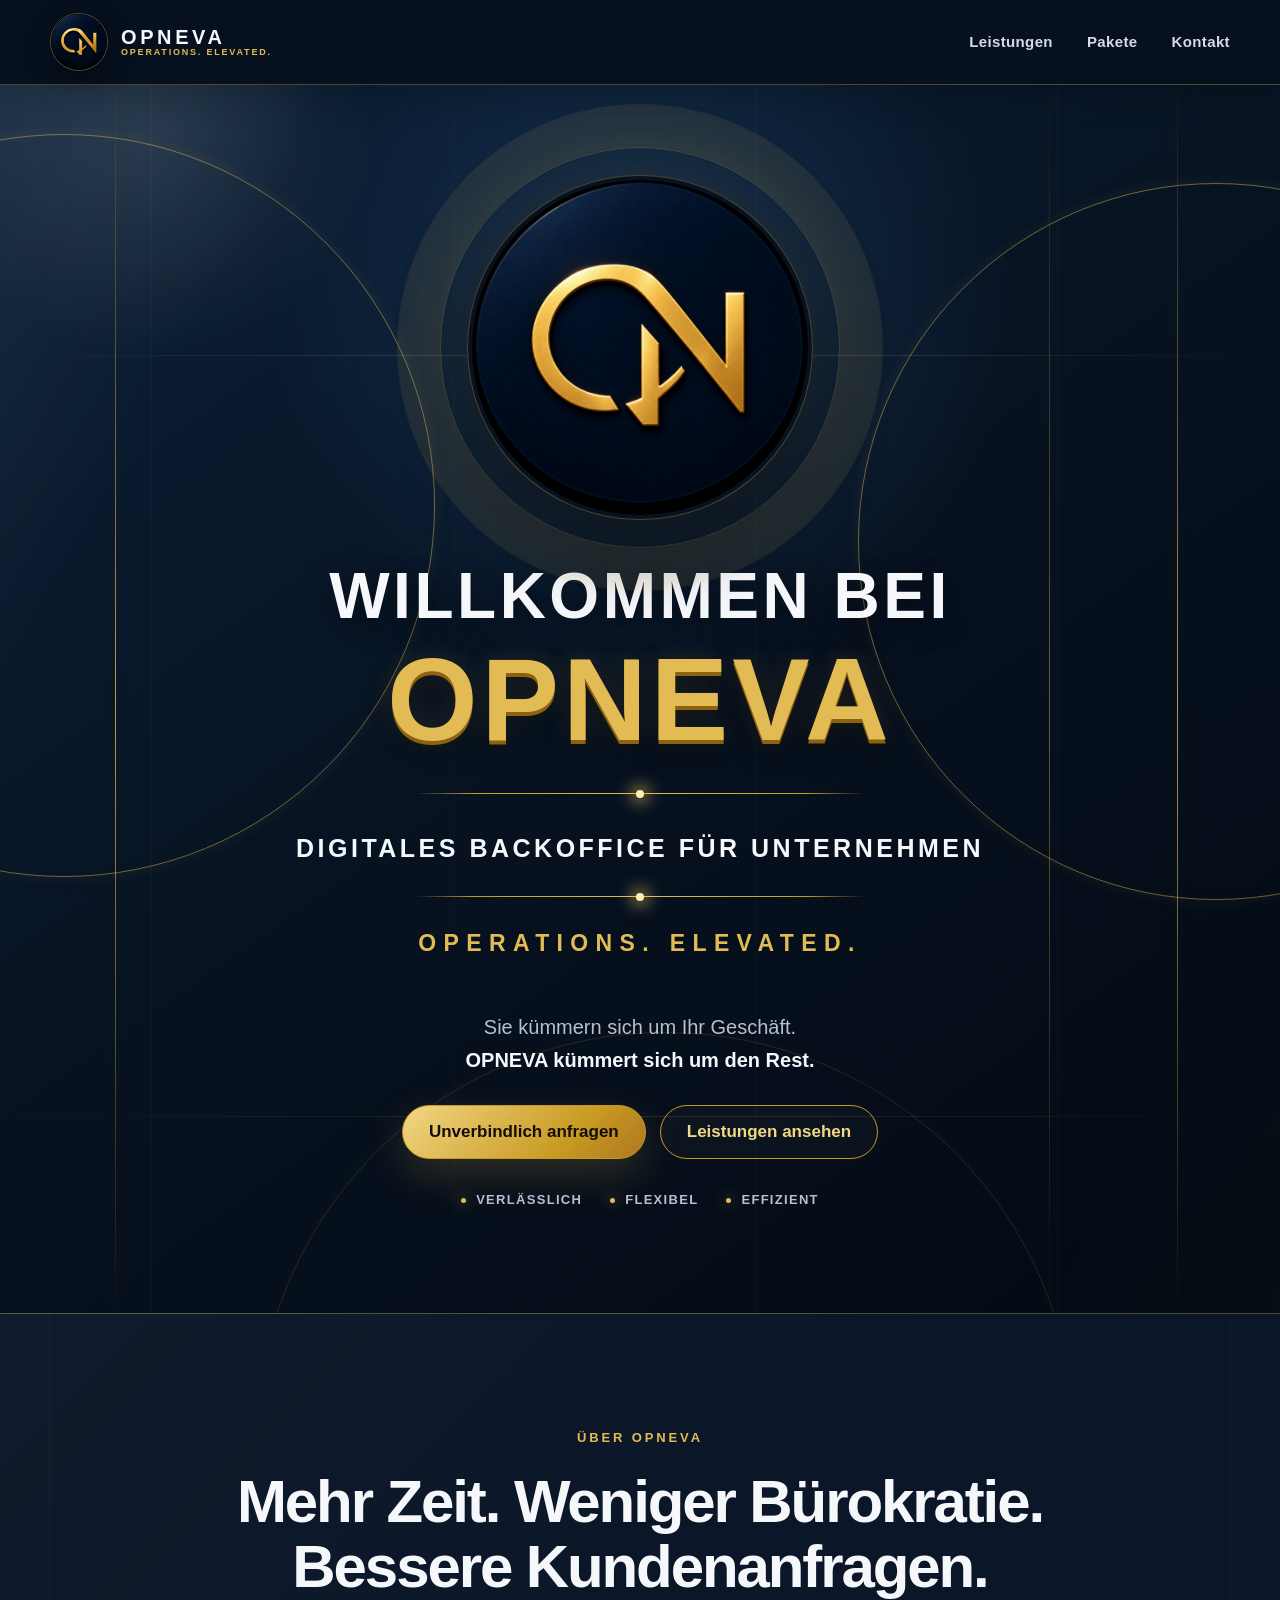
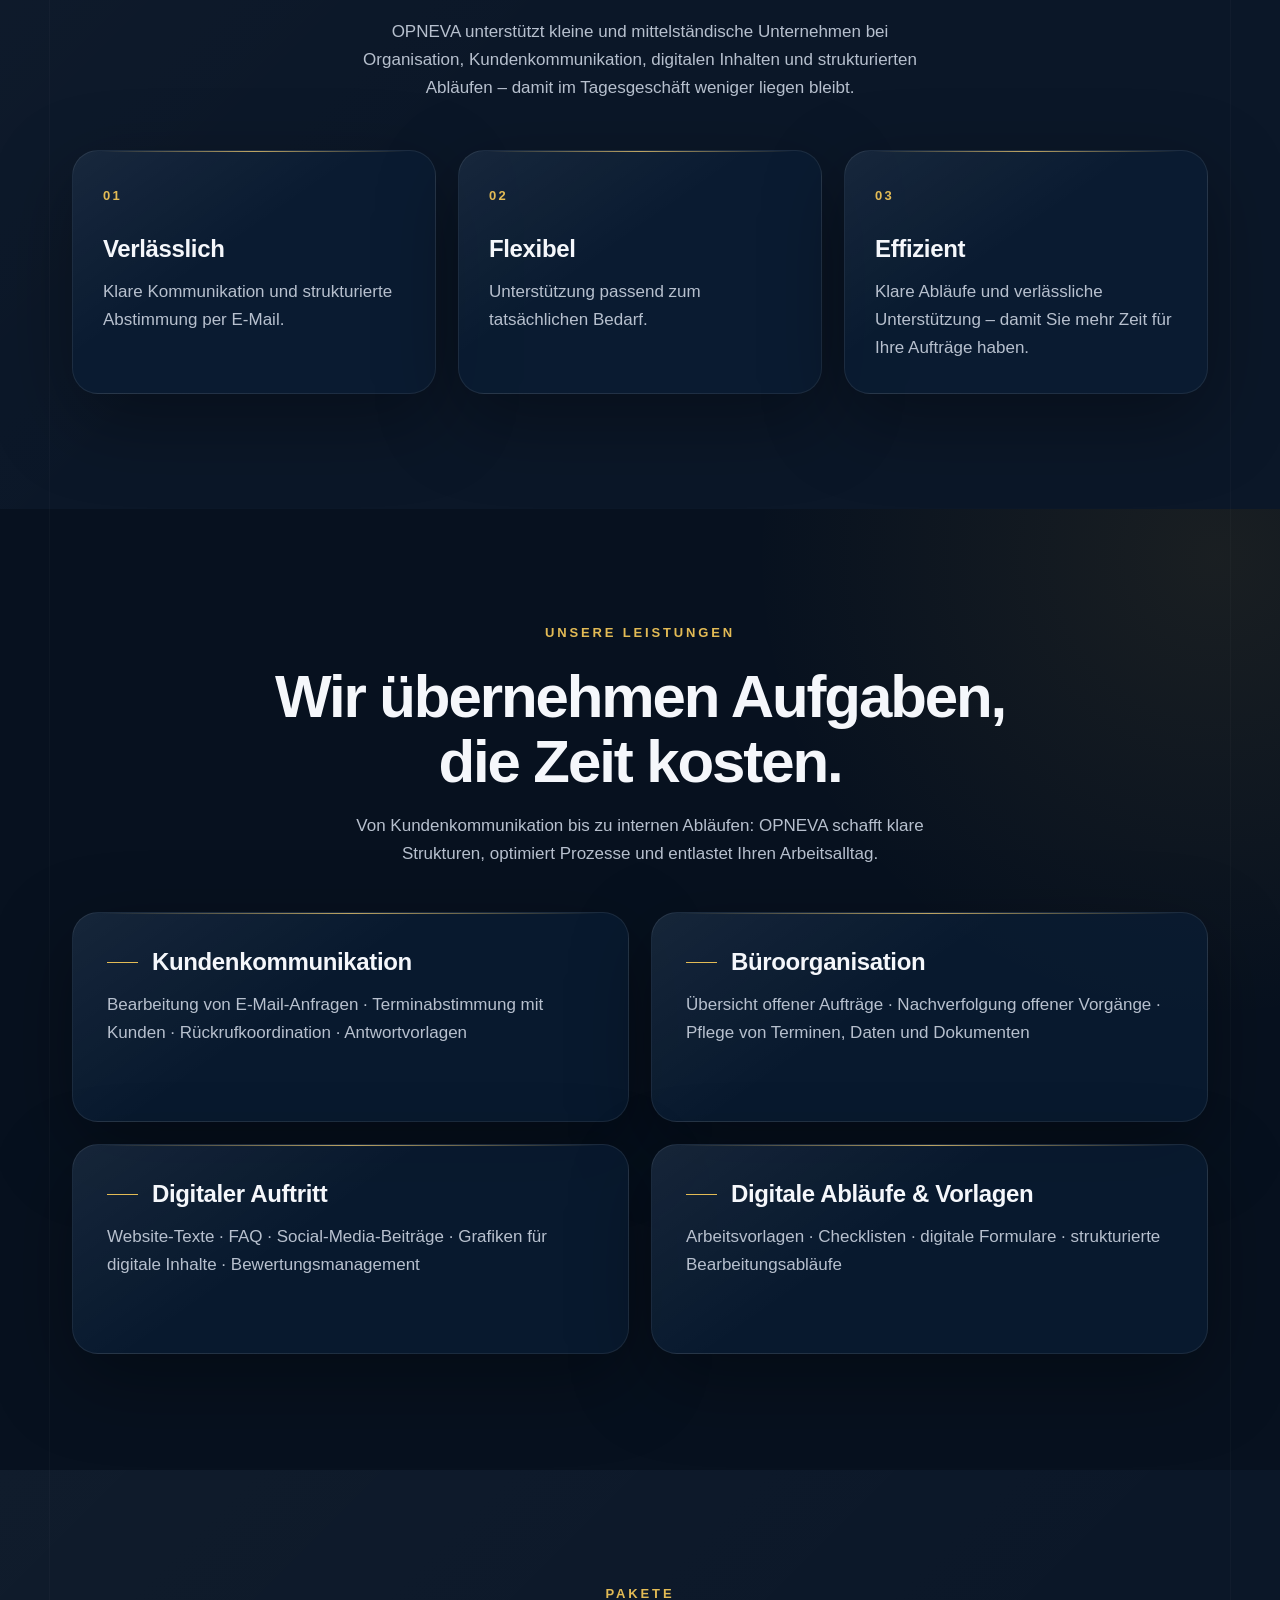
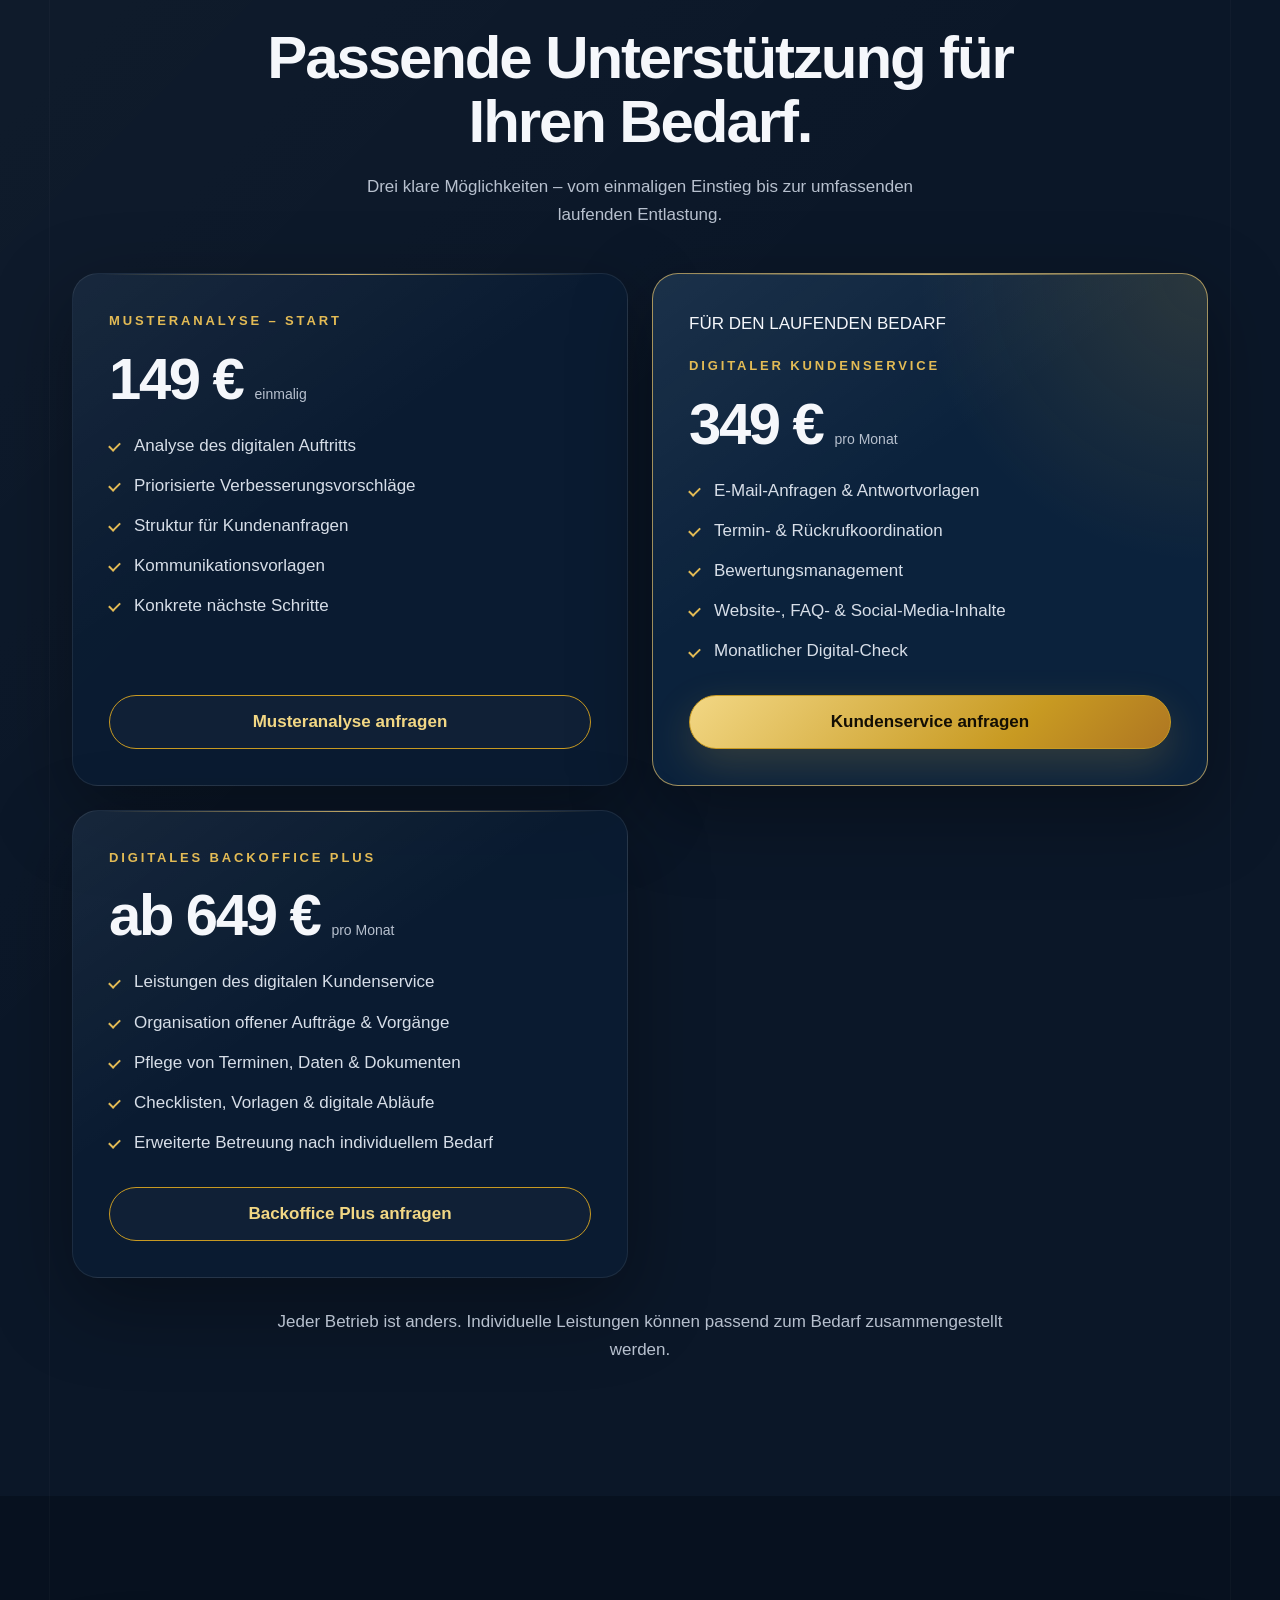
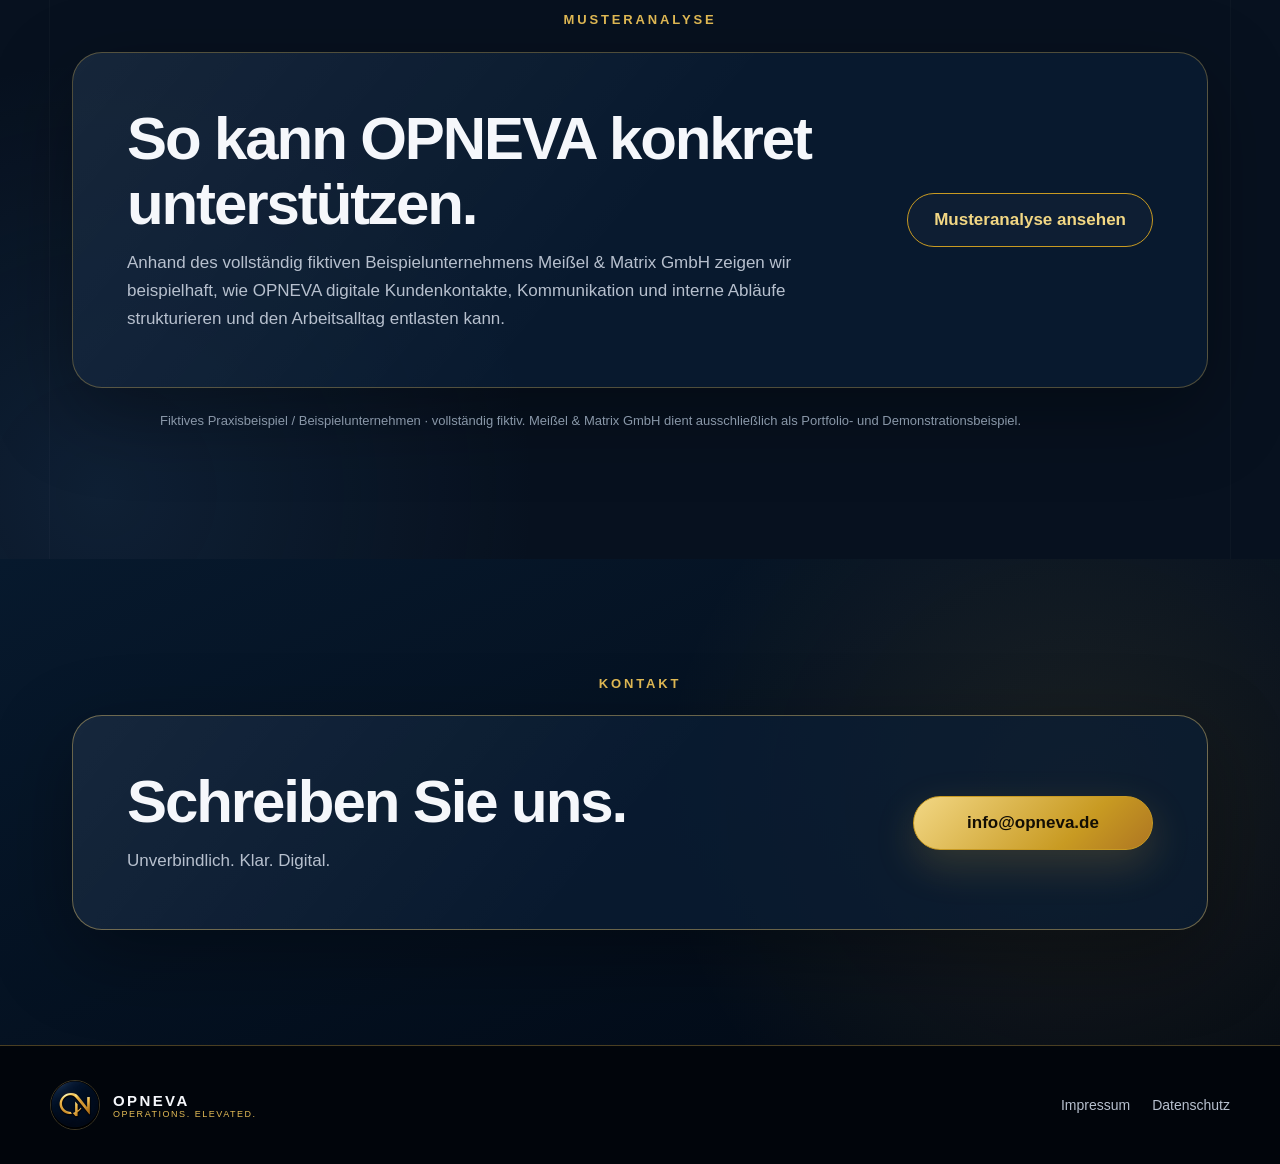
==== index.html @ 8a366f92 "Drei OPNEVA-Pakete ergänzen" ====
<!doctype html>
<html lang="de">
<head>
  <meta charset="utf-8">
  <meta name="viewport" content="width=device-width,initial-scale=1">
  <title>OPNEVA – Operations. Elevated.</title>
  <meta name="description" content="OPNEVA unterstützt kleine und mittelständische Unternehmen mit digitalem Backoffice, Organisation, Kundenkommunikation, Inhalten und strukturierten Abläufen.">
  <meta name="robots" content="index,follow,max-image-preview:large">
  <meta name="theme-color" content="#07111f">
  <link rel="canonical" href="https://opneva.de/">
  <meta property="og:type" content="website">
  <meta property="og:locale" content="de_DE">
  <meta property="og:title" content="OPNEVA – Operations. Elevated.">
  <meta property="og:description" content="Digitales Backoffice für Unternehmen: klare Kommunikation, strukturierte Abläufe und professionelle digitale Inhalte.">
  <meta property="og:url" content="https://opneva.de/">
  <meta property="og:image" content="https://opneva.de/Logo.png">
  <link rel="icon" href="favicon.svg">
  <link rel="stylesheet" href="style.css">
</head>

<body>
<header class="site-header">
  <div class="header-inner">
    <a class="brand" href="#top" aria-label="OPNEVA Startseite">
      <img src="Logo.png" alt="OPNEVA Logo">
      <span class="brand-copy">
        <strong>OPNEVA</strong>
        <small>OPERATIONS. ELEVATED.</small>
      </span>
    </a>

    <button class="menu-toggle" type="button" aria-expanded="false" aria-controls="main-nav" aria-label="Menü öffnen">
      <span></span><span></span><span></span>
    </button>

    <nav id="main-nav" class="main-nav" aria-label="Hauptnavigation">
      <a href="#leistungen">Leistungen</a>
      <a href="#pakete">Pakete</a>
      <a href="#kontakt">Kontakt</a>
    </nav>
  </div>
</header>

<main id="top">

  <section class="hero section-shell">
    <div class="hero-pattern" aria-hidden="true">
      <span class="geo-line line-v line-v-1"></span>
      <span class="geo-line line-v line-v-2"></span>
      <span class="geo-line line-v line-v-3"></span>
      <span class="geo-line line-h line-h-1"></span>
      <span class="geo-line line-h line-h-2"></span>
      <span class="geo-arc arc-1"></span>
      <span class="geo-arc arc-2"></span>
      <span class="geo-arc arc-3"></span>
    </div>

    <div class="hero-frame">
      <div class="hero-emblem">
        <span class="emblem-orbit" aria-hidden="true"></span>
        <div class="logo-stage">
          <img src="Logo.png" alt="Goldenes OPNEVA-Monogramm">
        </div>
      </div>

      <h1>
        <span>Willkommen bei</span>
        <strong>OPNEVA</strong>
      </h1>

      <div class="gold-divider" aria-hidden="true"><span></span></div>

      <p class="hero-role">Digitales Backoffice für Unternehmen</p>

      <div class="gold-divider compact-divider" aria-hidden="true"><span></span></div>

      <p class="hero-claim">Operations. Elevated.</p>

      <p class="hero-text">
        Sie kümmern sich um Ihr Geschäft.
        <strong>OPNEVA kümmert sich um den Rest.</strong>
      </p>

      <div class="hero-actions">
        <a class="btn btn-primary" href="#kontakt">Unverbindlich anfragen</a>
        <a class="btn btn-secondary" href="#leistungen">Leistungen ansehen</a>
      </div>

      <div class="trust-row" aria-label="Vorteile">
        <span>Verlässlich</span>
        <span>Flexibel</span>
        <span>Effizient</span>
      </div>
    </div>
  </section>


  <section class="section-shell section-light" id="ueber-uns">
    <p class="eyebrow">ÜBER OPNEVA</p>

    <div class="section-heading">
      <h2>Mehr Zeit. Weniger Bürokratie. Bessere Kundenanfragen.</h2>

      <p>
        OPNEVA unterstützt kleine und mittelständische Unternehmen bei Organisation,
        Kundenkommunikation, digitalen Inhalten und strukturierten Abläufen –
        damit im Tagesgeschäft weniger liegen bleibt.
      </p>
    </div>

    <div class="cards cards-3">

      <article class="card">
        <span class="card-no">01</span>
        <h3>Verlässlich</h3>
        <p>Klare Kommunikation und strukturierte Abstimmung per E-Mail.</p>
      </article>

      <article class="card">
        <span class="card-no">02</span>
        <h3>Flexibel</h3>
        <p>Unterstützung passend zum tatsächlichen Bedarf.</p>
      </article>

      <article class="card">
        <span class="card-no">03</span>
        <h3>Effizient</h3>
        <p>Klare Abläufe und verlässliche Unterstützung – damit Sie mehr Zeit für Ihre Aufträge haben.</p>
      </article>

    </div>
  </section>


  <section class="section-shell section-dark" id="leistungen">
    <p class="eyebrow">UNSERE LEISTUNGEN</p>

    <div class="section-heading compact">
      <h2>
        Wir übernehmen Aufgaben,<br>
        die Zeit kosten.
      </h2>

      <p>
        Von Kundenkommunikation bis zu internen Abläufen: OPNEVA schafft klare
        Strukturen, optimiert Prozesse und entlastet Ihren Arbeitsalltag.
      </p>
    </div>

    <div class="cards cards-2 service-grid">

      <article class="card service-card">
        <h3>Kundenkommunikation</h3>
        <p>
          Bearbeitung von E-Mail-Anfragen · Terminabstimmung mit Kunden ·
          Rückrufkoordination · Antwortvorlagen
        </p>
      </article>

      <article class="card service-card">
        <h3>Büroorganisation</h3>
        <p>
          Übersicht offener Aufträge · Nachverfolgung offener Vorgänge ·
          Pflege von Terminen, Daten und Dokumenten
        </p>
      </article>

      <article class="card service-card">
        <h3>Digitaler Auftritt</h3>
        <p>
          Website-Texte · FAQ · Social-Media-Beiträge · Grafiken für digitale Inhalte ·
          Bewertungsmanagement
        </p>
      </article>

      <article class="card service-card">
        <h3>Digitale Abläufe &amp; Vorlagen</h3>
        <p>
          Arbeitsvorlagen · Checklisten · digitale Formulare ·
          strukturierte Bearbeitungsabläufe
        </p>
      </article>

    </div>
  </section>


  <section class="section-shell section-light" id="pakete">
    <p class="eyebrow">PAKETE</p>

    <div class="section-heading compact">
      <h2>Passende Unterstützung für Ihren Bedarf.</h2>
      <p>Drei klare Möglichkeiten – vom einmaligen Einstieg bis zur umfassenden laufenden Entlastung.</p>
    </div>

    <div class="pricing-grid">
      <article class="price-card">
        <p class="price-label">MUSTERANALYSE – START</p>
        <div class="price">
          <strong>149 €</strong>
          <span>einmalig</span>
        </div>
        <ul>
          <li>Analyse des digitalen Auftritts</li>
          <li>Priorisierte Verbesserungsvorschläge</li>
          <li>Struktur für Kundenanfragen</li>
          <li>Kommunikationsvorlagen</li>
          <li>Konkrete nächste Schritte</li>
        </ul>
        <a class="btn btn-secondary full" href="#kontakt">
          Musteranalyse anfragen
        </a>
      </article>

      <article class="price-card featured">
        <p class="package-badge">FÜR DEN LAUFENDEN BEDARF</p>
        <p class="price-label">DIGITALER KUNDENSERVICE</p>
        <div class="price">
          <strong>349 €</strong>
          <span>pro Monat</span>
        </div>
        <ul>
          <li>E-Mail-Anfragen &amp; Antwortvorlagen</li>
          <li>Termin- &amp; Rückrufkoordination</li>
          <li>Bewertungsmanagement</li>
          <li>Website-, FAQ- &amp; Social-Media-Inhalte</li>
          <li>Monatlicher Digital-Check</li>
        </ul>
        <a class="btn btn-primary full" href="#kontakt">
          Kundenservice anfragen
        </a>
      </article>

      <article class="price-card">
        <p class="price-label">DIGITALES BACKOFFICE PLUS</p>
        <div class="price">
          <strong>ab 649 €</strong>
          <span>pro Monat</span>
        </div>
        <ul>
          <li>Leistungen des digitalen Kundenservice</li>
          <li>Organisation offener Aufträge &amp; Vorgänge</li>
          <li>Pflege von Terminen, Daten &amp; Dokumenten</li>
          <li>Checklisten, Vorlagen &amp; digitale Abläufe</li>
          <li>Erweiterte Betreuung nach individuellem Bedarf</li>
        </ul>
        <a class="btn btn-secondary full" href="#kontakt">
          Backoffice Plus anfragen
        </a>
      </article>
    </div>

    <p class="note">
      Jeder Betrieb ist anders. Individuelle Leistungen können passend zum Bedarf
      zusammengestellt werden.
    </p>
  </section>

  <section class="section-shell section-light sample-section">
    <p class="eyebrow">MUSTERANALYSE</p>

    <div class="sample-box">
      <div>
        <h2>So kann OPNEVA konkret unterstützen.</h2>

        <p>
          Anhand des vollständig fiktiven Beispielunternehmens
          Meißel &amp; Matrix GmbH zeigen wir beispielhaft, wie OPNEVA digitale
          Kundenkontakte, Kommunikation und interne Abläufe strukturieren und
          den Arbeitsalltag entlasten kann.
        </p>
      </div>

      <a
        class="btn btn-secondary"
        href="OPNEVA-Musteranalyse.pdf"
        target="_blank"
        rel="noopener"
      >
        Musteranalyse ansehen
      </a>
    </div>

    <p class="fine">
      Fiktives Praxisbeispiel / Beispielunternehmen · vollständig fiktiv.
      Meißel &amp; Matrix GmbH dient ausschließlich als Portfolio- und
      Demonstrationsbeispiel.
    </p>
  </section>


  <section class="section-shell contact-section" id="kontakt">
    <p class="eyebrow">KONTAKT</p>

    <div class="contact-box">
      <div>
        <h2>Schreiben Sie uns.</h2>
        <p>Unverbindlich. Klar. Digital.</p>
      </div>

      <a
        class="btn btn-primary"
        href="mailto:info@opneva.de?subject=Anfrage%20an%20OPNEVA"
      >
        info@opneva.de
      </a>
    </div>
  </section>

</main>


<footer class="site-footer">
  <div class="footer-brand">
    <img src="Logo.png" alt="">
    <div>
      <strong>OPNEVA</strong>
      <small>Operations. Elevated.</small>
    </div>
  </div>

  <div class="footer-links">
    <a href="impressum.html">Impressum</a>
    <a href="datenschutz.html">Datenschutz</a>
  </div>
</footer>

<script src="script.js"></script>
</body>
</html>
---- style.css ----
/* OPNEVA — premium navy & gold brand system */

:root {
  --navy-950: #030a13;
  --navy-900: #07111f;
  --navy-850: #0b1728;
  --navy-800: #10213a;
  --navy-700: #18304f;
  --gold-500: #c89a22;
  --gold-400: #e3bb55;
  --gold-300: #f2d784;
  --ivory: #f5f7fb;
  --text: #f5f7fb;
  --muted: #b7c0ce;
  --line: rgba(227, 187, 85, 0.32);
  --line-soft: rgba(255, 255, 255, 0.08);
  --surface: rgba(10, 30, 53, 0.72);
  --surface-strong: rgba(12, 36, 62, 0.94);
  --shadow: 0 26px 80px rgba(0, 0, 0, 0.34);
  --shadow-gold: 0 15px 42px rgba(213, 168, 63, 0.2);
  --radius: 26px;
  --content: 1180px;
}

* {
  box-sizing: border-box;
}

html {
  width: 100%;
  overflow-x: hidden;
  scroll-behavior: smooth;
  scroll-padding-top: 92px;
}

body {
  min-width: 0;
  min-height: 100vh;
  margin: 0;
  overflow-x: hidden;
  color: var(--text);
  background:
    radial-gradient(circle at 12% 8%, rgba(39, 82, 126, 0.2), transparent 30rem),
    var(--navy-900);
  font-family: "Poppins", "Montserrat", "Aptos", "Segoe UI", Arial, Helvetica, sans-serif;
  font-size: 17px;
  line-height: 1.65;
  text-rendering: optimizeLegibility;
}

::selection {
  color: var(--navy-950);
  background: var(--gold-400);
}

img {
  display: block;
  max-width: 100%;
  height: auto;
}

a {
  color: inherit;
  text-decoration: none;
}

button,
input,
textarea,
select {
  font: inherit;
}

a:focus-visible,
button:focus-visible {
  outline: 3px solid var(--gold-300);
  outline-offset: 4px;
}

/* Header */

.site-header {
  position: sticky;
  top: 0;
  z-index: 1000;
  width: 100%;
  border-bottom: 1px solid var(--line);
  background: rgba(7, 17, 31, 0.9);
  box-shadow: 0 10px 35px rgba(0, 0, 0, 0.18);
  backdrop-filter: blur(18px);
  -webkit-backdrop-filter: blur(18px);
}

.header-inner {
  display: flex;
  align-items: center;
  justify-content: space-between;
  width: min(var(--content), calc(100% - 48px));
  min-height: 84px;
  margin: 0 auto;
}

.brand {
  display: inline-flex;
  align-items: center;
  gap: 13px;
  min-width: 0;
}

.brand img {
  width: 58px;
  height: 58px;
  border: 1px solid rgba(239, 202, 112, 0.33);
  border-radius: 50%;
  object-fit: cover;
  box-shadow: 0 8px 26px rgba(0, 0, 0, 0.35);
}

.brand-copy {
  display: grid;
  gap: 1px;
  line-height: 1;
}

.brand-copy strong {
  color: var(--ivory);
  font-size: 20px;
  font-weight: 800;
  letter-spacing: 0.18em;
}

.brand-copy small {
  color: var(--gold-400);
  font-size: 9px;
  font-weight: 700;
  letter-spacing: 0.2em;
}

.main-nav {
  display: flex;
  align-items: center;
  gap: 34px;
}

.main-nav a {
  position: relative;
  padding: 9px 0;
  color: #d5dce5;
  font-size: 15px;
  font-weight: 650;
  letter-spacing: 0.025em;
  transition: color 180ms ease;
}

.main-nav a::after {
  position: absolute;
  right: 0;
  bottom: 2px;
  left: 0;
  height: 1px;
  content: "";
  background: linear-gradient(90deg, transparent, var(--gold-400), transparent);
  transform: scaleX(0);
  transition: transform 180ms ease;
}

.main-nav a:hover {
  color: var(--gold-300);
}

.main-nav a:hover::after {
  transform: scaleX(1);
}

.menu-toggle {
  display: none;
  width: 46px;
  height: 46px;
  padding: 11px;
  border: 1px solid var(--line);
  border-radius: 50%;
  background: rgba(255, 255, 255, 0.035);
  color: var(--text);
  cursor: pointer;
}

.menu-toggle span {
  display: block;
  width: 100%;
  height: 2px;
  margin: 4px 0;
  border-radius: 999px;
  background: currentColor;
  transition: transform 180ms ease, opacity 180ms ease;
}

.menu-toggle.is-open span:nth-child(1) {
  transform: translateY(6px) rotate(45deg);
}

.menu-toggle.is-open span:nth-child(2) {
  opacity: 0;
}

.menu-toggle.is-open span:nth-child(3) {
  transform: translateY(-6px) rotate(-45deg);
}

/* Global sections */

main {
  position: relative;
  isolation: isolate;
  width: 100%;
}

section {
  width: 100%;
}

.section-shell {
  position: relative;
  max-width: none;
  margin: 0;
  padding: clamp(78px, 9vw, 122px) clamp(24px, 6vw, 72px);
  overflow: hidden;
}

.section-shell > * {
  position: relative;
  z-index: 2;
  width: min(var(--content), 100%);
  margin-right: auto;
  margin-left: auto;
}

.section-light {
  background:
    linear-gradient(135deg, rgba(255, 255, 255, 0.018), transparent 44%),
    var(--navy-850);
}

.section-dark {
  background:
    radial-gradient(circle at 95% 5%, rgba(213, 168, 63, 0.09), transparent 29rem),
    var(--navy-900);
}

.section-light::before,
.section-dark::before {
  position: absolute;
  top: 0;
  bottom: 0;
  left: 50%;
  width: min(var(--content), calc(100% - 48px));
  content: "";
  border-right: 1px solid rgba(255, 255, 255, 0.022);
  border-left: 1px solid rgba(255, 255, 255, 0.022);
  transform: translateX(-50%);
  pointer-events: none;
}

.eyebrow {
  margin-top: 0;
  margin-bottom: 22px;
  color: var(--gold-400) !important;
  font-size: 13px;
  font-weight: 800;
  letter-spacing: 0.22em;
  line-height: 1.45;
  text-transform: uppercase;
  text-align: center;
}

.section-heading {
  display: block;
  max-width: 880px;
  margin-bottom: 48px;
  text-align: center;
}

.section-heading.compact {
  margin-bottom: 44px;
}

.section-heading p {
  max-width: 600px;
  margin: 0 auto;
  color: var(--muted);
}

h1,
h2,
h3,
h4 {
  margin-top: 0;
  color: var(--ivory);
  overflow-wrap: normal;
  word-break: normal;
}

h2 {
  margin-bottom: 18px;
  font-size: clamp(36px, 4.7vw, 60px);
  line-height: 1.08;
  letter-spacing: -0.035em;
}

h3 {
  margin-bottom: 14px;
  font-size: 24px;
  line-height: 1.25;
  letter-spacing: -0.015em;
}

p {
  margin-top: 0;
}

/* Hero */

.hero {
  display: grid;
  min-height: calc(100svh - 84px);
  place-items: center;
  padding-top: clamp(56px, 7vw, 92px);
  padding-bottom: clamp(64px, 8vw, 104px);
  background:
    radial-gradient(circle at 50% 18%, rgba(36, 74, 114, 0.5), transparent 23rem),
    radial-gradient(circle at 12% 4%, rgba(255, 255, 255, 0.1), transparent 14rem),
    linear-gradient(145deg, #0b2038 0%, #07111f 54%, #020a13 100%);
  border-bottom: 1px solid var(--line);
}

.hero::before {
  position: absolute;
  inset: 0;
  content: "";
  background:
    linear-gradient(118deg, rgba(255,255,255,.07), transparent 18% 84%, rgba(227,187,85,.025)),
    repeating-linear-gradient(90deg, transparent 0 11.8%, rgba(255,255,255,.026) 11.8% calc(11.8% + 1px), transparent calc(11.8% + 1px) 23.6%);
  opacity: .9;
  pointer-events: none;
}

.hero-pattern {
  position: absolute !important;
  inset: 0;
  z-index: 1 !important;
  width: 100% !important;
  max-width: none !important;
  overflow: hidden;
  pointer-events: none;
}

.geo-line {
  position: absolute;
  display: block;
  background: linear-gradient(180deg, transparent, rgba(227, 187, 85, .8), transparent);
  box-shadow: 0 0 16px rgba(227, 187, 85, .2);
}

.line-v {
  top: 0;
  bottom: 0;
  width: 1px;
}

.line-v-1 { left: 9%; }
.line-v-2 { right: 18%; opacity: .55; }
.line-v-3 { right: 8%; }

.line-h {
  right: 0;
  left: 0;
  height: 1px;
  background: linear-gradient(90deg, transparent, rgba(227, 187, 85, .58), transparent);
}

.line-h-1 { top: 22%; opacity: .45; }
.line-h-2 { bottom: 16%; opacity: .28; }

.geo-arc {
  position: absolute;
  display: block;
  border: 1px solid rgba(227, 187, 85, .48);
  border-radius: 50%;
  box-shadow: inset 0 0 18px rgba(227, 187, 85, .02), 0 0 16px rgba(227, 187, 85, .08);
}

.arc-1 {
  top: 4%;
  left: -24vw;
  width: 58vw;
  height: 58vw;
}

.arc-2 {
  top: 8%;
  right: -23vw;
  width: 56vw;
  height: 56vw;
}

.arc-3 {
  right: 16%;
  bottom: -42vw;
  width: 64vw;
  height: 64vw;
  opacity: .3;
}

.hero-frame {
  position: relative;
  z-index: 2;
  display: grid;
  justify-items: center;
  width: min(820px, 100%);
  margin: 0 auto;
  text-align: center;
}

.hero-emblem {
  position: relative;
  display: grid;
  width: clamp(228px, 27vw, 352px);
  margin-bottom: clamp(25px, 4vw, 42px);
  place-items: center;
  aspect-ratio: 1;
}

.emblem-orbit {
  position: absolute;
  inset: -8%;
  border: 1px solid rgba(227, 187, 85, .25);
  border-radius: 50%;
  box-shadow:
    0 0 0 42px rgba(255,255,255,.012),
    0 0 0 43px rgba(227, 187, 85, .08),
    0 0 60px rgba(227, 187, 85, .09);
}

.logo-stage {
  position: relative;
  z-index: 1;
  width: 100%;
  height: 100%;
  padding: 4px;
  overflow: hidden;
  border: 1px solid rgba(227, 187, 85, .3);
  border-radius: 50%;
  background: var(--navy-900);
  box-shadow:
    0 28px 70px rgba(0, 0, 0, .5),
    0 0 55px rgba(227, 187, 85, .12);
}

.logo-stage img {
  width: 100%;
  height: 100%;
  border-radius: 50%;
  object-fit: cover;
}

.hero h1 {
  max-width: 800px;
  margin: 0;
  text-align: center;
  text-transform: uppercase;
}

.hero h1 span {
  display: block;
  color: var(--ivory);
  font-size: clamp(32px, 5vw, 64px);
  font-weight: 700;
  letter-spacing: .055em;
  line-height: 1.08;
  text-shadow: 0 8px 28px rgba(0,0,0,.45);
}

.hero h1 strong {
  display: block;
  margin-top: .12em;
  color: var(--gold-400);
  font-size: clamp(58px, 9.4vw, 116px);
  font-weight: 800;
  letter-spacing: .035em;
  line-height: .95;
  text-shadow:
    0 4px 0 #8c6110,
    0 11px 24px rgba(0,0,0,.5),
    0 0 26px rgba(227,187,85,.16);
}

.gold-divider {
  position: relative;
  width: min(450px, 72%);
  height: 1px;
  margin: clamp(24px, 3.4vw, 38px) auto;
  background: linear-gradient(90deg, transparent, var(--gold-500) 13%, var(--gold-400) 50%, var(--gold-500) 87%, transparent);
}

.gold-divider span {
  position: absolute;
  top: 50%;
  left: 50%;
  width: 8px;
  height: 8px;
  border-radius: 50%;
  background: #fff0b8;
  box-shadow: 0 0 16px 5px rgba(227,187,85,.65);
  transform: translate(-50%, -50%);
}

.compact-divider {
  margin-top: clamp(20px, 2.8vw, 30px);
  margin-bottom: clamp(20px, 2.8vw, 30px);
}

.hero-role {
  margin: 0;
  color: var(--ivory);
  font-size: clamp(15px, 2.1vw, 25px);
  font-weight: 600;
  letter-spacing: .14em;
  line-height: 1.35;
  text-transform: uppercase;
}

.hero-claim {
  margin: 0;
  color: var(--gold-400);
  font-size: clamp(15px, 2vw, 23px);
  font-weight: 650;
  letter-spacing: .32em;
  line-height: 1.4;
  text-transform: uppercase;
}

.hero-text {
  max-width: 620px;
  margin: clamp(34px, 5vw, 52px) auto 28px;
  color: var(--muted);
  font-size: clamp(16px, 1.8vw, 20px);
}

.hero-text strong {
  display: block;
  color: var(--ivory);
}

.hero-actions {
  display: flex;
  flex-wrap: wrap;
  justify-content: center;
  gap: 14px;
  margin-bottom: 30px;
}

.trust-row {
  display: flex;
  flex-wrap: wrap;
  justify-content: center;
  gap: 10px 28px;
  color: var(--muted);
  font-size: 13px;
  font-weight: 650;
  letter-spacing: .1em;
  text-transform: uppercase;
}

.trust-row span {
  display: inline-flex;
  align-items: center;
  gap: 10px;
}

.trust-row span::before {
  width: 5px;
  height: 5px;
  content: "";
  border-radius: 50%;
  background: var(--gold-400);
  box-shadow: 0 0 13px rgba(227, 187, 85, .8);
}

/* Buttons */

.btn,
.button,
.cta-button {
  display: inline-flex;
  align-items: center;
  justify-content: center;
  min-height: 54px;
  padding: 14px 26px;
  border: 1px solid var(--gold-500);
  border-radius: 999px;
  font-weight: 800;
  line-height: 1.2;
  text-align: center;
  transition:
    transform 180ms ease,
    border-color 180ms ease,
    background 180ms ease,
    box-shadow 180ms ease;
}

.btn:hover,
.button:hover,
.cta-button:hover {
  transform: translateY(-2px);
}

.btn-primary {
  color: #130e04;
  background: linear-gradient(135deg, var(--gold-300), var(--gold-500) 68%, #ae7622);
  box-shadow: var(--shadow-gold);
}

.btn-primary:hover {
  background: linear-gradient(135deg, #fff0bd, var(--gold-400) 68%, #c78e2f);
  box-shadow: 0 18px 48px rgba(213, 168, 63, 0.28);
}

.btn-secondary,
.button-secondary {
  color: var(--gold-300);
  background: rgba(255, 255, 255, 0.025);
}

.btn-secondary:hover,
.button-secondary:hover {
  border-color: var(--gold-300);
  background: rgba(213, 168, 63, 0.09);
}

.full {
  width: 100%;
}

/* Cards */

.cards {
  display: grid;
  gap: 22px;
}

.cards-3 {
  grid-template-columns: repeat(3, minmax(0, 1fr));
}

.cards-2 {
  grid-template-columns: repeat(2, minmax(0, 1fr));
}

.card,
.price-card {
  position: relative;
  min-width: 0;
  overflow: hidden;
  border: 1px solid var(--line-soft);
  border-radius: var(--radius);
  background:
    linear-gradient(145deg, rgba(255, 255, 255, 0.055), transparent 42%),
    var(--surface);
  box-shadow: var(--shadow);
}

.card::before,
.price-card::before {
  position: absolute;
  top: 0;
  right: 28px;
  left: 28px;
  height: 1px;
  content: "";
  background: linear-gradient(90deg, transparent, rgba(239, 202, 112, 0.78), transparent);
}

.card {
  padding: 30px;
}

.card-no {
  display: inline-block;
  margin-bottom: 28px;
  color: var(--gold-400);
  font-size: 13px;
  font-weight: 800;
  letter-spacing: 0.18em;
}

.card p,
.service-card p {
  margin-bottom: 0;
  color: var(--muted);
}

.legal-card h2 {
  margin-top: 30px;
  margin-bottom: 12px;
  color: var(--gold-300);
  font-size: clamp(21px, 3vw, 27px);
  letter-spacing: -0.01em;
  line-height: 1.25;
}

.legal-card h2:first-child {
  margin-top: 0;
}

.legal-card p {
  margin-bottom: 24px;
}

.legal-card a:not(.btn) {
  color: var(--gold-300);
  text-decoration: underline;
  text-decoration-color: rgba(242, 215, 132, 0.5);
  text-underline-offset: 0.2em;
}

.service-card {
  min-height: 210px;
  padding: 34px;
}

.service-card h3 {
  display: flex;
  align-items: center;
  gap: 14px;
}

.service-card h3::before {
  width: 31px;
  height: 1px;
  content: "";
  background: var(--gold-400);
}

/* Pricing */

.pricing-grid {
  display: grid;
  grid-template-columns: repeat(2, minmax(0, 1fr));
  gap: 24px;
}

.price-card {
  display: flex;
  flex-direction: column;
  padding: 36px;
}

.price-card.featured {
  border-color: rgba(239, 202, 112, 0.64);
  background:
    radial-gradient(circle at 100% 0, rgba(213, 168, 63, 0.16), transparent 18rem),
    linear-gradient(145deg, rgba(255, 255, 255, 0.065), transparent 42%),
    var(--surface-strong);
}

.price-label {
  margin-bottom: 18px;
  color: var(--gold-400) !important;
  font-size: 13px;
  font-weight: 850;
  letter-spacing: 0.22em;
}

.price {
  display: flex;
  align-items: baseline;
  gap: 12px;
  margin-bottom: 24px;
}

.price strong {
  color: var(--ivory);
  font-size: clamp(40px, 5vw, 58px);
  line-height: 1;
  letter-spacing: -0.04em;
}

.price span {
  color: var(--muted);
  font-size: 14px;
}

.price-card ul {
  display: grid;
  gap: 12px;
  margin: 0 0 30px;
  padding: 0;
  list-style: none;
}

.price-card li {
  position: relative;
  padding-left: 25px;
  color: #d7dee8;
}

.price-card li::before {
  position: absolute;
  top: 0.62em;
  left: 0;
  width: 9px;
  height: 5px;
  content: "";
  border-bottom: 2px solid var(--gold-400);
  border-left: 2px solid var(--gold-400);
  transform: rotate(-45deg);
}

.price-card .btn {
  margin-top: auto;
}

.note {
  max-width: 760px !important;
  margin-top: 30px !important;
  color: var(--muted) !important;
  text-align: center;
}

/* Sample and contact */

.sample-section {
  background:
    radial-gradient(circle at 8% 90%, rgba(45, 91, 139, 0.2), transparent 27rem),
    var(--navy-900);
}

.sample-box,
.contact-box {
  display: grid;
  grid-template-columns: minmax(0, 1fr) auto;
  align-items: center;
  gap: 42px;
  padding: clamp(30px, 5vw, 54px);
  border: 1px solid var(--line);
  border-radius: calc(var(--radius) + 4px);
  background:
    linear-gradient(130deg, rgba(255, 255, 255, 0.055), transparent 50%),
    var(--surface);
  box-shadow: var(--shadow);
}

.sample-box h2,
.contact-box h2 {
  margin-bottom: 12px;
}

.sample-box p,
.contact-box p {
  max-width: 760px;
  margin-bottom: 0;
  color: var(--muted);
}

.fine {
  max-width: 960px !important;
  margin-top: 22px !important;
  color: #8997a8 !important;
  font-size: 13px;
}

.contact-section {
  background:
    radial-gradient(circle at 84% 50%, rgba(213, 168, 63, 0.11), transparent 26rem),
    linear-gradient(155deg, #07192d, #020914);
}

.contact-box {
  border-color: rgba(239, 202, 112, 0.42);
}

.contact-box .btn {
  min-width: 240px;
}

/* Footer */

.site-footer {
  display: flex;
  align-items: center;
  justify-content: space-between;
  gap: 28px;
  width: 100%;
  padding: 34px max(24px, calc((100vw - var(--content)) / 2));
  border-top: 1px solid var(--line);
  color: var(--muted);
  background: #01050b;
}

.footer-brand {
  display: flex;
  align-items: center;
  gap: 13px;
}

.footer-brand img {
  width: 50px;
  height: 50px;
  border: 1px solid rgba(239, 202, 112, 0.25);
  border-radius: 50%;
  object-fit: cover;
}

.footer-brand div {
  display: grid;
  line-height: 1.15;
}

.footer-brand strong {
  color: var(--ivory);
  font-size: 15px;
  letter-spacing: 0.16em;
}

.footer-brand small {
  color: var(--gold-400);
  font-size: 9px;
  letter-spacing: 0.17em;
  text-transform: uppercase;
}

.footer-links {
  display: flex;
  gap: 22px;
  font-size: 14px;
}

.footer-links a:hover {
  color: var(--gold-300);
}

/* Legal pages and forms */

form {
  width: 100%;
  max-width: 760px;
}

input,
textarea,
select {
  width: 100%;
  padding: 14px 16px;
  border: 1px solid var(--line-soft);
  border-radius: 12px;
  color: var(--text);
  background: rgba(255, 255, 255, 0.05);
}

textarea {
  min-height: 150px;
  resize: vertical;
}

.section-shell > h1 {
  margin-bottom: 28px;
  font-size: clamp(45px, 6vw, 76px);
  line-height: 1;
  letter-spacing: -0.04em;
}

/* Tablet */

@media (max-width: 980px) {
  .hero {
    min-height: auto;
  }

  .section-heading {
    max-width: 800px;
  }

  .cards-3 {
    grid-template-columns: repeat(2, minmax(0, 1fr));
  }
}

/* Mobile navigation and layout */

@media (max-width: 760px) {
  html {
    scroll-padding-top: 76px;
  }

  body {
    font-size: 16px;
  }

  .header-inner {
    position: relative;
    width: calc(100% - 32px);
    min-height: 74px;
  }

  .brand {
    gap: 10px;
  }

  .brand img {
    width: 48px;
    height: 48px;
  }

  .brand-copy strong {
    font-size: 16px;
  }

  .brand-copy small {
    font-size: 7px;
  }

  .menu-toggle {
    display: block;
  }

  .main-nav {
    position: absolute;
    top: calc(100% + 1px);
    right: 0;
    left: 0;
    display: grid;
    gap: 0;
    padding: 10px;
    border: 1px solid var(--line);
    border-radius: 0 0 20px 20px;
    background: rgba(3, 12, 24, 0.98);
    box-shadow: var(--shadow);
    opacity: 0;
    visibility: hidden;
    transform: translateY(-10px);
    transition:
      opacity 180ms ease,
      visibility 180ms ease,
      transform 180ms ease;
  }

  .main-nav.is-open {
    opacity: 1;
    visibility: visible;
    transform: translateY(0);
  }

  .main-nav a {
    padding: 14px 16px;
    border-radius: 12px;
  }

  .main-nav a:hover {
    background: rgba(213, 168, 63, 0.08);
  }

  .section-shell {
    padding: 68px 20px;
  }

  .hero {
    padding-top: 58px;
    padding-bottom: 68px;
  }

  .hero-emblem {
    width: min(64vw, 250px);
    margin-bottom: 31px;
  }

  .emblem-orbit {
    inset: -5%;
    box-shadow:
      0 0 0 26px rgba(255,255,255,.012),
      0 0 0 27px rgba(227,187,85,.08),
      0 0 45px rgba(227,187,85,.08);
  }

  .hero h1 span {
    font-size: clamp(29px, 9vw, 43px);
    letter-spacing: .035em;
  }

  .hero h1 strong {
    font-size: clamp(58px, 17vw, 82px);
  }

  .hero-role {
    max-width: 520px;
    font-size: clamp(14px, 4vw, 18px);
    letter-spacing: .095em;
  }

  .hero-claim {
    font-size: clamp(13px, 3.8vw, 17px);
    letter-spacing: .22em;
  }

  .gold-divider {
    width: min(390px, 84%);
  }

  .hero-actions {
    display: grid;
    width: min(430px, 100%);
    gap: 12px;
  }

  .hero-actions .btn {
    width: 100%;
  }

  .trust-row {
    justify-items: center;
    gap: 10px 18px;
  }

  .logo-stage {
    width: 100%;
  }

  h2 {
    font-size: clamp(34px, 10vw, 46px);
  }

  .cards-3,
  .cards-2,
  .pricing-grid {
    grid-template-columns: 1fr;
  }

  .service-card {
    min-height: 0;
  }

  .sample-box,
  .contact-box {
    grid-template-columns: 1fr;
    gap: 26px;
    padding: 28px 22px;
  }

  .sample-box .btn,
  .contact-box .btn {
    width: 100%;
    min-width: 0;
  }

  .site-footer {
    flex-direction: column;
    padding: 32px 20px;
    text-align: center;
  }
}

@media (max-width: 420px) {
  .brand-copy small {
    display: none;
  }

  .section-shell {
    padding-right: 17px;
    padding-left: 17px;
  }

  .eyebrow {
    font-size: 11px;
    letter-spacing: 0.17em;
  }

  .hero-emblem {
    width: min(65vw, 218px);
  }

  .hero h1 span {
    font-size: 27px;
  }

  .hero h1 strong {
    font-size: 56px;
  }

  .hero-role {
    font-size: 13px;
    letter-spacing: .07em;
  }

  .hero-claim {
    font-size: 12px;
    letter-spacing: .17em;
  }

  .trust-row {
    display: grid;
  }

  .card,
  .price-card {
    padding: 25px 22px;
  }

  .price {
    align-items: flex-end;
  }

  .price strong {
    font-size: 43px;
  }
}

@media (prefers-reduced-motion: reduce) {
  html {
    scroll-behavior: auto;
  }

  *,
  *::before,
  *::after {
    transition-duration: 0.01ms !important;
    animation-duration: 0.01ms !important;
    animation-iteration-count: 1 !important;
  }
}
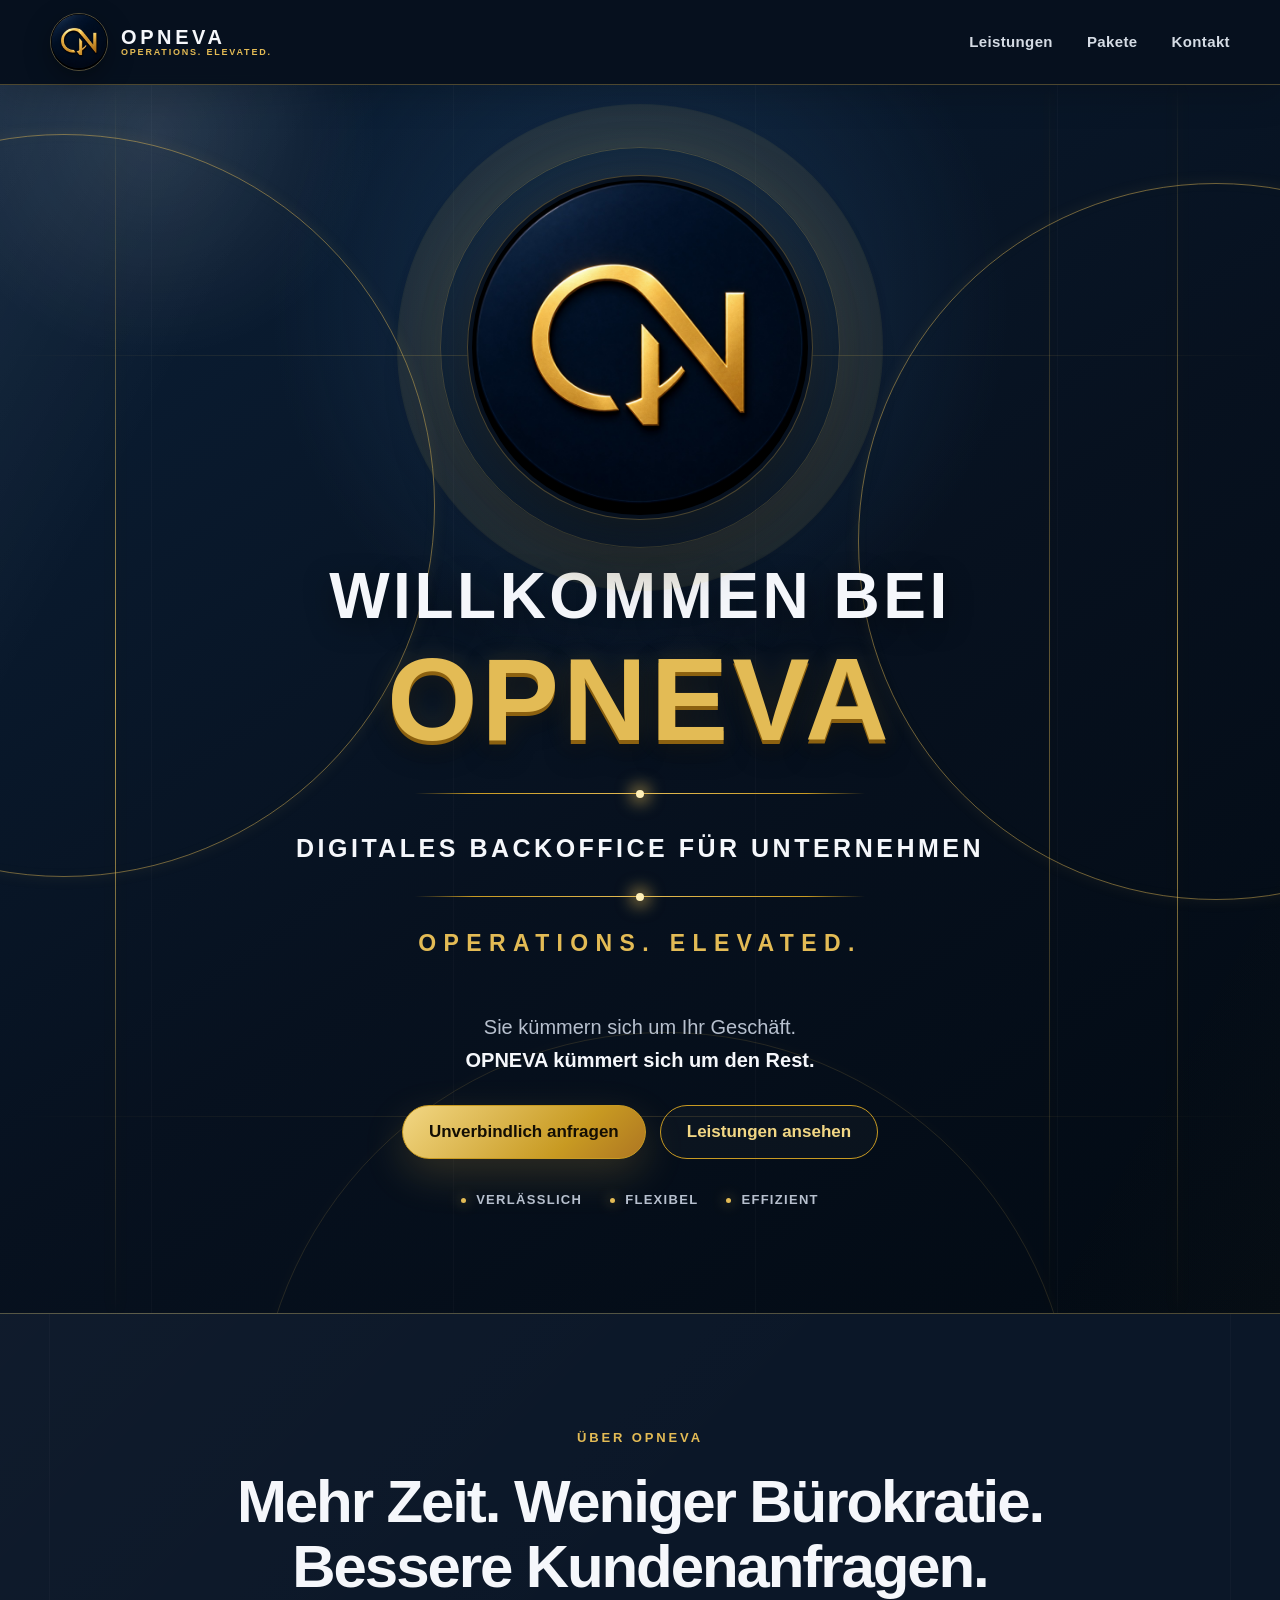
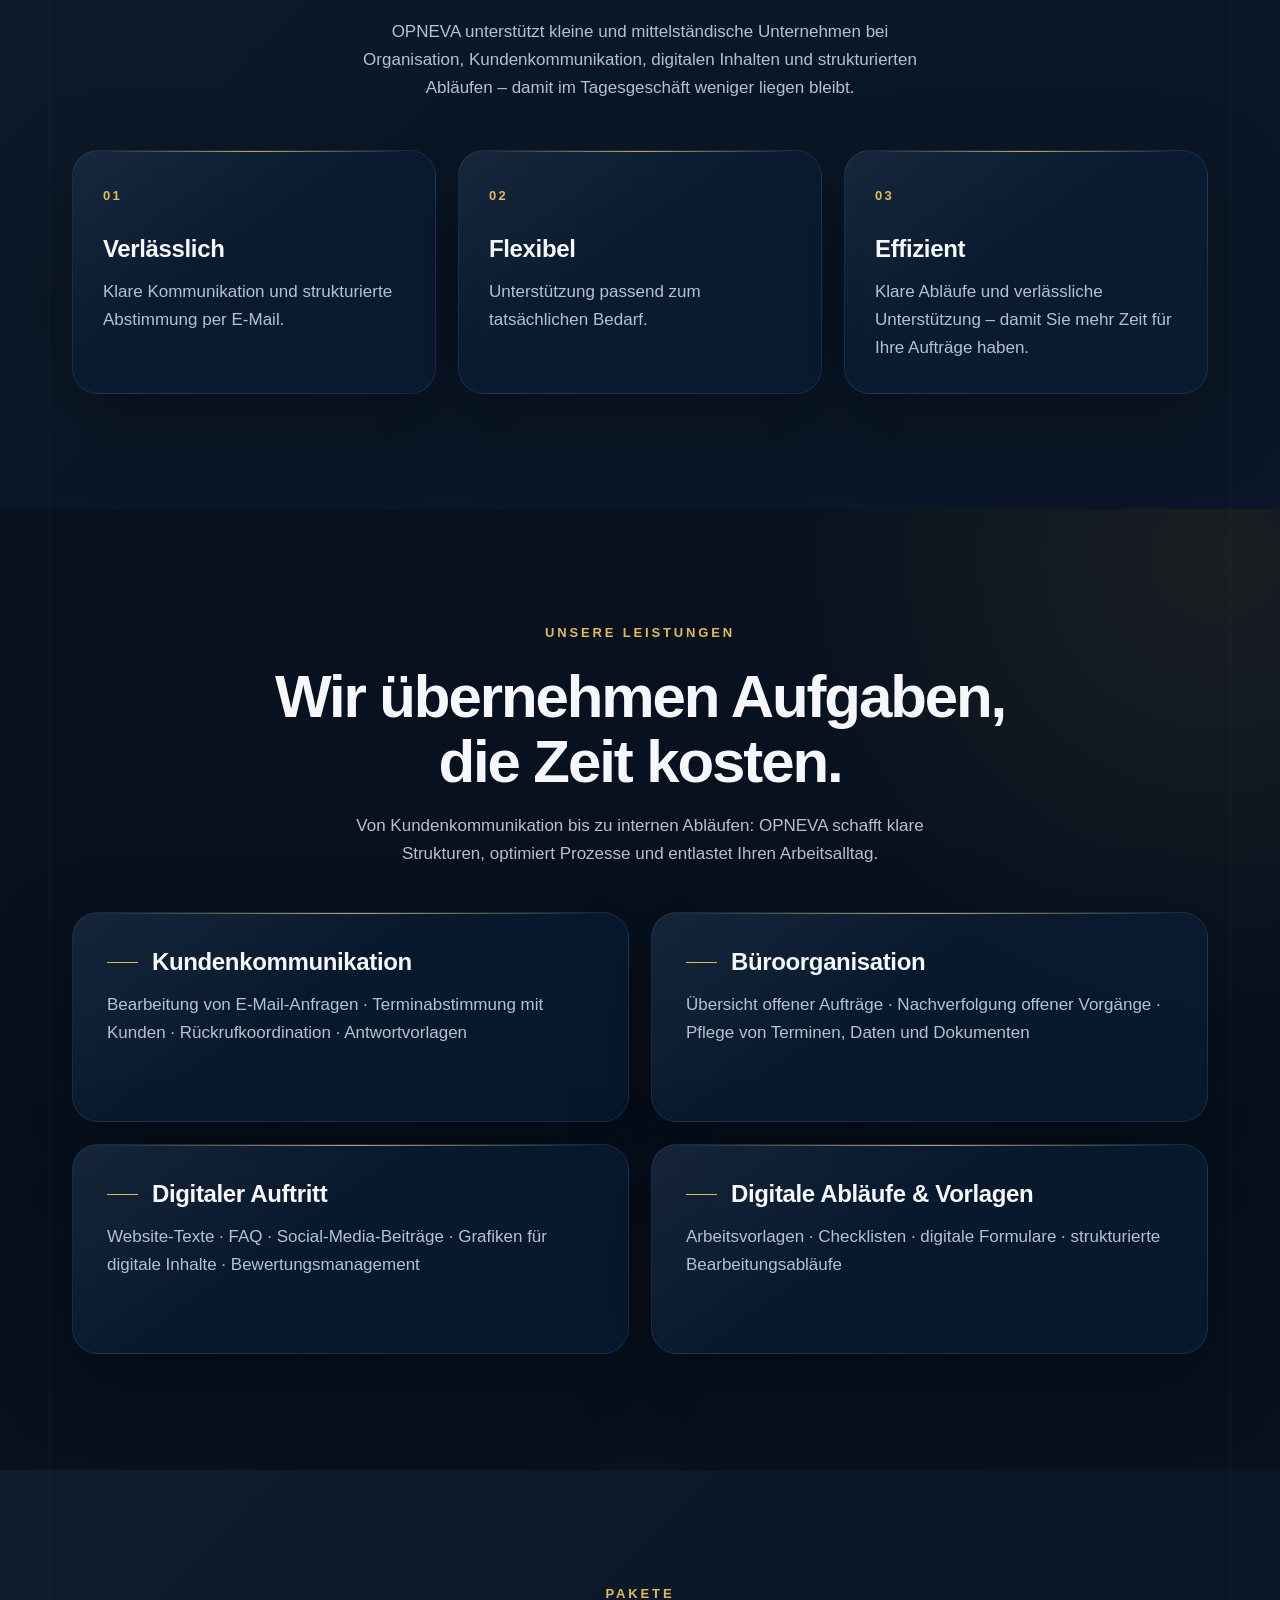
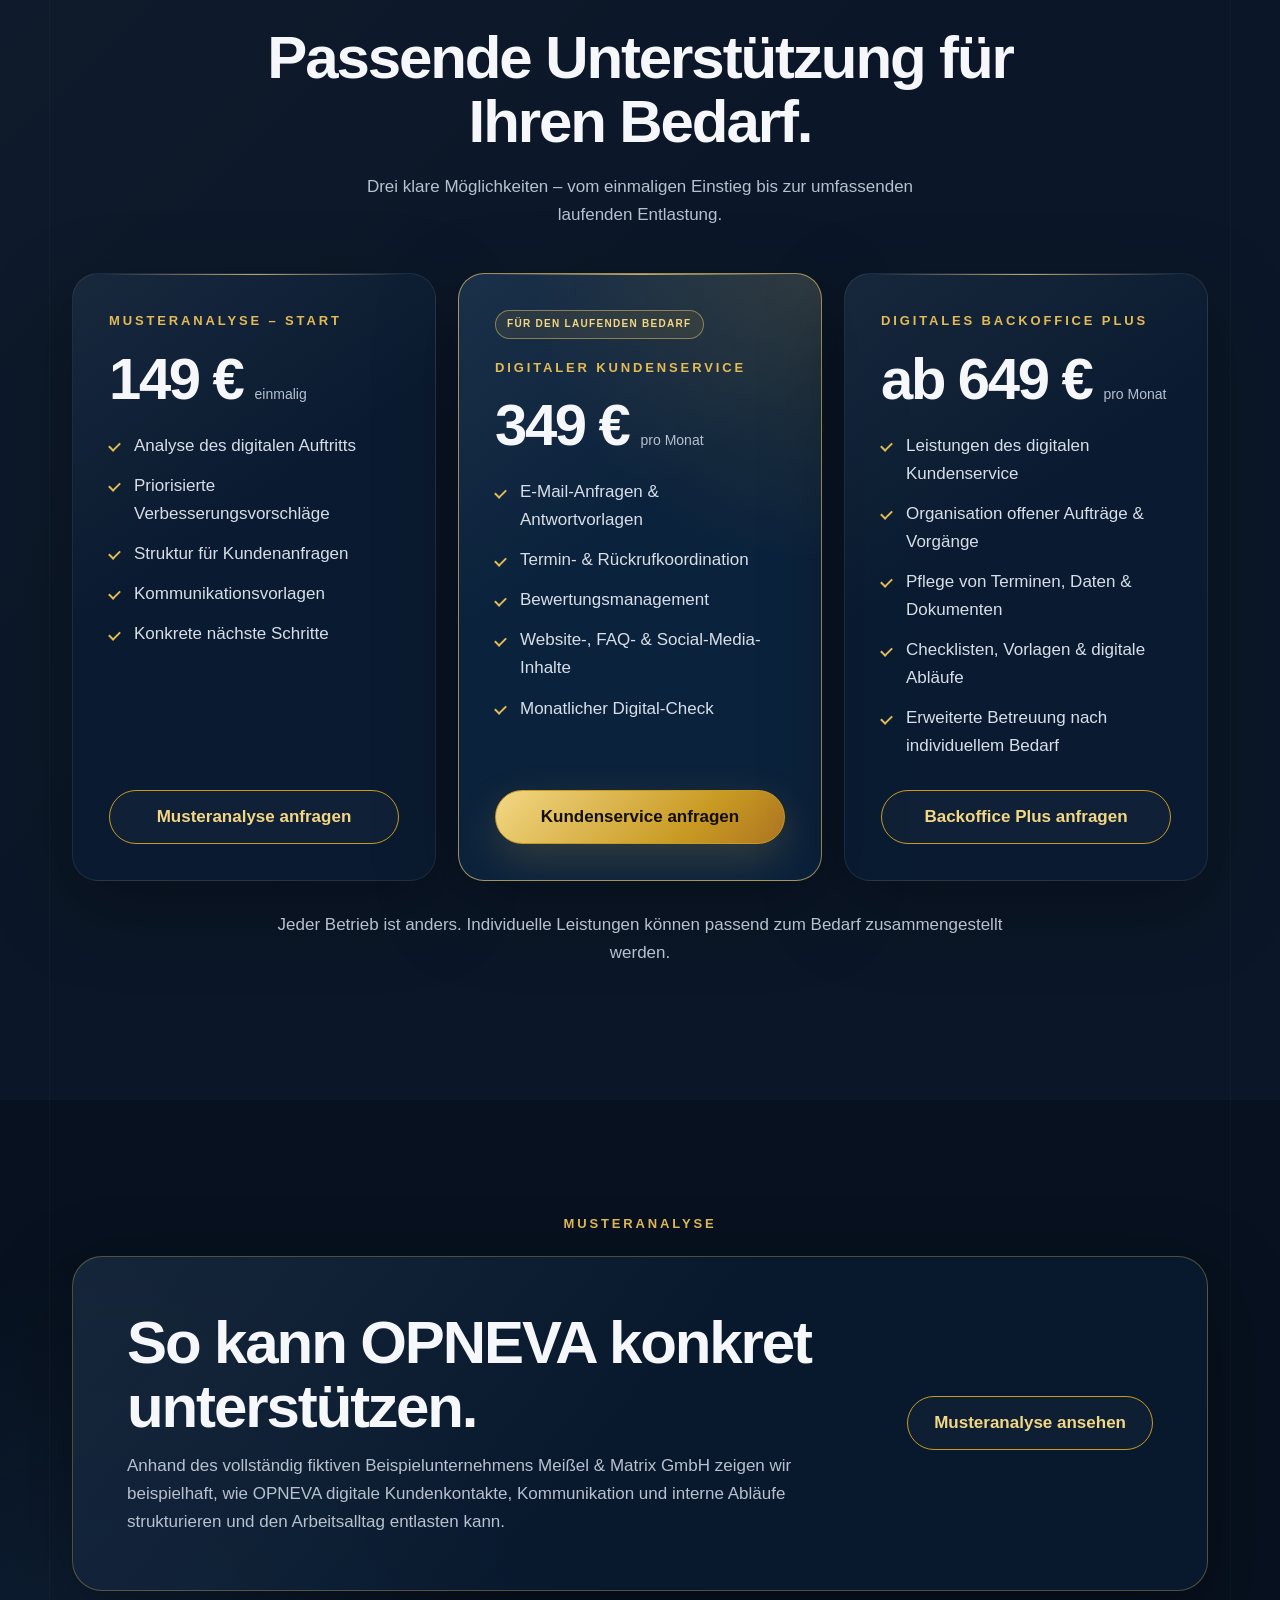
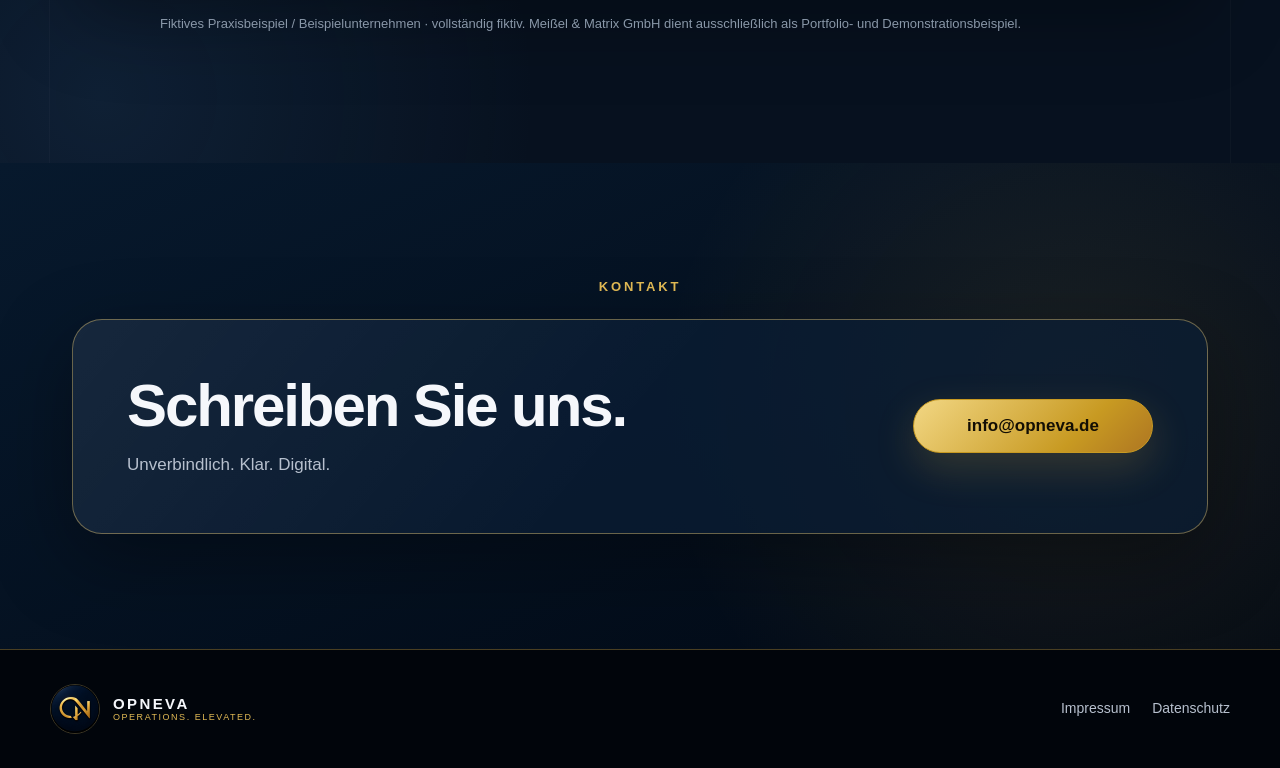
==== commit 899b5344: "Neues Paketlayout sofort ausliefern" ====
--- a/index.html
+++ b/index.html
@@ -15,7 +15,7 @@
   <meta property="og:url" content="https://opneva.de/">
   <meta property="og:image" content="https://opneva.de/Logo.png">
   <link rel="icon" href="favicon.svg">
-  <link rel="stylesheet" href="style.css">
+  <link rel="stylesheet" href="style.css?v=20261004">
 </head>
 
 <body>
--- a/style.css
+++ b/style.css
@@ -744,8 +744,8 @@
 
 .pricing-grid {
   display: grid;
-  grid-template-columns: repeat(2, minmax(0, 1fr));
-  gap: 24px;
+  grid-template-columns: repeat(3, minmax(0, 1fr));
+  gap: 22px;
 }
 
 .price-card {
@@ -760,6 +760,20 @@
     radial-gradient(circle at 100% 0, rgba(213, 168, 63, 0.16), transparent 18rem),
     linear-gradient(145deg, rgba(255, 255, 255, 0.065), transparent 42%),
     var(--surface-strong);
+}
+
+.package-badge {
+  align-self: flex-start;
+  margin: 0 0 18px;
+  padding: 7px 11px;
+  border: 1px solid rgba(239, 202, 112, 0.48);
+  border-radius: 999px;
+  background: rgba(213, 168, 63, 0.1);
+  color: var(--gold-300) !important;
+  font-size: 10px;
+  font-weight: 850;
+  letter-spacing: 0.13em;
+  line-height: 1.25;
 }
 
 .price-label {
@@ -981,6 +995,10 @@
 
   .cards-3 {
     grid-template-columns: repeat(2, minmax(0, 1fr));
+  }
+
+  .pricing-grid {
+    grid-template-columns: 1fr;
   }
 }
 
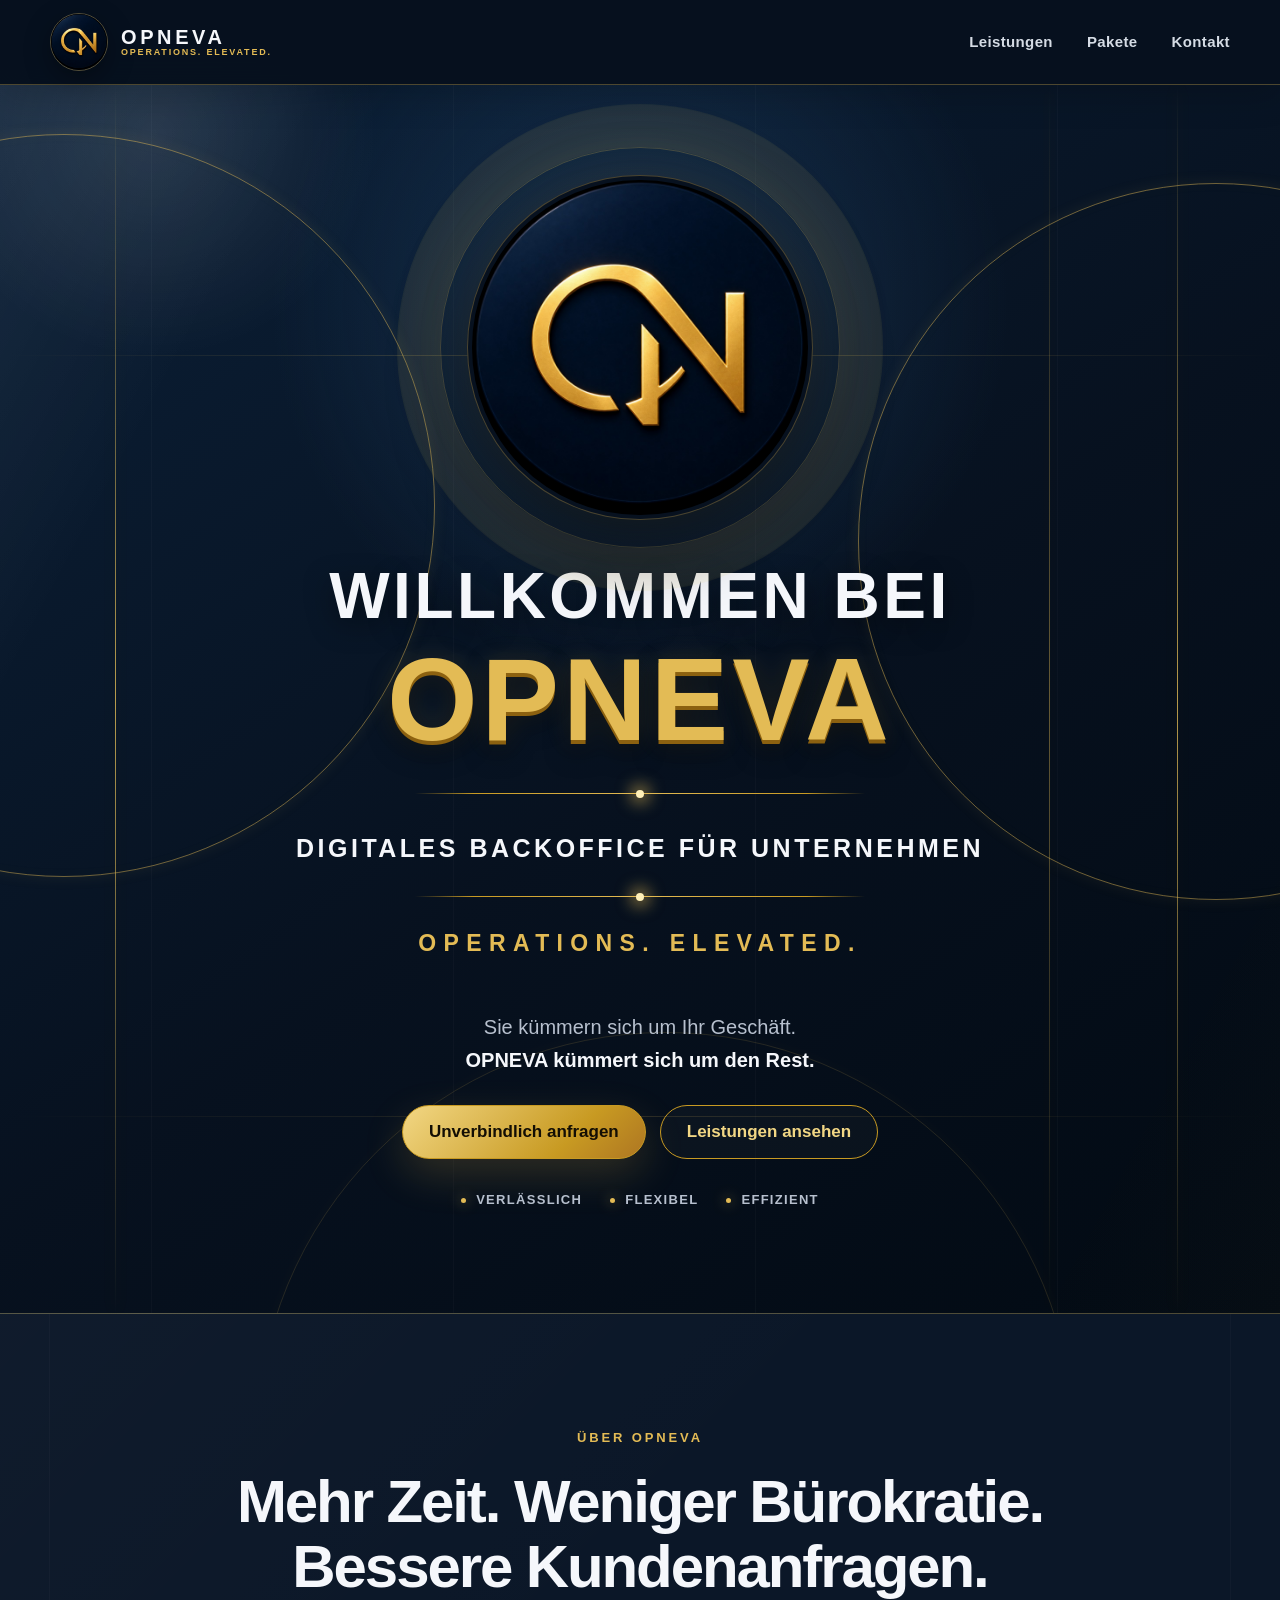
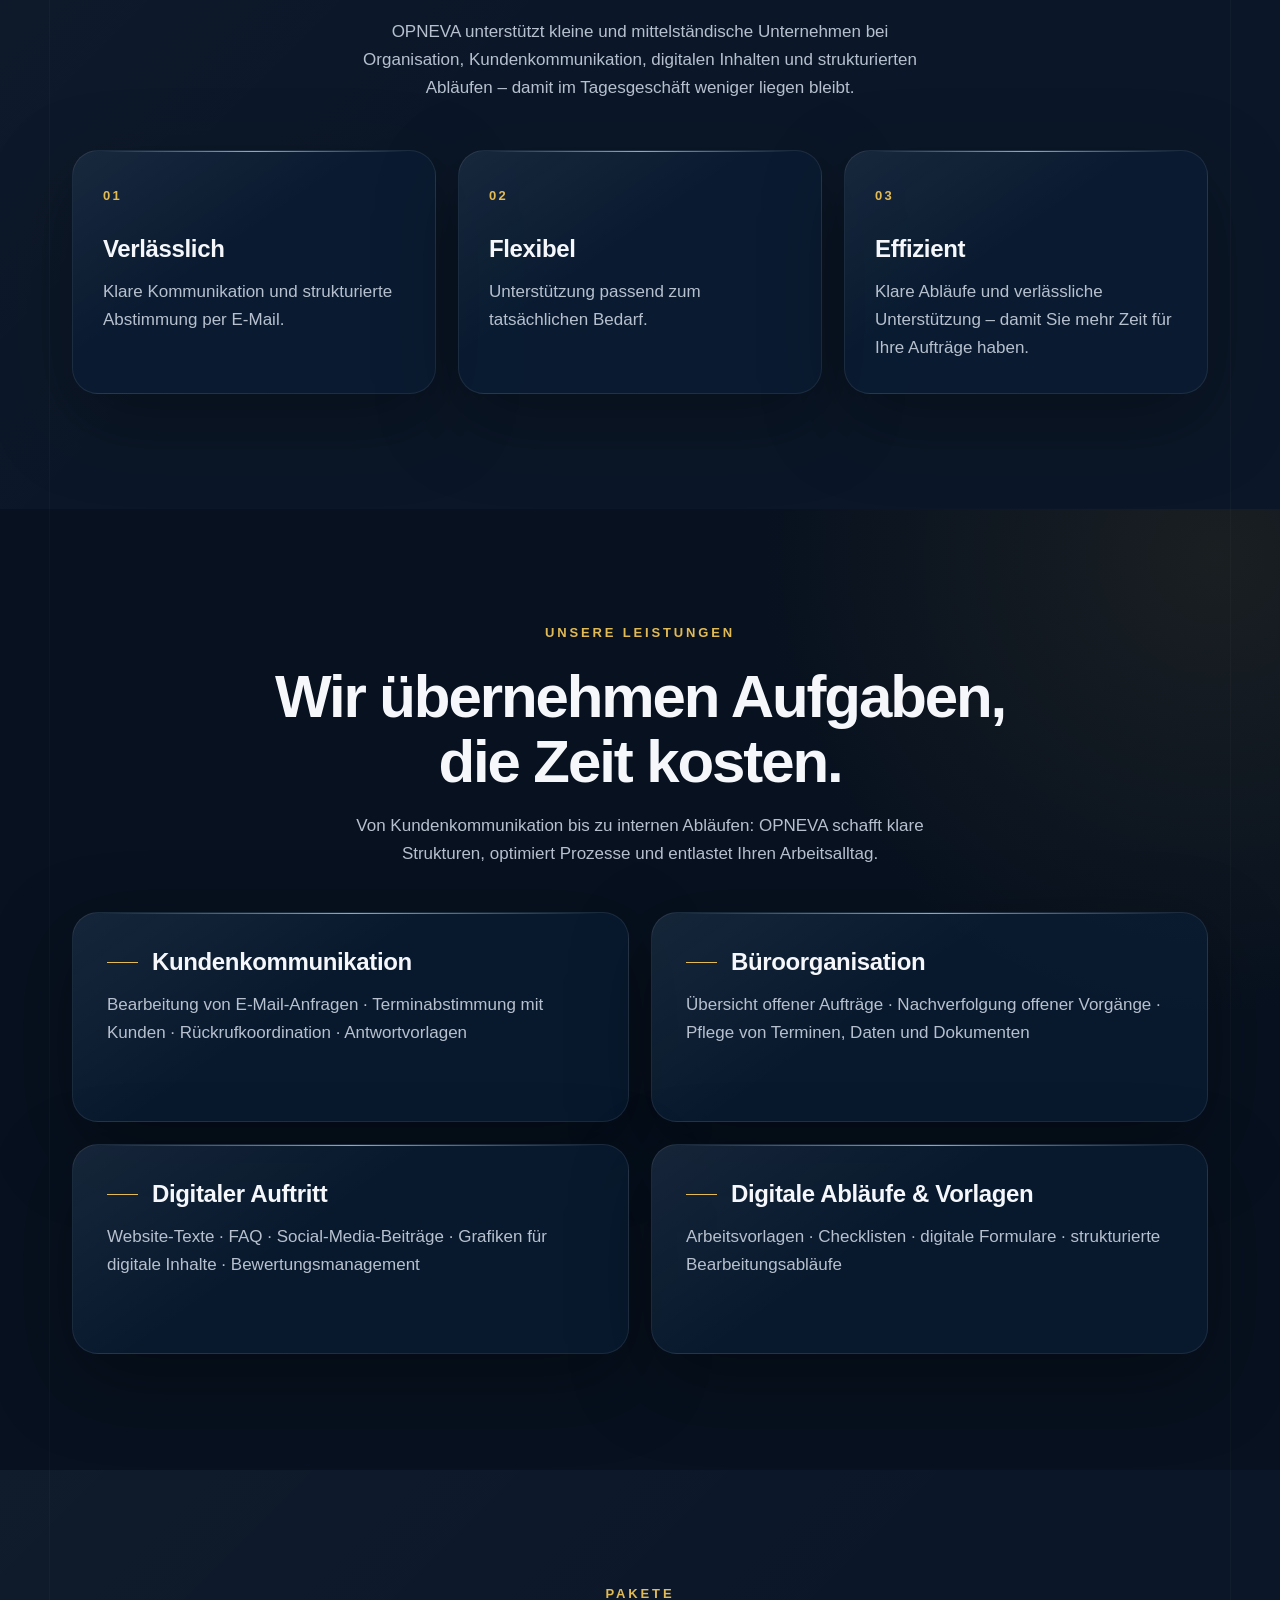
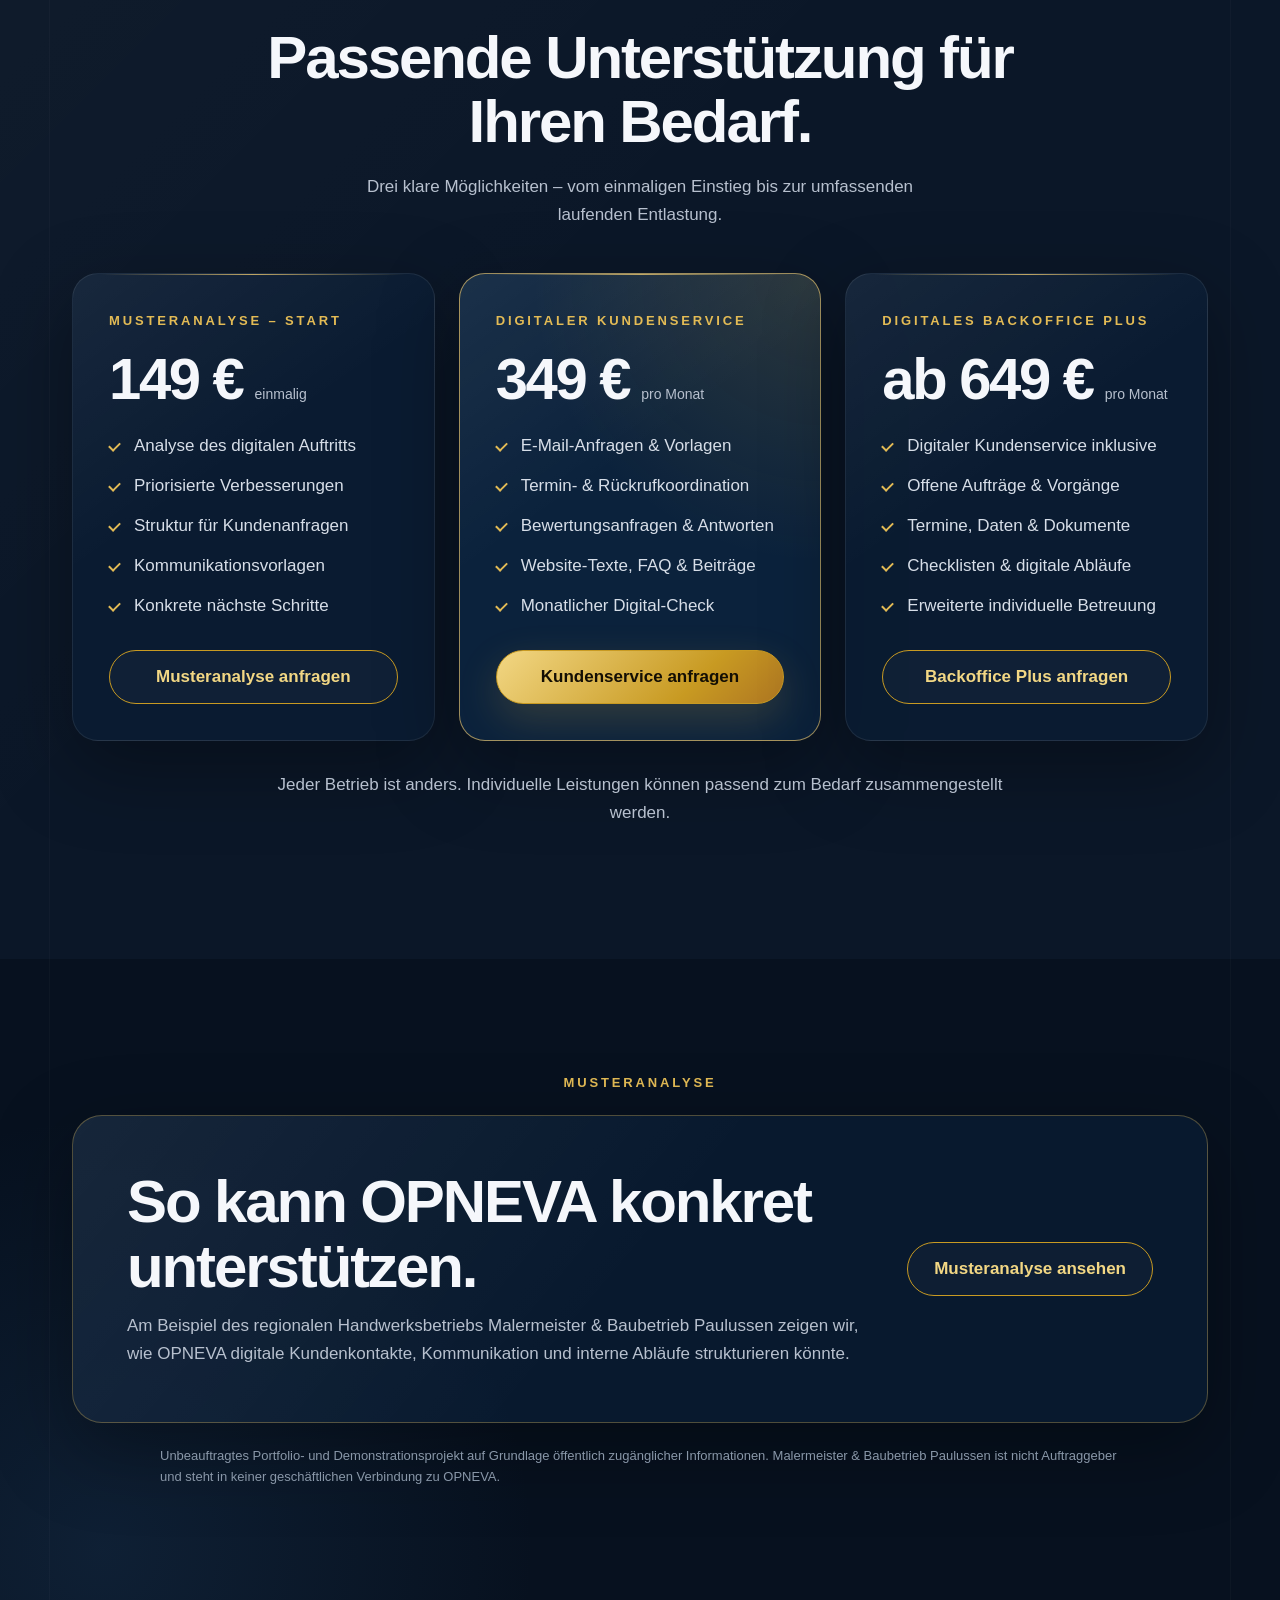
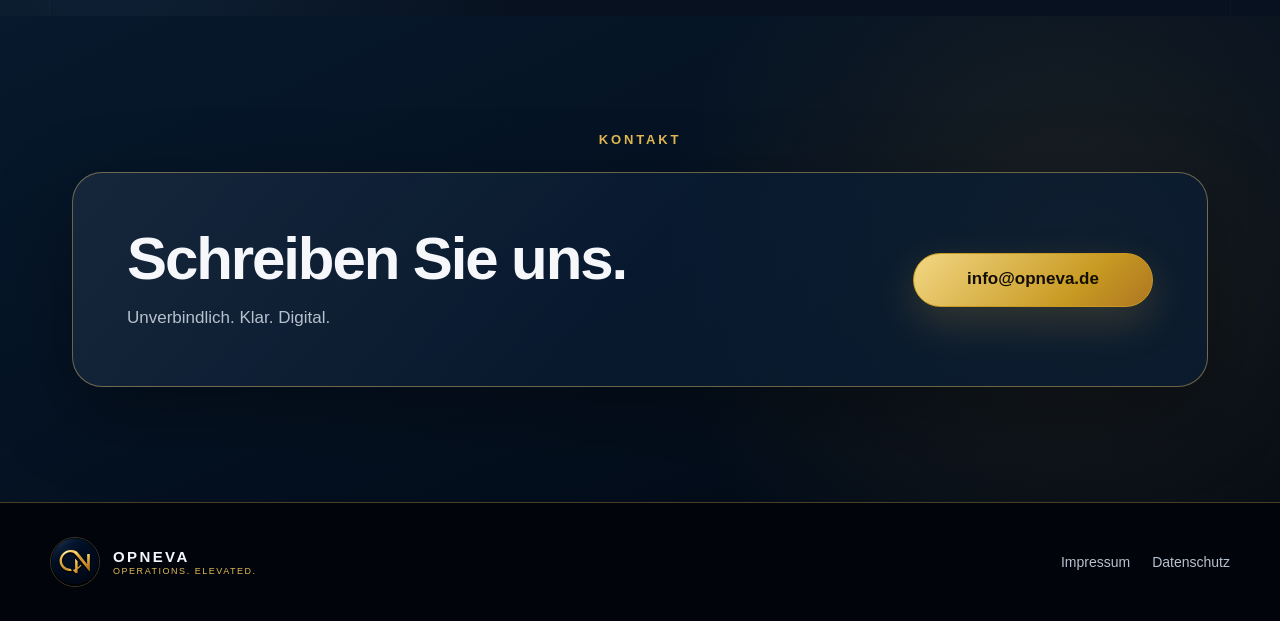
==== commit 9c1bf3ec: "Musteranalyse und Paketdarstellung angleichen Neue sechsseitige Musteranalyse im OPNEVA-Webdesign so" ====
--- a/index.html
+++ b/index.html
@@ -15,7 +15,7 @@
   <meta property="og:url" content="https://opneva.de/">
   <meta property="og:image" content="https://opneva.de/Logo.png">
   <link rel="icon" href="favicon.svg">
-  <link rel="stylesheet" href="style.css?v=20261004">
+  <link rel="stylesheet" href="style.css">
 </head>
 
 <body>
@@ -194,38 +194,45 @@
     </div>
 
     <div class="pricing-grid">
+
       <article class="price-card">
         <p class="price-label">MUSTERANALYSE – START</p>
+
         <div class="price">
           <strong>149 €</strong>
           <span>einmalig</span>
         </div>
+
         <ul>
           <li>Analyse des digitalen Auftritts</li>
-          <li>Priorisierte Verbesserungsvorschläge</li>
+          <li>Priorisierte Verbesserungen</li>
           <li>Struktur für Kundenanfragen</li>
           <li>Kommunikationsvorlagen</li>
           <li>Konkrete nächste Schritte</li>
         </ul>
+
         <a class="btn btn-secondary full" href="#kontakt">
           Musteranalyse anfragen
         </a>
       </article>
 
+
       <article class="price-card featured">
-        <p class="package-badge">FÜR DEN LAUFENDEN BEDARF</p>
         <p class="price-label">DIGITALER KUNDENSERVICE</p>
+
         <div class="price">
           <strong>349 €</strong>
           <span>pro Monat</span>
         </div>
+
         <ul>
-          <li>E-Mail-Anfragen &amp; Antwortvorlagen</li>
+          <li>E-Mail-Anfragen &amp; Vorlagen</li>
           <li>Termin- &amp; Rückrufkoordination</li>
-          <li>Bewertungsmanagement</li>
-          <li>Website-, FAQ- &amp; Social-Media-Inhalte</li>
+          <li>Bewertungsanfragen &amp; Antworten</li>
+          <li>Website-Texte, FAQ &amp; Beiträge</li>
           <li>Monatlicher Digital-Check</li>
         </ul>
+
         <a class="btn btn-primary full" href="#kontakt">
           Kundenservice anfragen
         </a>
@@ -233,21 +240,25 @@
 
       <article class="price-card">
         <p class="price-label">DIGITALES BACKOFFICE PLUS</p>
+
         <div class="price">
           <strong>ab 649 €</strong>
           <span>pro Monat</span>
         </div>
+
         <ul>
-          <li>Leistungen des digitalen Kundenservice</li>
-          <li>Organisation offener Aufträge &amp; Vorgänge</li>
-          <li>Pflege von Terminen, Daten &amp; Dokumenten</li>
-          <li>Checklisten, Vorlagen &amp; digitale Abläufe</li>
-          <li>Erweiterte Betreuung nach individuellem Bedarf</li>
+          <li>Digitaler Kundenservice inklusive</li>
+          <li>Offene Aufträge &amp; Vorgänge</li>
+          <li>Termine, Daten &amp; Dokumente</li>
+          <li>Checklisten &amp; digitale Abläufe</li>
+          <li>Erweiterte individuelle Betreuung</li>
         </ul>
+
         <a class="btn btn-secondary full" href="#kontakt">
           Backoffice Plus anfragen
         </a>
       </article>
+
     </div>
 
     <p class="note">
@@ -256,6 +267,7 @@
     </p>
   </section>
 
+
   <section class="section-shell section-light sample-section">
     <p class="eyebrow">MUSTERANALYSE</p>
 
@@ -264,10 +276,9 @@
         <h2>So kann OPNEVA konkret unterstützen.</h2>
 
         <p>
-          Anhand des vollständig fiktiven Beispielunternehmens
-          Meißel &amp; Matrix GmbH zeigen wir beispielhaft, wie OPNEVA digitale
-          Kundenkontakte, Kommunikation und interne Abläufe strukturieren und
-          den Arbeitsalltag entlasten kann.
+          Am Beispiel des regionalen Handwerksbetriebs Malermeister &amp; Baubetrieb
+          Paulussen zeigen wir, wie OPNEVA digitale Kundenkontakte, Kommunikation
+          und interne Abläufe strukturieren könnte.
         </p>
       </div>
 
@@ -282,9 +293,9 @@
     </div>
 
     <p class="fine">
-      Fiktives Praxisbeispiel / Beispielunternehmen · vollständig fiktiv.
-      Meißel &amp; Matrix GmbH dient ausschließlich als Portfolio- und
-      Demonstrationsbeispiel.
+      Unbeauftragtes Portfolio- und Demonstrationsprojekt auf Grundlage öffentlich
+      zugänglicher Informationen. Malermeister &amp; Baubetrieb Paulussen ist nicht
+      Auftraggeber und steht in keiner geschäftlichen Verbindung zu OPNEVA.
     </p>
   </section>
 
--- a/style.css
+++ b/style.css
@@ -745,7 +745,7 @@
 .pricing-grid {
   display: grid;
   grid-template-columns: repeat(3, minmax(0, 1fr));
-  gap: 22px;
+  gap: 24px;
 }
 
 .price-card {
@@ -760,20 +760,6 @@
     radial-gradient(circle at 100% 0, rgba(213, 168, 63, 0.16), transparent 18rem),
     linear-gradient(145deg, rgba(255, 255, 255, 0.065), transparent 42%),
     var(--surface-strong);
-}
-
-.package-badge {
-  align-self: flex-start;
-  margin: 0 0 18px;
-  padding: 7px 11px;
-  border: 1px solid rgba(239, 202, 112, 0.48);
-  border-radius: 999px;
-  background: rgba(213, 168, 63, 0.1);
-  color: var(--gold-300) !important;
-  font-size: 10px;
-  font-weight: 850;
-  letter-spacing: 0.13em;
-  line-height: 1.25;
 }
 
 .price-label {
@@ -998,7 +984,13 @@
   }
 
   .pricing-grid {
-    grid-template-columns: 1fr;
+    grid-template-columns: repeat(2, minmax(0, 1fr));
+  }
+
+  .pricing-grid .price-card:last-child {
+    grid-column: 1 / -1;
+    width: min(100%, 520px);
+    justify-self: center;
   }
 }
 
@@ -1151,6 +1143,11 @@
     grid-template-columns: 1fr;
   }
 
+  .pricing-grid .price-card:last-child {
+    grid-column: auto;
+    width: 100%;
+  }
+
   .service-card {
     min-height: 0;
   }
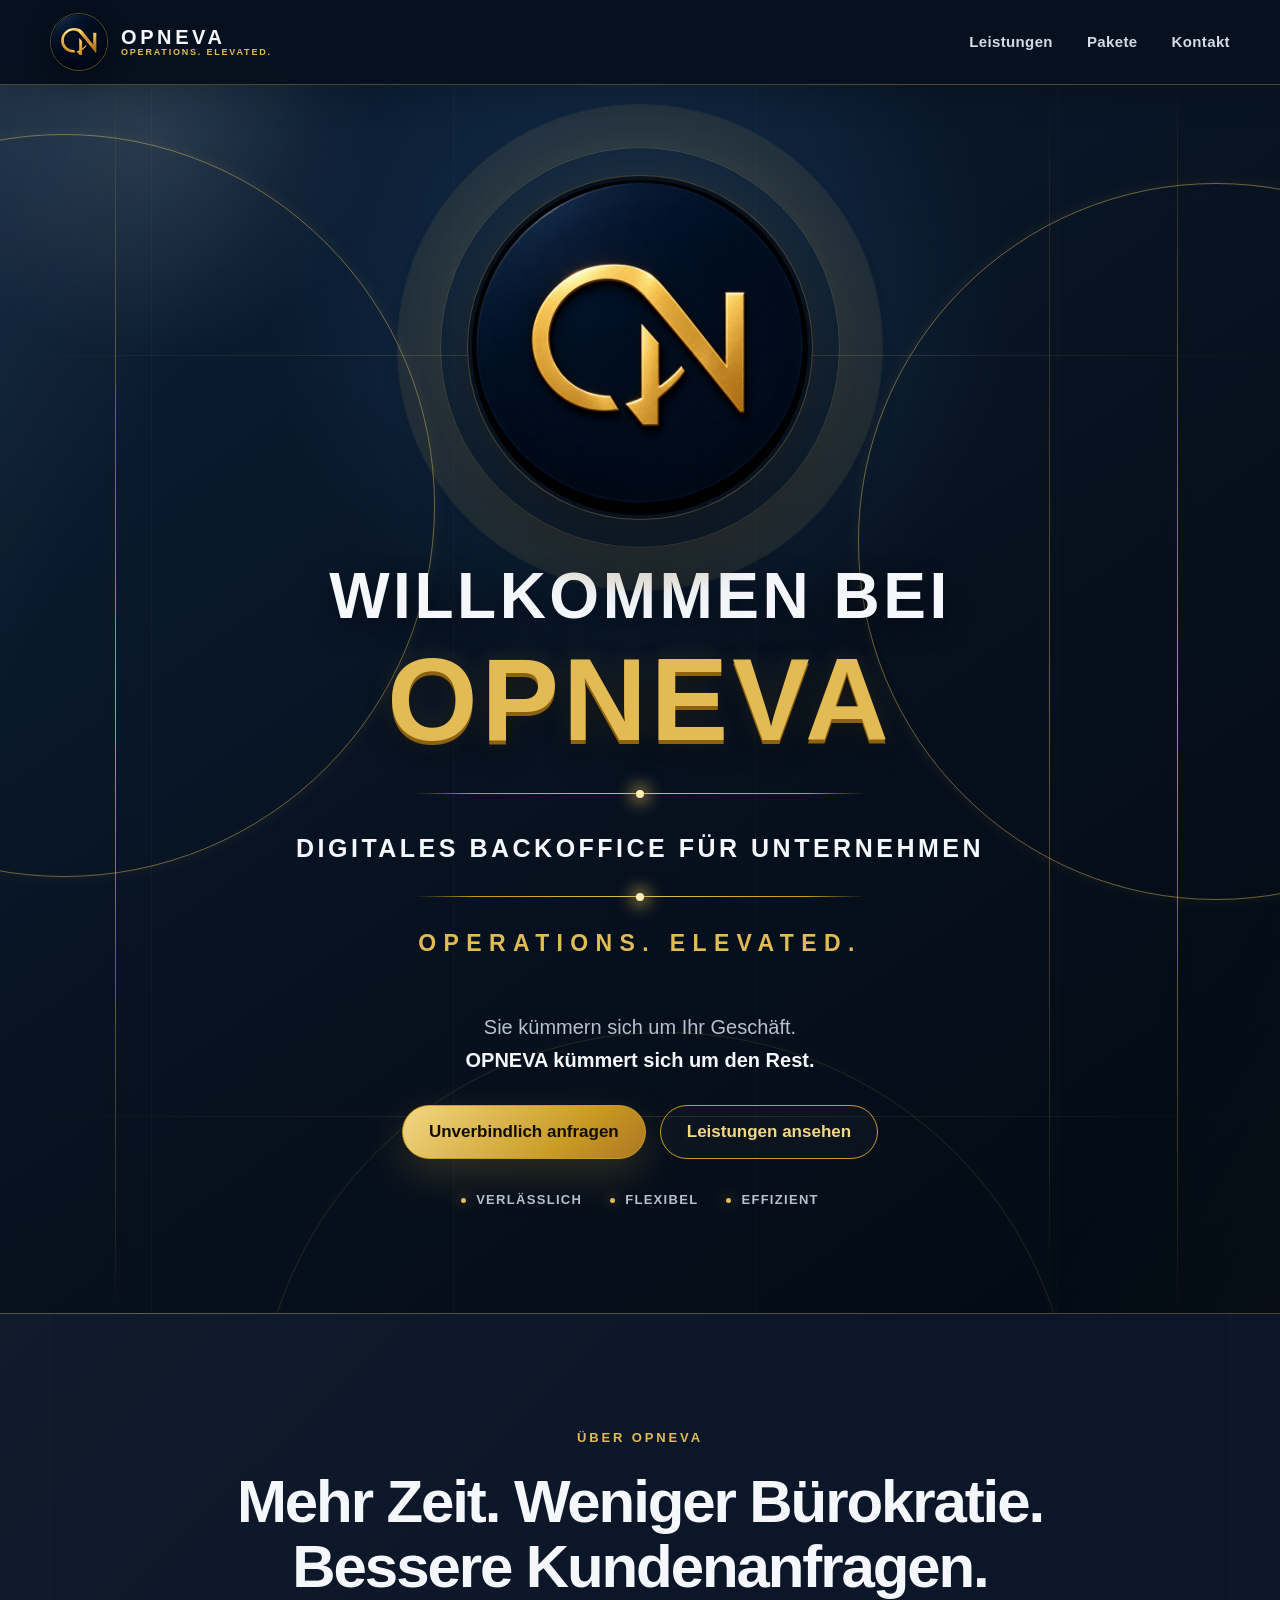
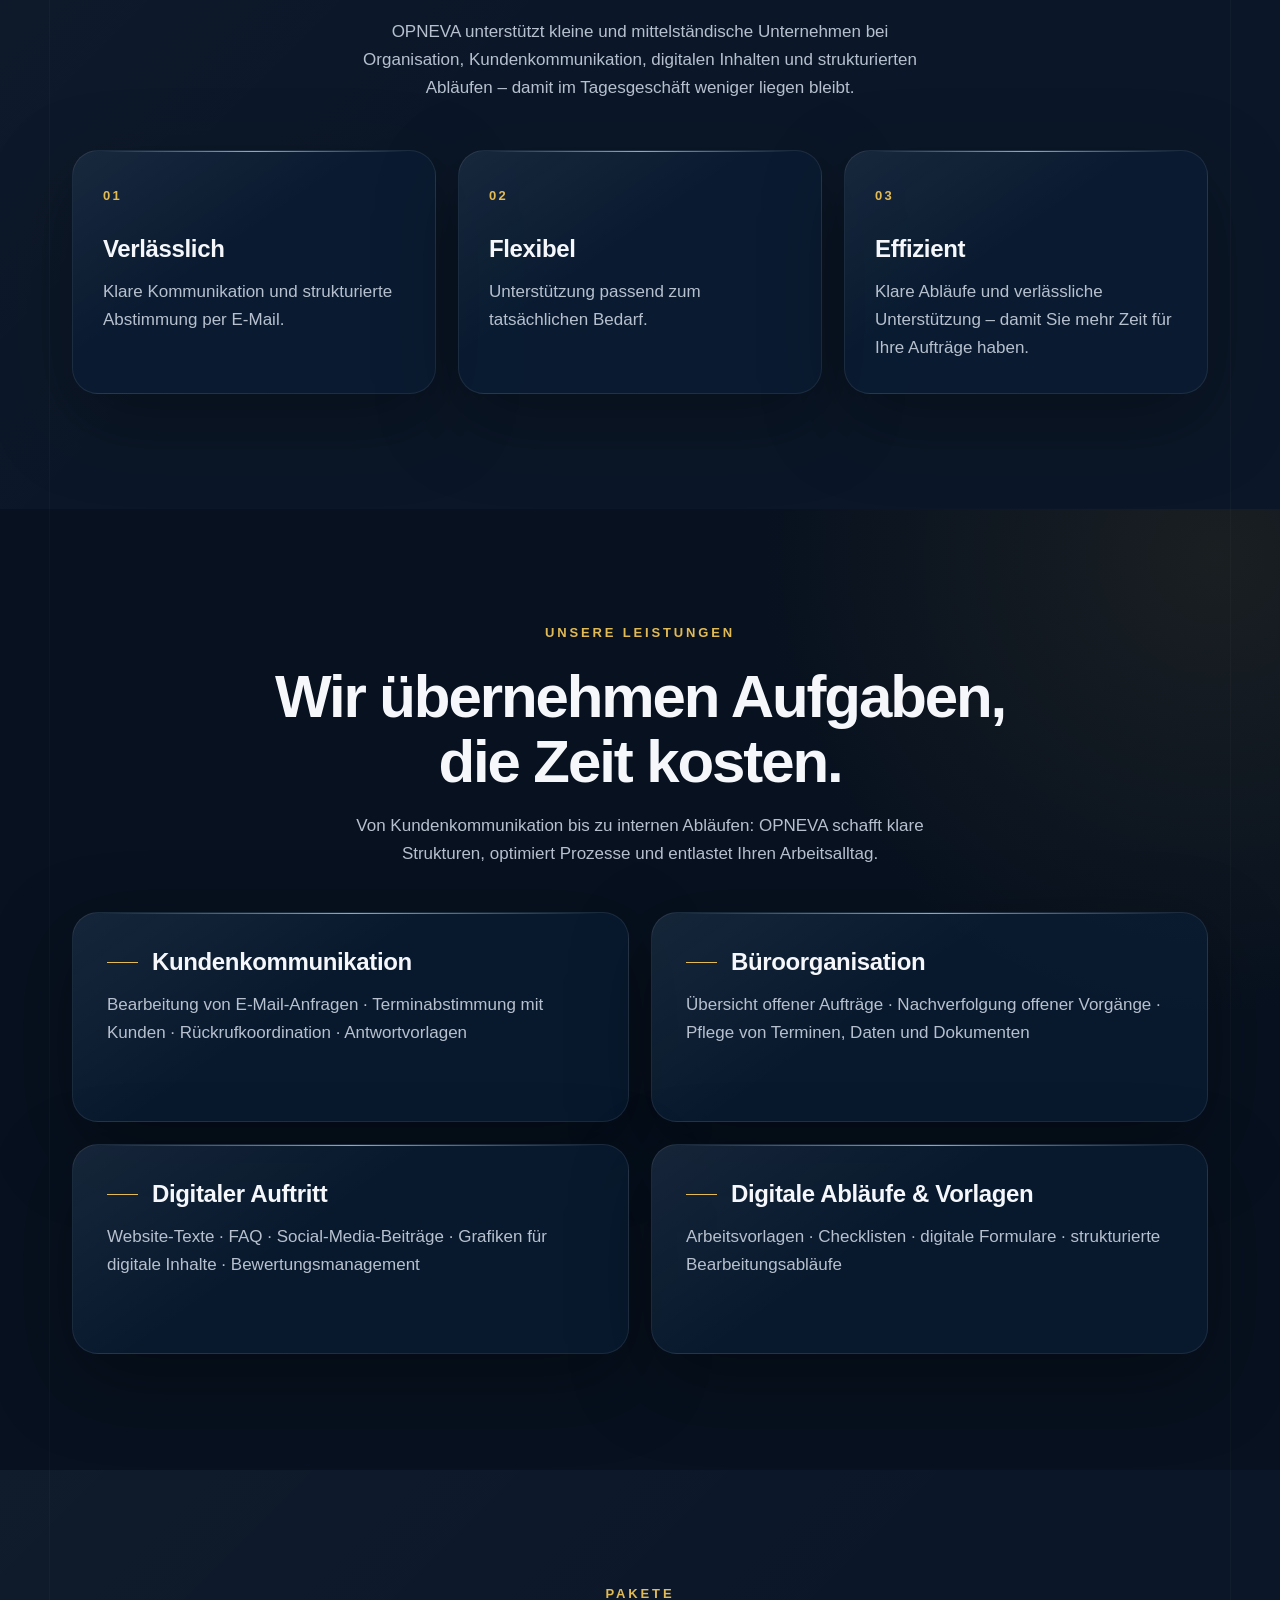
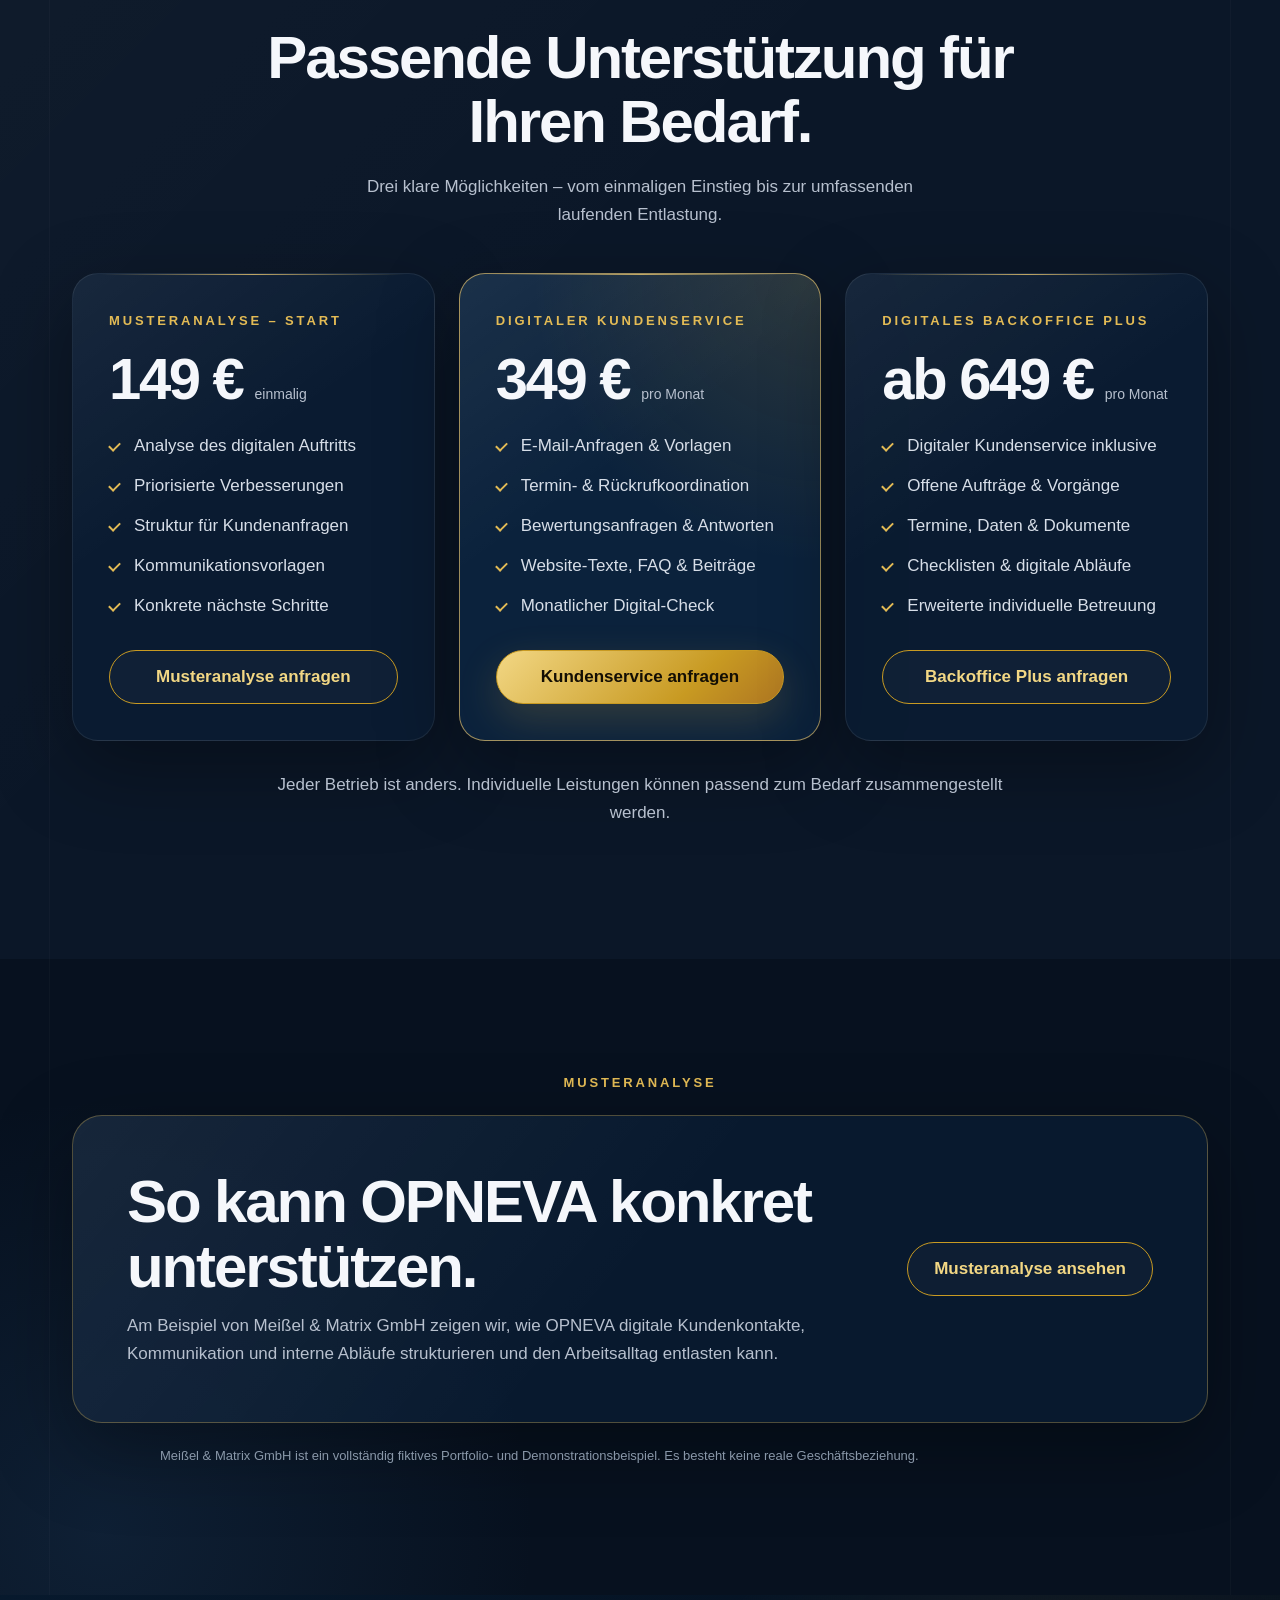
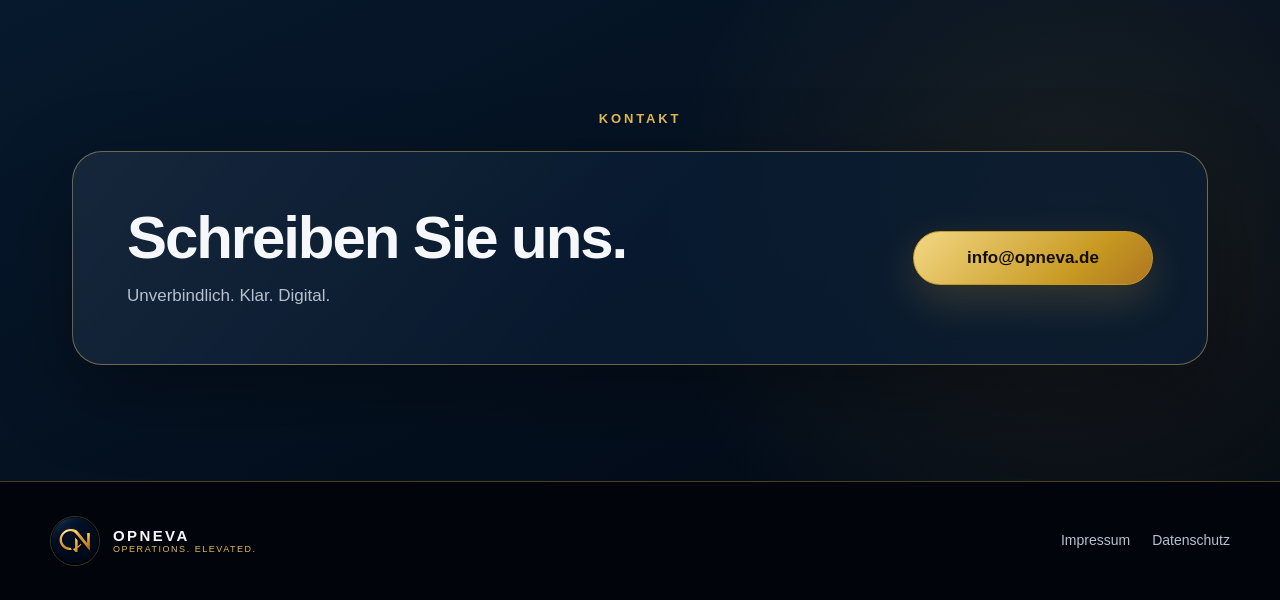
==== commit d79fd9ae: "Fiktives Praxisbeispiel Meißel & Matrix einsetzen Realen Beispielbetrieb vollständig durch das fikti" ====
--- a/index.html
+++ b/index.html
@@ -276,9 +276,9 @@
         <h2>So kann OPNEVA konkret unterstützen.</h2>
 
         <p>
-          Am Beispiel des regionalen Handwerksbetriebs Malermeister &amp; Baubetrieb
-          Paulussen zeigen wir, wie OPNEVA digitale Kundenkontakte, Kommunikation
-          und interne Abläufe strukturieren könnte.
+          Am Beispiel von Meißel &amp; Matrix GmbH zeigen wir, wie OPNEVA digitale
+          Kundenkontakte, Kommunikation und interne Abläufe strukturieren und den
+          Arbeitsalltag entlasten kann.
         </p>
       </div>
 
@@ -293,9 +293,8 @@
     </div>
 
     <p class="fine">
-      Unbeauftragtes Portfolio- und Demonstrationsprojekt auf Grundlage öffentlich
-      zugänglicher Informationen. Malermeister &amp; Baubetrieb Paulussen ist nicht
-      Auftraggeber und steht in keiner geschäftlichen Verbindung zu OPNEVA.
+      Meißel &amp; Matrix GmbH ist ein vollständig fiktives Portfolio- und
+      Demonstrationsbeispiel. Es besteht keine reale Geschäftsbeziehung.
     </p>
   </section>
 
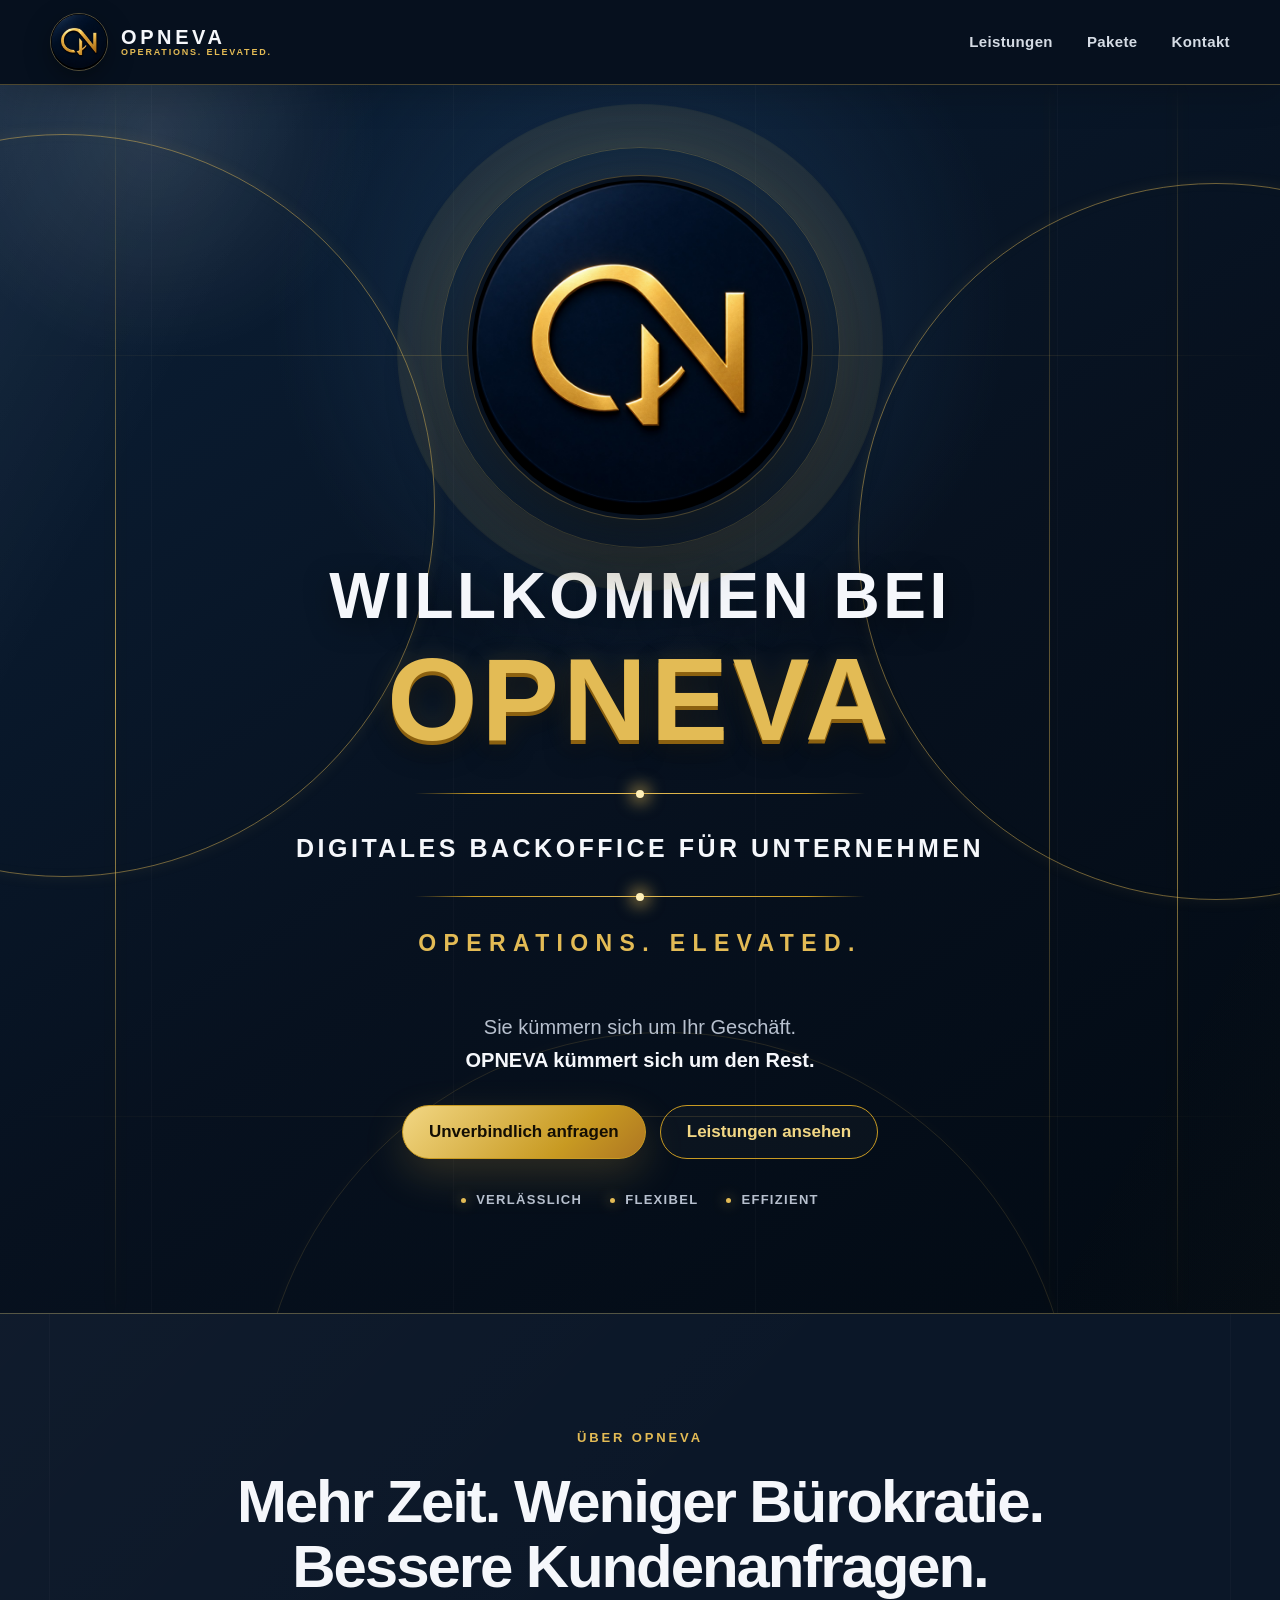
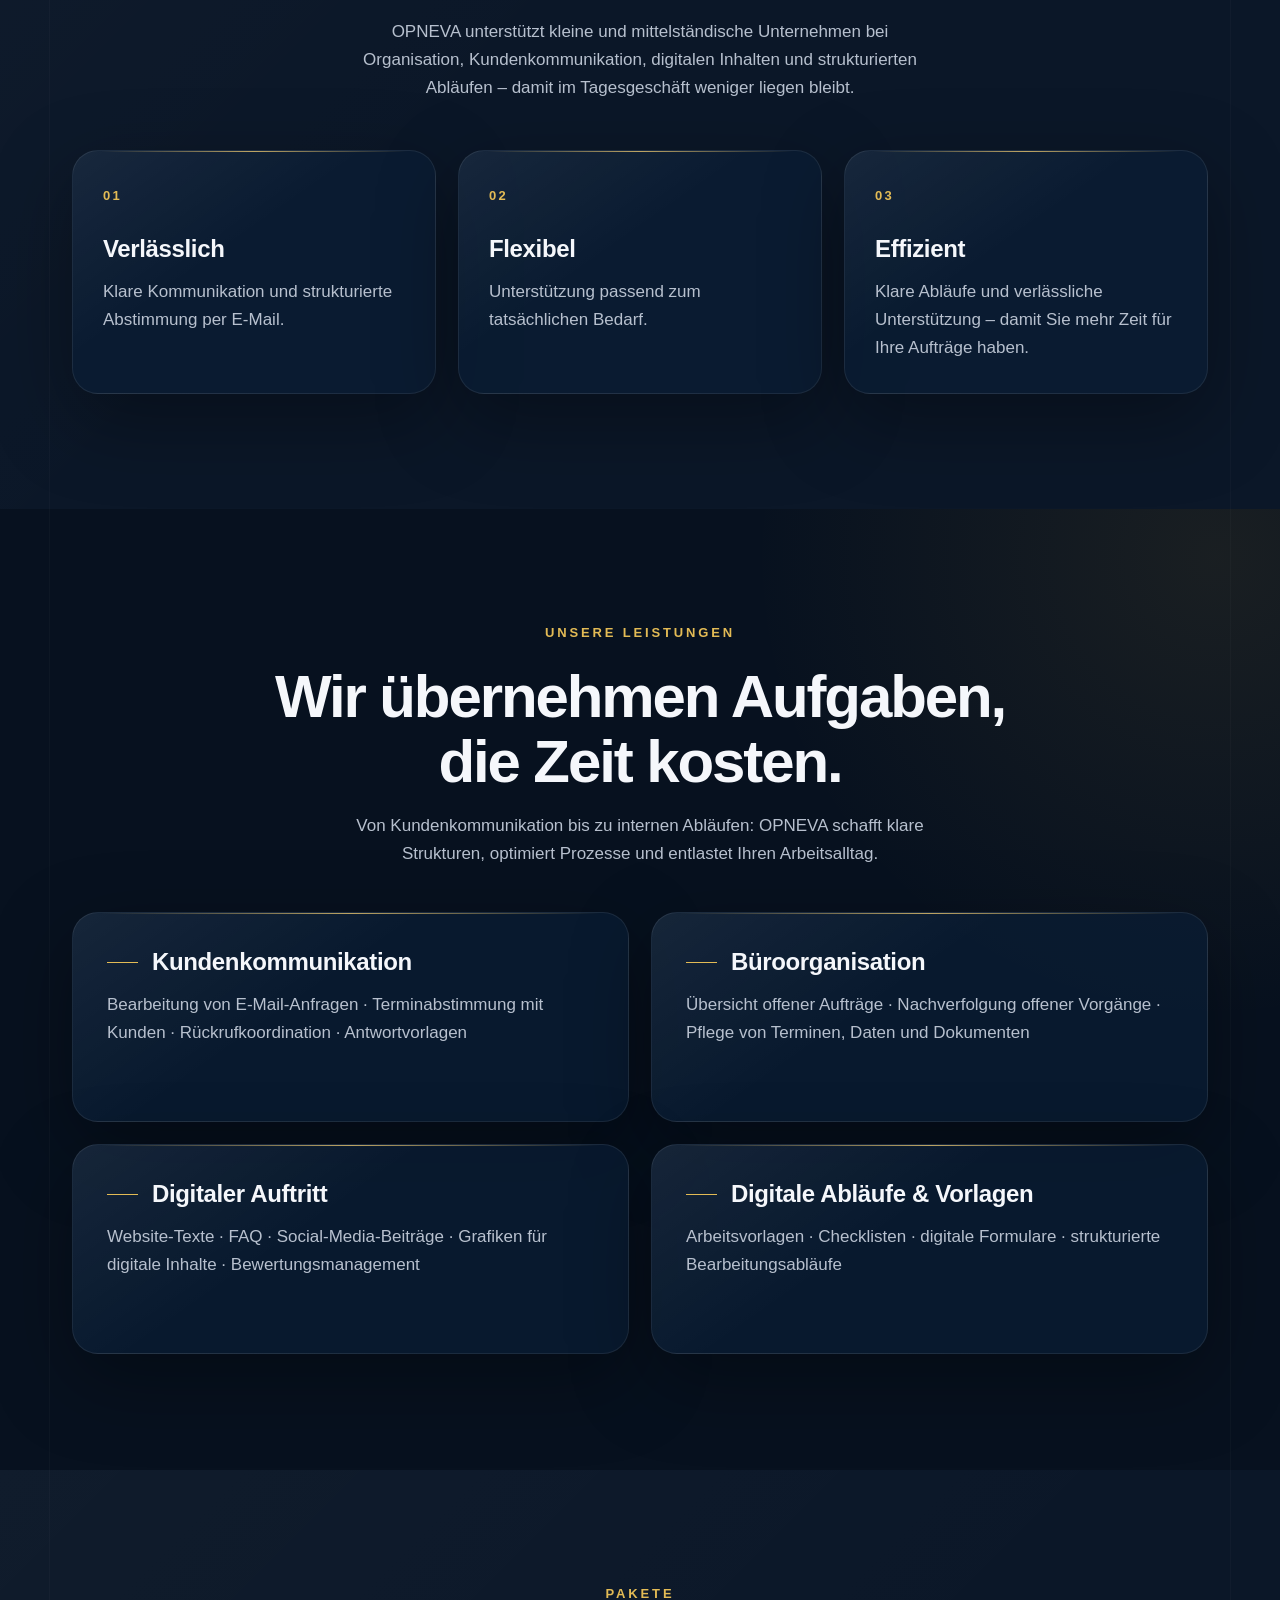
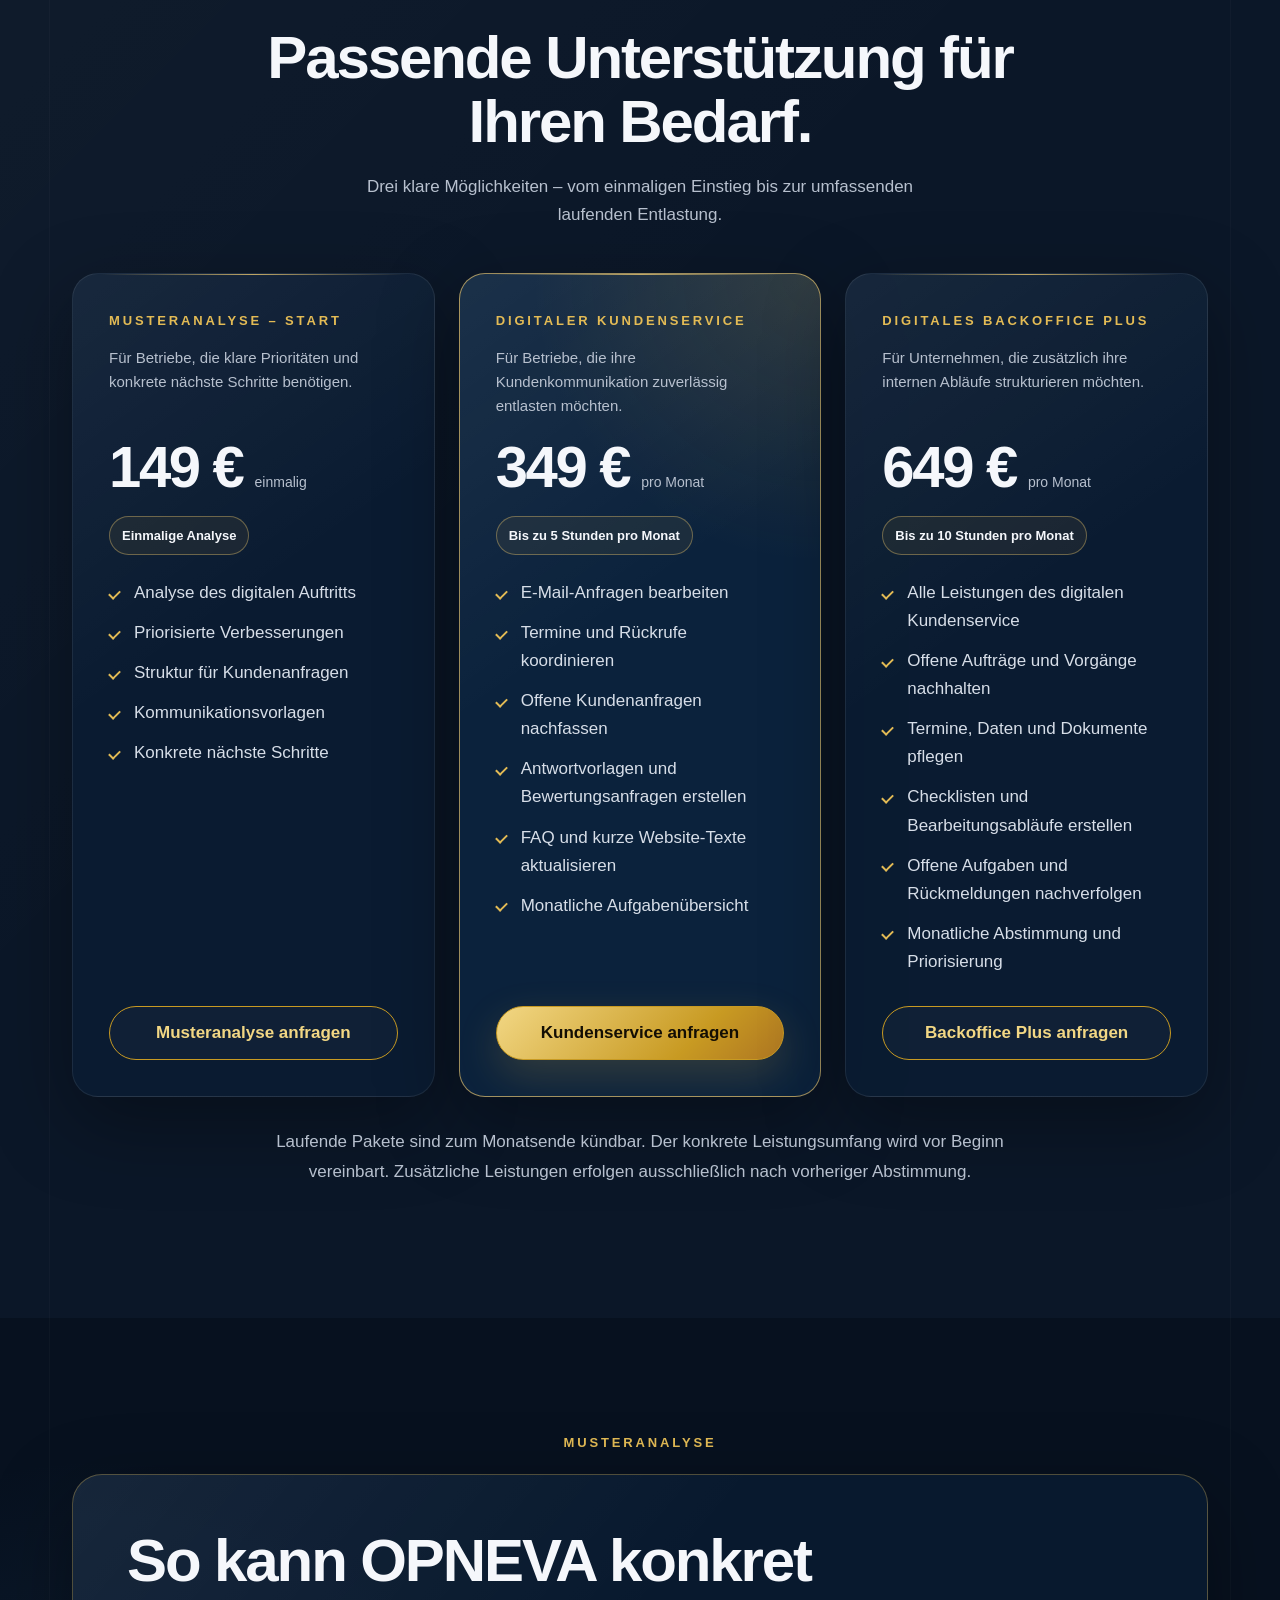
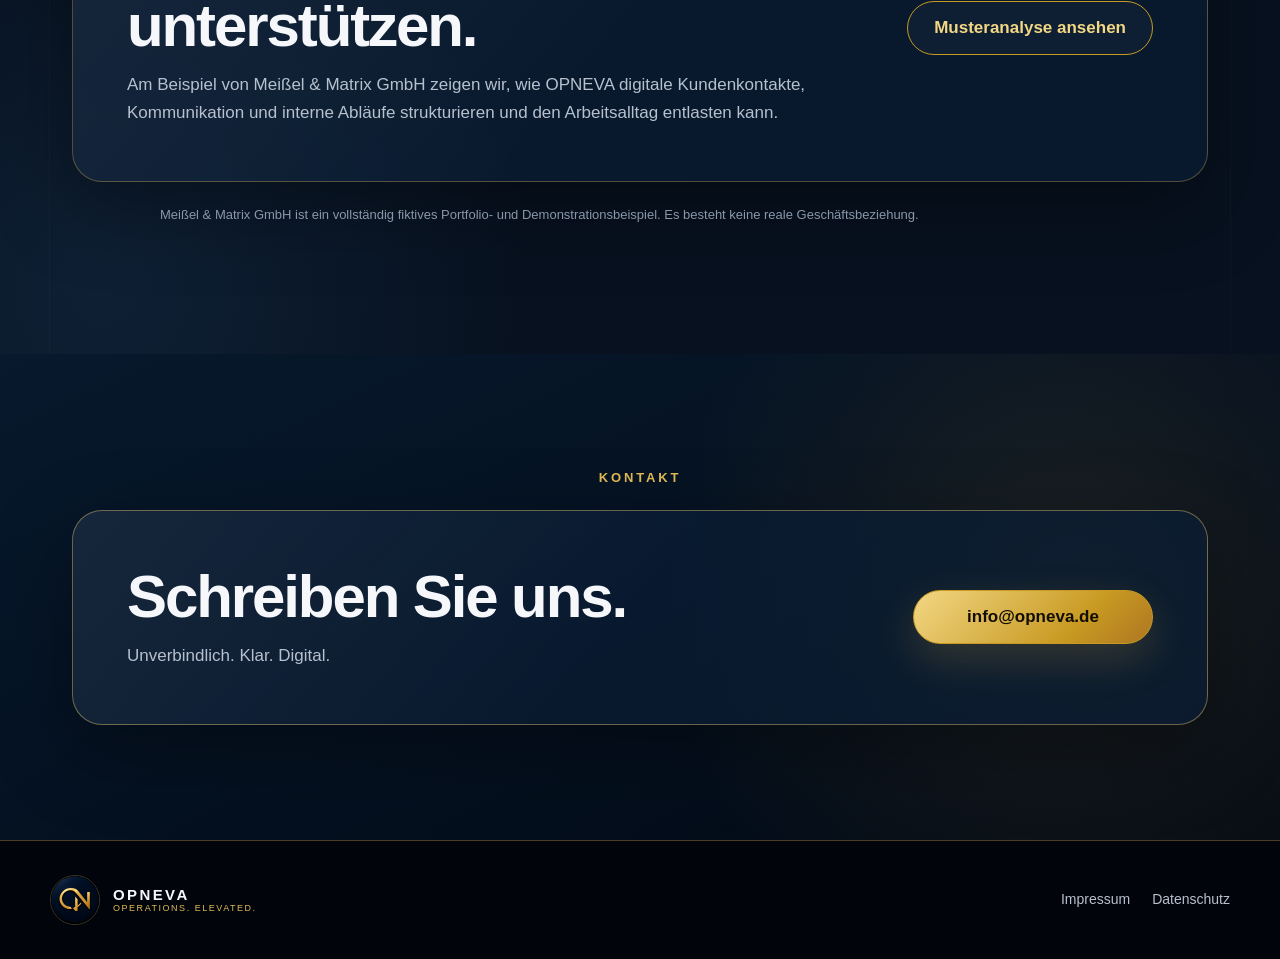
==== commit cfccb505: "Monatspakete klar und professionell ausweisen Monatliche Leistungskontingente, konkrete Aufgaben, Kü" ====
--- a/index.html
+++ b/index.html
@@ -198,10 +198,16 @@
       <article class="price-card">
         <p class="price-label">MUSTERANALYSE – START</p>
 
+        <p class="package-intro">
+          Für Betriebe, die klare Prioritäten und konkrete nächste Schritte benötigen.
+        </p>
+
         <div class="price">
           <strong>149 €</strong>
           <span>einmalig</span>
         </div>
+
+        <p class="package-capacity">Einmalige Analyse</p>
 
         <ul>
           <li>Analyse des digitalen Auftritts</li>
@@ -220,17 +226,24 @@
       <article class="price-card featured">
         <p class="price-label">DIGITALER KUNDENSERVICE</p>
 
+        <p class="package-intro">
+          Für Betriebe, die ihre Kundenkommunikation zuverlässig entlasten möchten.
+        </p>
+
         <div class="price">
           <strong>349 €</strong>
           <span>pro Monat</span>
         </div>
 
+        <p class="package-capacity">Bis zu 5 Stunden pro Monat</p>
+
         <ul>
-          <li>E-Mail-Anfragen &amp; Vorlagen</li>
-          <li>Termin- &amp; Rückrufkoordination</li>
-          <li>Bewertungsanfragen &amp; Antworten</li>
-          <li>Website-Texte, FAQ &amp; Beiträge</li>
-          <li>Monatlicher Digital-Check</li>
+          <li>E-Mail-Anfragen bearbeiten</li>
+          <li>Termine und Rückrufe koordinieren</li>
+          <li>Offene Kundenanfragen nachfassen</li>
+          <li>Antwortvorlagen und Bewertungsanfragen erstellen</li>
+          <li>FAQ und kurze Website-Texte aktualisieren</li>
+          <li>Monatliche Aufgabenübersicht</li>
         </ul>
 
         <a class="btn btn-primary full" href="#kontakt">
@@ -241,17 +254,24 @@
       <article class="price-card">
         <p class="price-label">DIGITALES BACKOFFICE PLUS</p>
 
+        <p class="package-intro">
+          Für Unternehmen, die zusätzlich ihre internen Abläufe strukturieren möchten.
+        </p>
+
         <div class="price">
-          <strong>ab 649 €</strong>
+          <strong>649 €</strong>
           <span>pro Monat</span>
         </div>
 
+        <p class="package-capacity">Bis zu 10 Stunden pro Monat</p>
+
         <ul>
-          <li>Digitaler Kundenservice inklusive</li>
-          <li>Offene Aufträge &amp; Vorgänge</li>
-          <li>Termine, Daten &amp; Dokumente</li>
-          <li>Checklisten &amp; digitale Abläufe</li>
-          <li>Erweiterte individuelle Betreuung</li>
+          <li>Alle Leistungen des digitalen Kundenservice</li>
+          <li>Offene Aufträge und Vorgänge nachhalten</li>
+          <li>Termine, Daten und Dokumente pflegen</li>
+          <li>Checklisten und Bearbeitungsabläufe erstellen</li>
+          <li>Offene Aufgaben und Rückmeldungen nachverfolgen</li>
+          <li>Monatliche Abstimmung und Priorisierung</li>
         </ul>
 
         <a class="btn btn-secondary full" href="#kontakt">
@@ -261,9 +281,10 @@
 
     </div>
 
-    <p class="note">
-      Jeder Betrieb ist anders. Individuelle Leistungen können passend zum Bedarf
-      zusammengestellt werden.
+    <p class="note package-terms">
+      Laufende Pakete sind zum Monatsende kündbar. Der konkrete Leistungsumfang
+      wird vor Beginn vereinbart. Zusätzliche Leistungen erfolgen ausschließlich
+      nach vorheriger Abstimmung.
     </p>
   </section>
 
--- a/style.css
+++ b/style.css
@@ -770,6 +770,14 @@
   letter-spacing: 0.22em;
 }
 
+.package-intro {
+  min-height: 4.8em;
+  margin: -4px 0 20px;
+  color: var(--muted) !important;
+  font-size: 15px;
+  line-height: 1.6;
+}
+
 .price {
   display: flex;
   align-items: baseline;
@@ -787,6 +795,18 @@
 .price span {
   color: var(--muted);
   font-size: 14px;
+}
+
+.package-capacity {
+  align-self: flex-start;
+  margin: -4px 0 24px;
+  padding: 8px 12px;
+  border: 1px solid rgba(239, 202, 112, 0.38);
+  border-radius: 999px;
+  background: rgba(213, 168, 63, 0.08);
+  color: var(--gold-200) !important;
+  font-size: 13px;
+  font-weight: 800;
 }
 
 .price-card ul {
@@ -824,6 +844,10 @@
   margin-top: 30px !important;
   color: var(--muted) !important;
   text-align: center;
+}
+
+.package-terms {
+  line-height: 1.75;
 }
 
 /* Sample and contact */
@@ -1218,6 +1242,10 @@
     padding: 25px 22px;
   }
 
+  .package-intro {
+    min-height: 0;
+  }
+
   .price {
     align-items: flex-end;
   }
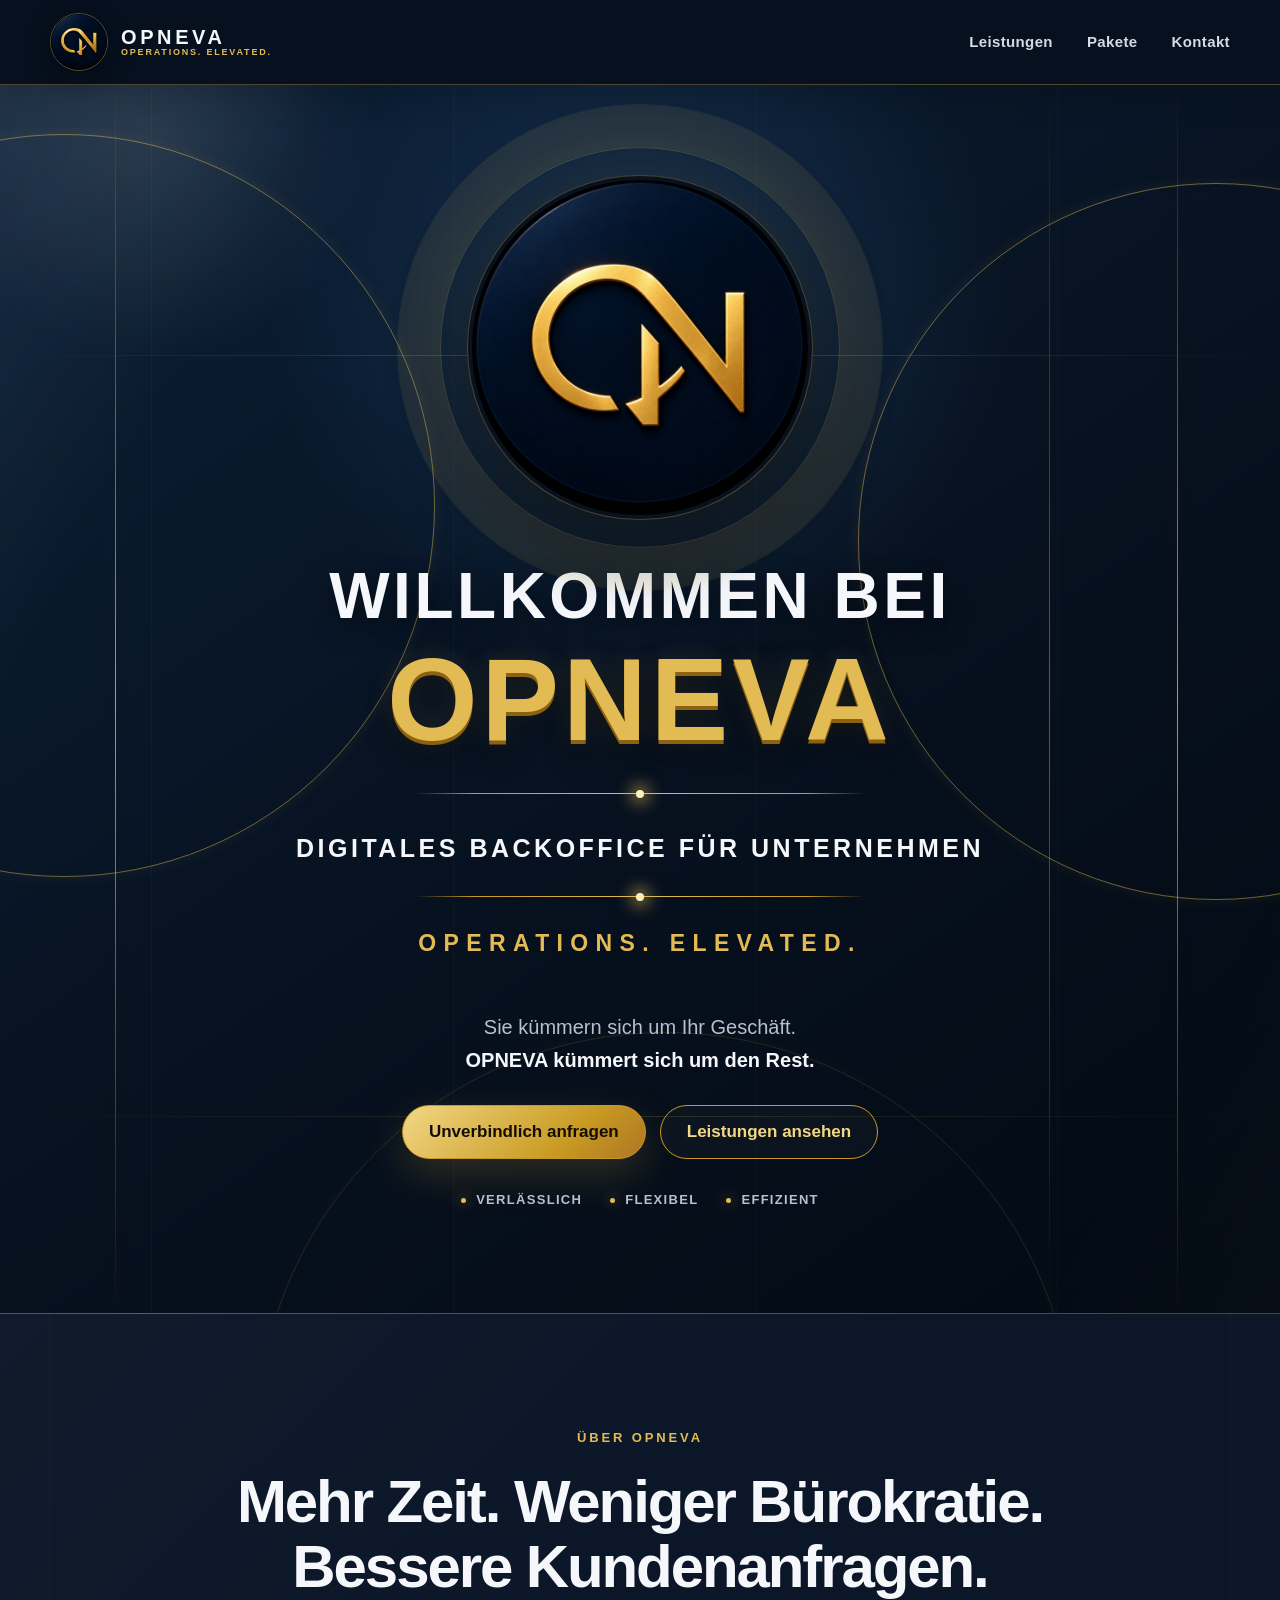
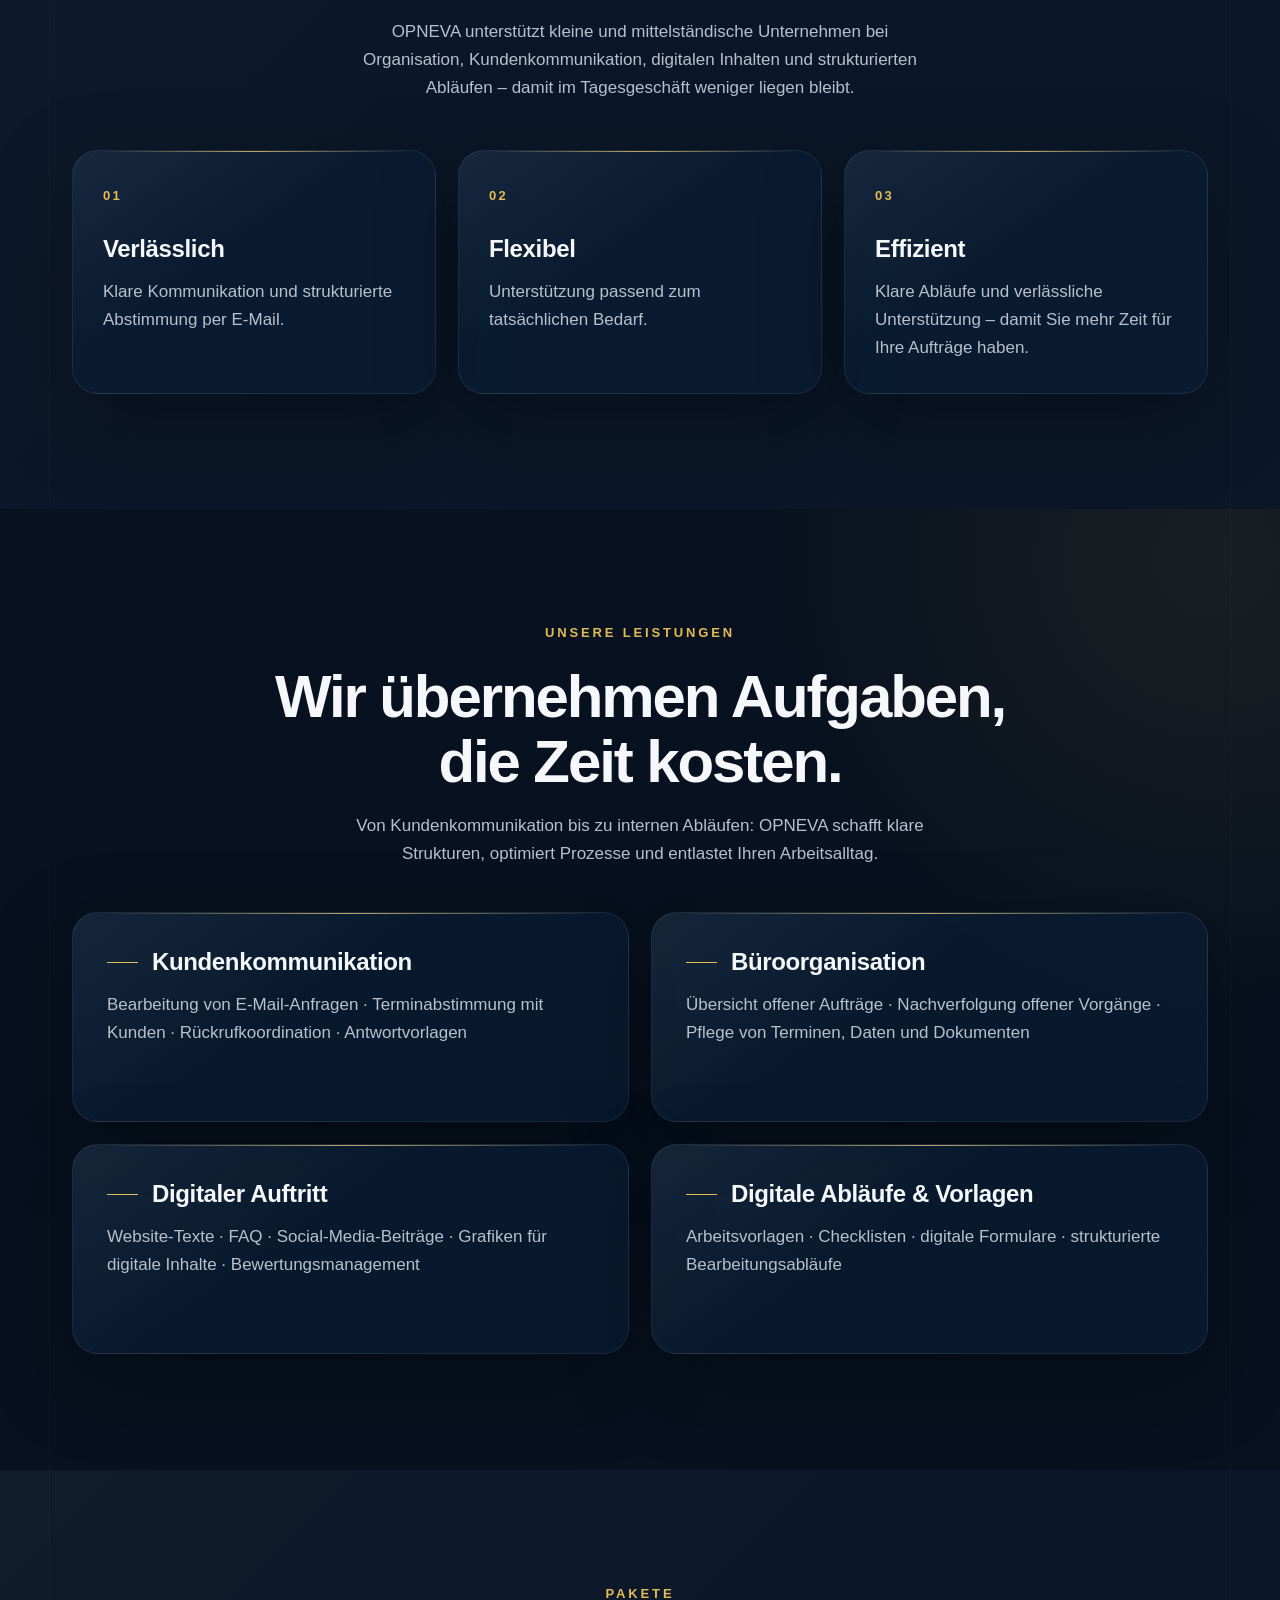
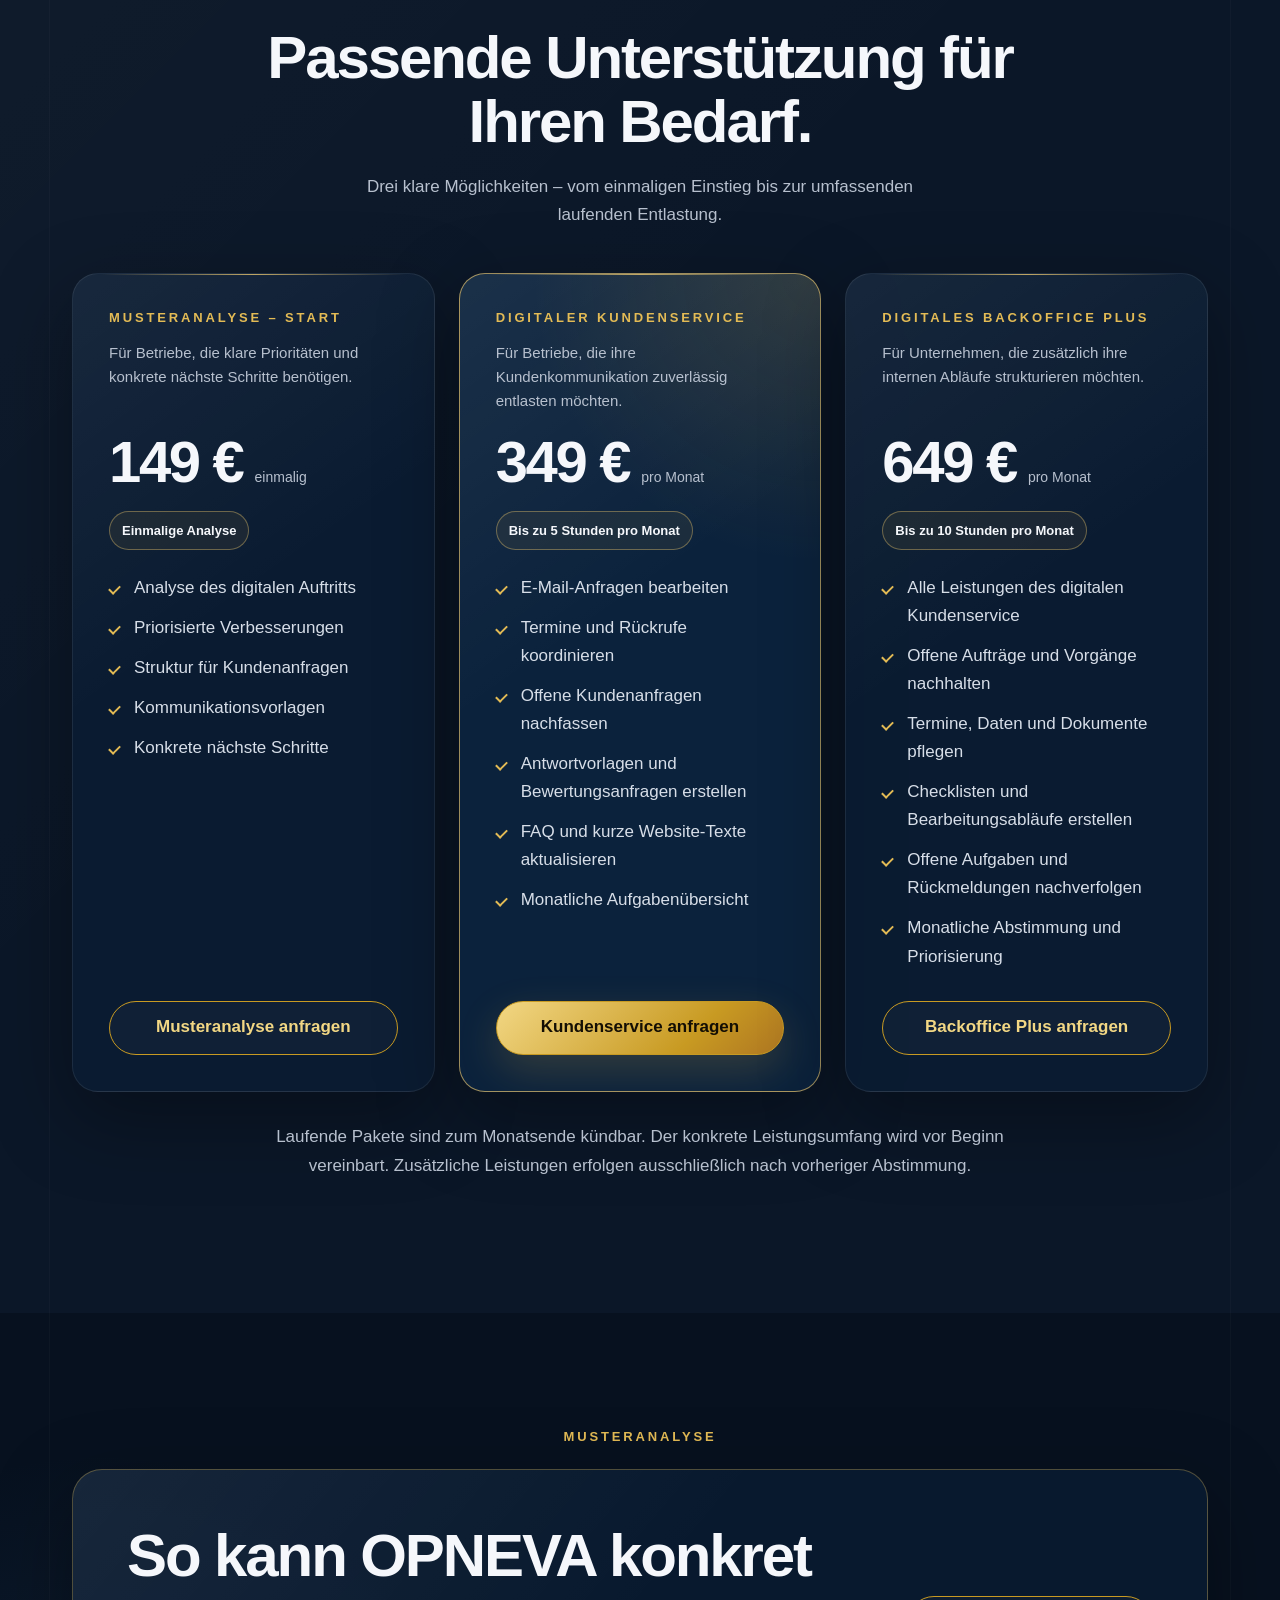
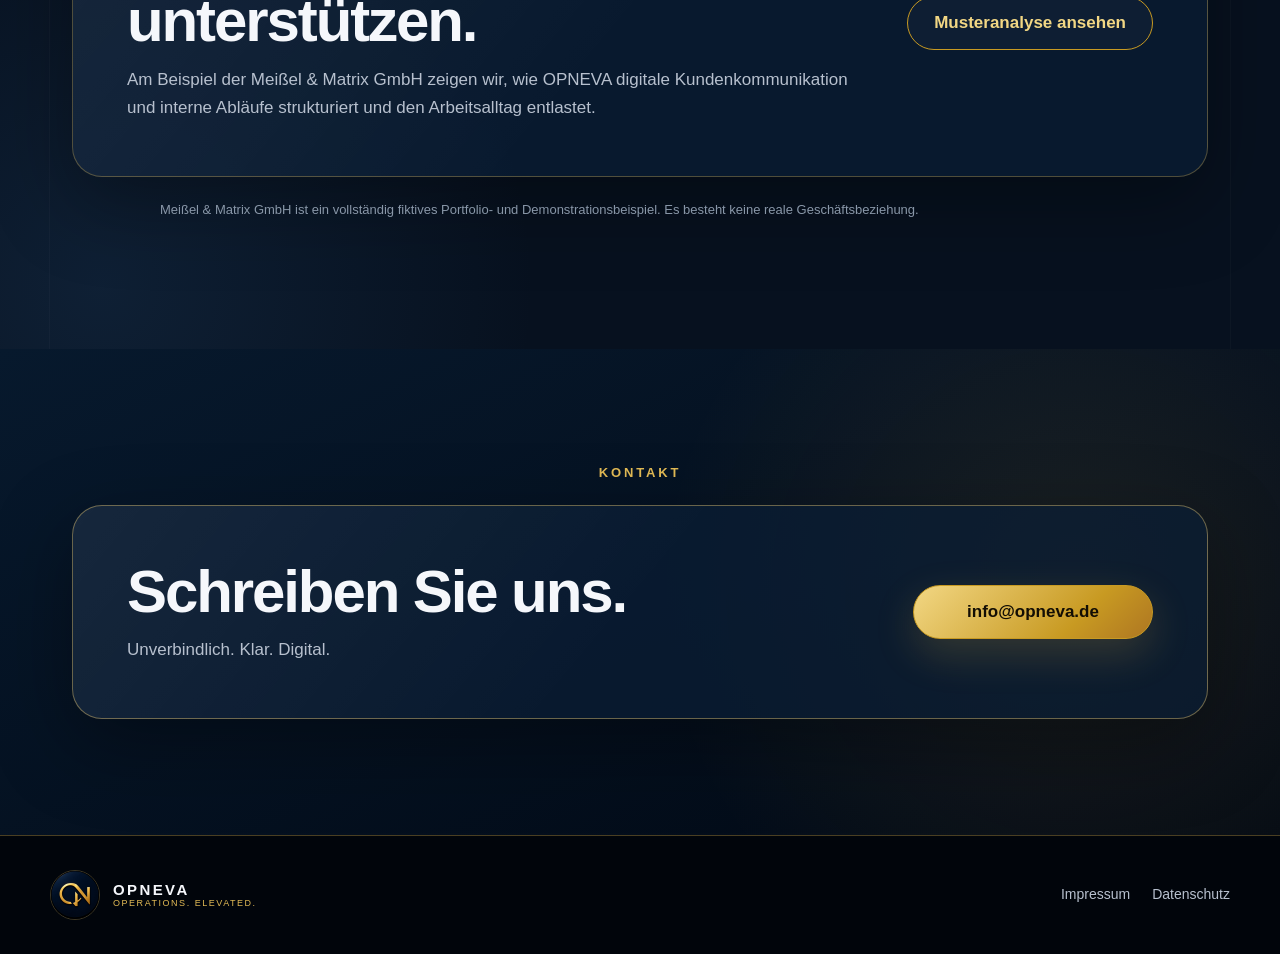
==== commit 5c18ca10: "Website-Texte und Paketstruktur vereinheitlichen" ====
--- a/index.html
+++ b/index.html
@@ -196,7 +196,7 @@
     <div class="pricing-grid">
 
       <article class="price-card">
-        <p class="price-label">MUSTERANALYSE – START</p>
+        <h3 class="price-label">MUSTERANALYSE – START</h3>
 
         <p class="package-intro">
           Für Betriebe, die klare Prioritäten und konkrete nächste Schritte benötigen.
@@ -224,7 +224,7 @@
 
 
       <article class="price-card featured">
-        <p class="price-label">DIGITALER KUNDENSERVICE</p>
+        <h3 class="price-label">DIGITALER KUNDENSERVICE</h3>
 
         <p class="package-intro">
           Für Betriebe, die ihre Kundenkommunikation zuverlässig entlasten möchten.
@@ -252,7 +252,7 @@
       </article>
 
       <article class="price-card">
-        <p class="price-label">DIGITALES BACKOFFICE PLUS</p>
+        <h3 class="price-label">DIGITALES BACKOFFICE PLUS</h3>
 
         <p class="package-intro">
           Für Unternehmen, die zusätzlich ihre internen Abläufe strukturieren möchten.
@@ -297,9 +297,9 @@
         <h2>So kann OPNEVA konkret unterstützen.</h2>
 
         <p>
-          Am Beispiel von Meißel &amp; Matrix GmbH zeigen wir, wie OPNEVA digitale
-          Kundenkontakte, Kommunikation und interne Abläufe strukturieren und den
-          Arbeitsalltag entlasten kann.
+          Am Beispiel der Meißel &amp; Matrix GmbH zeigen wir, wie OPNEVA digitale
+          Kundenkommunikation und interne Abläufe strukturiert und den Arbeitsalltag
+          entlastet.
         </p>
       </div>
 
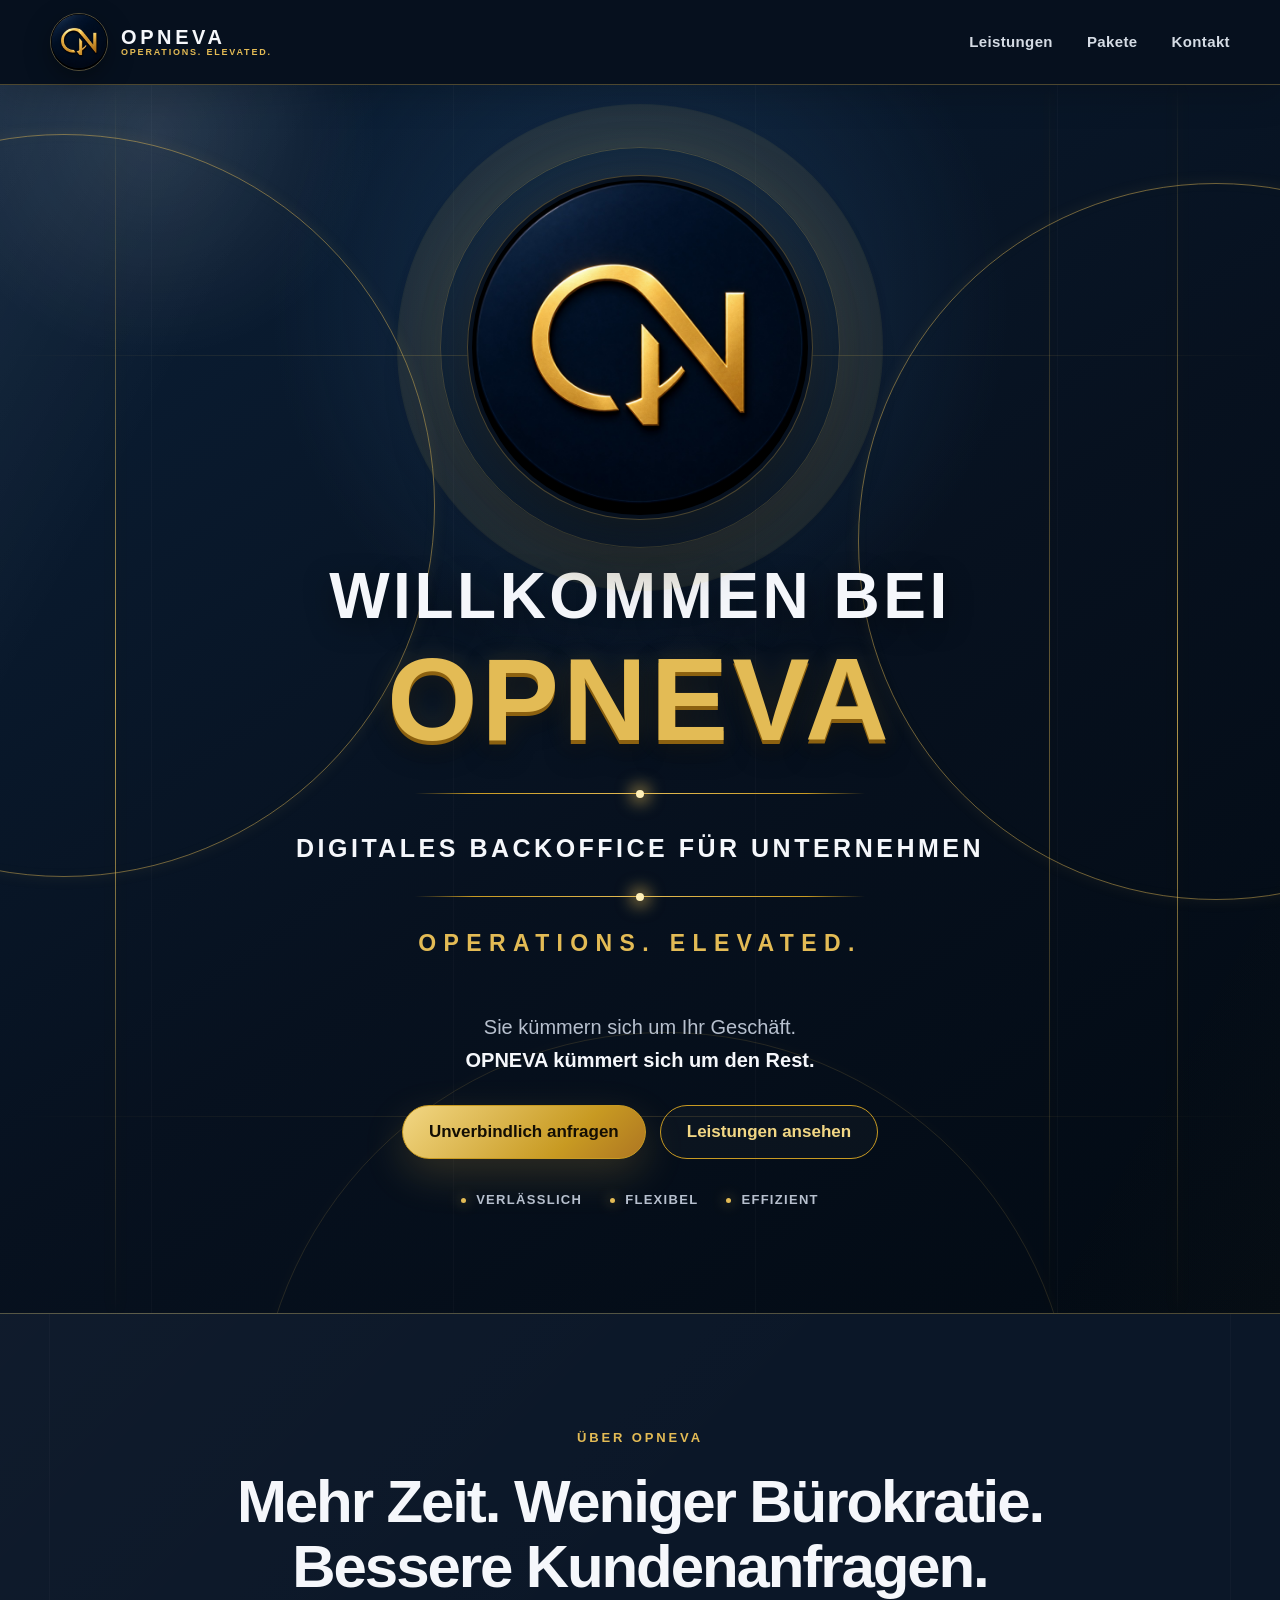
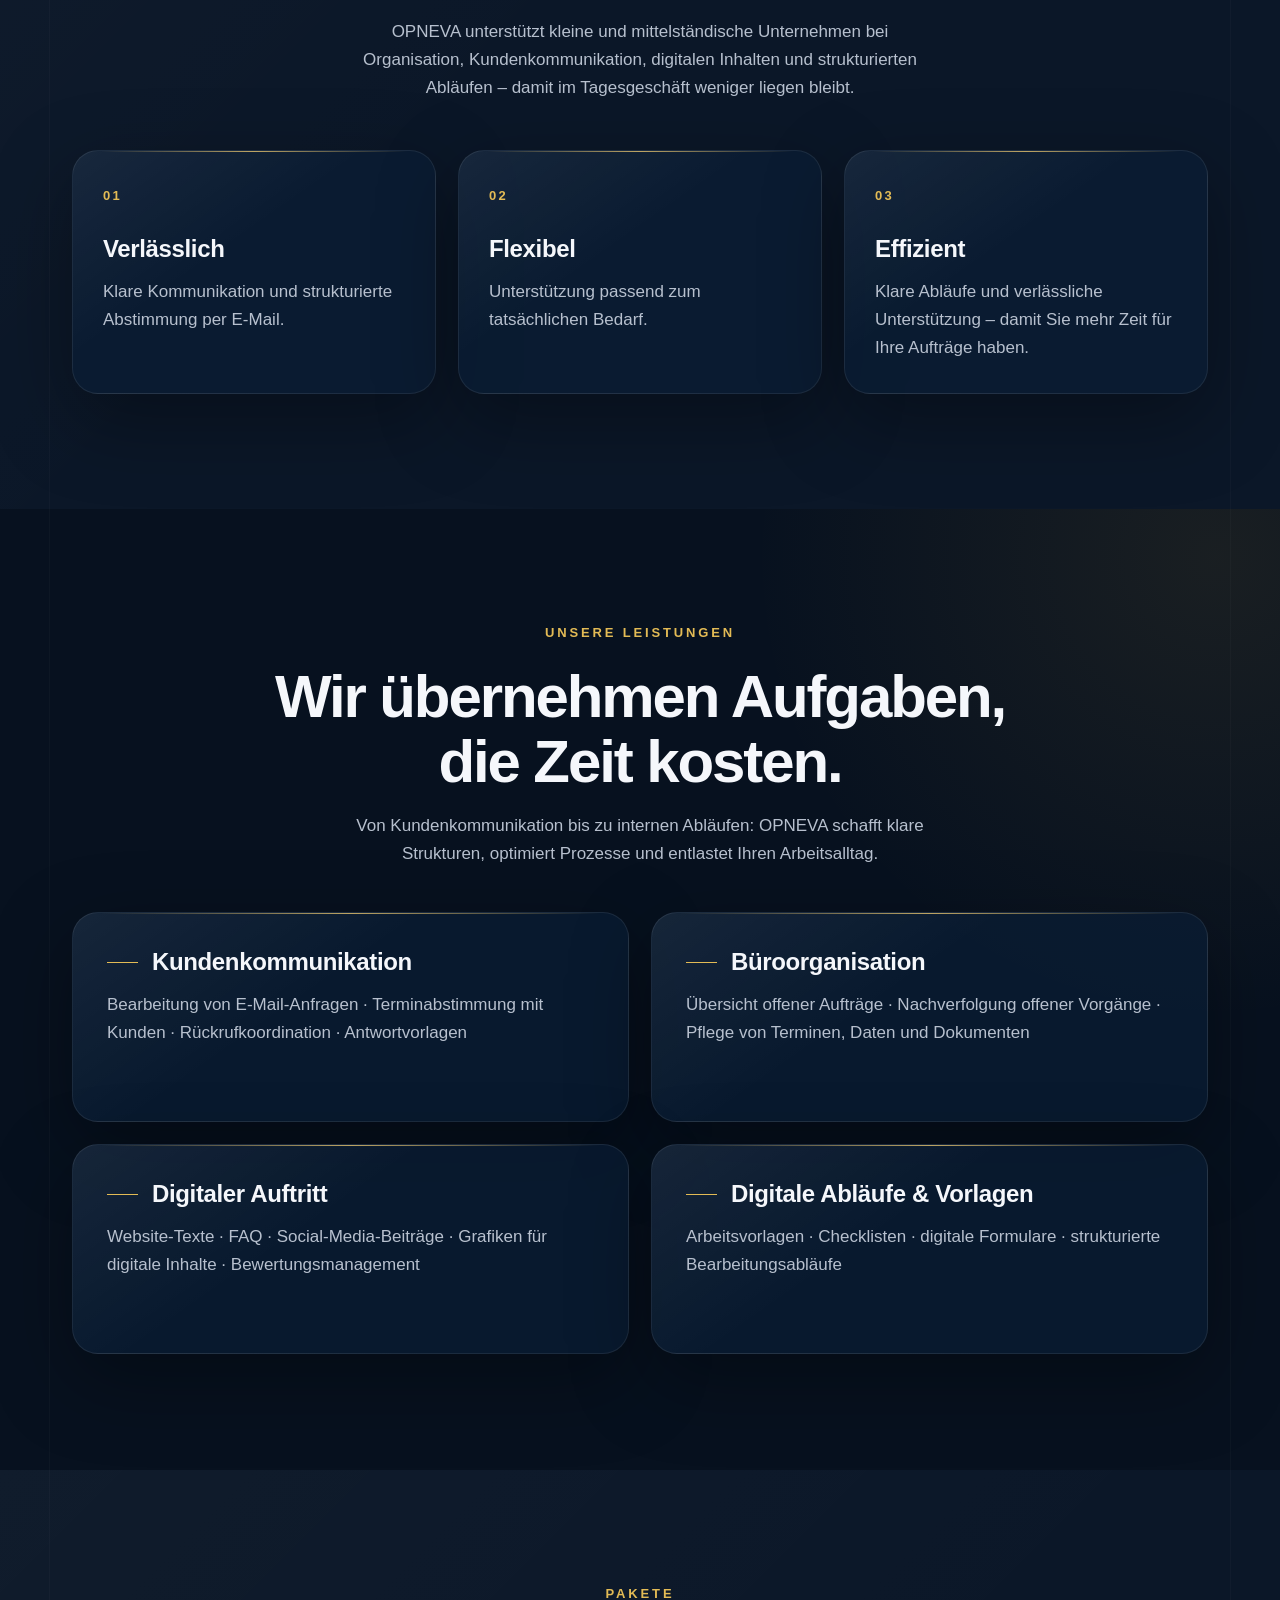
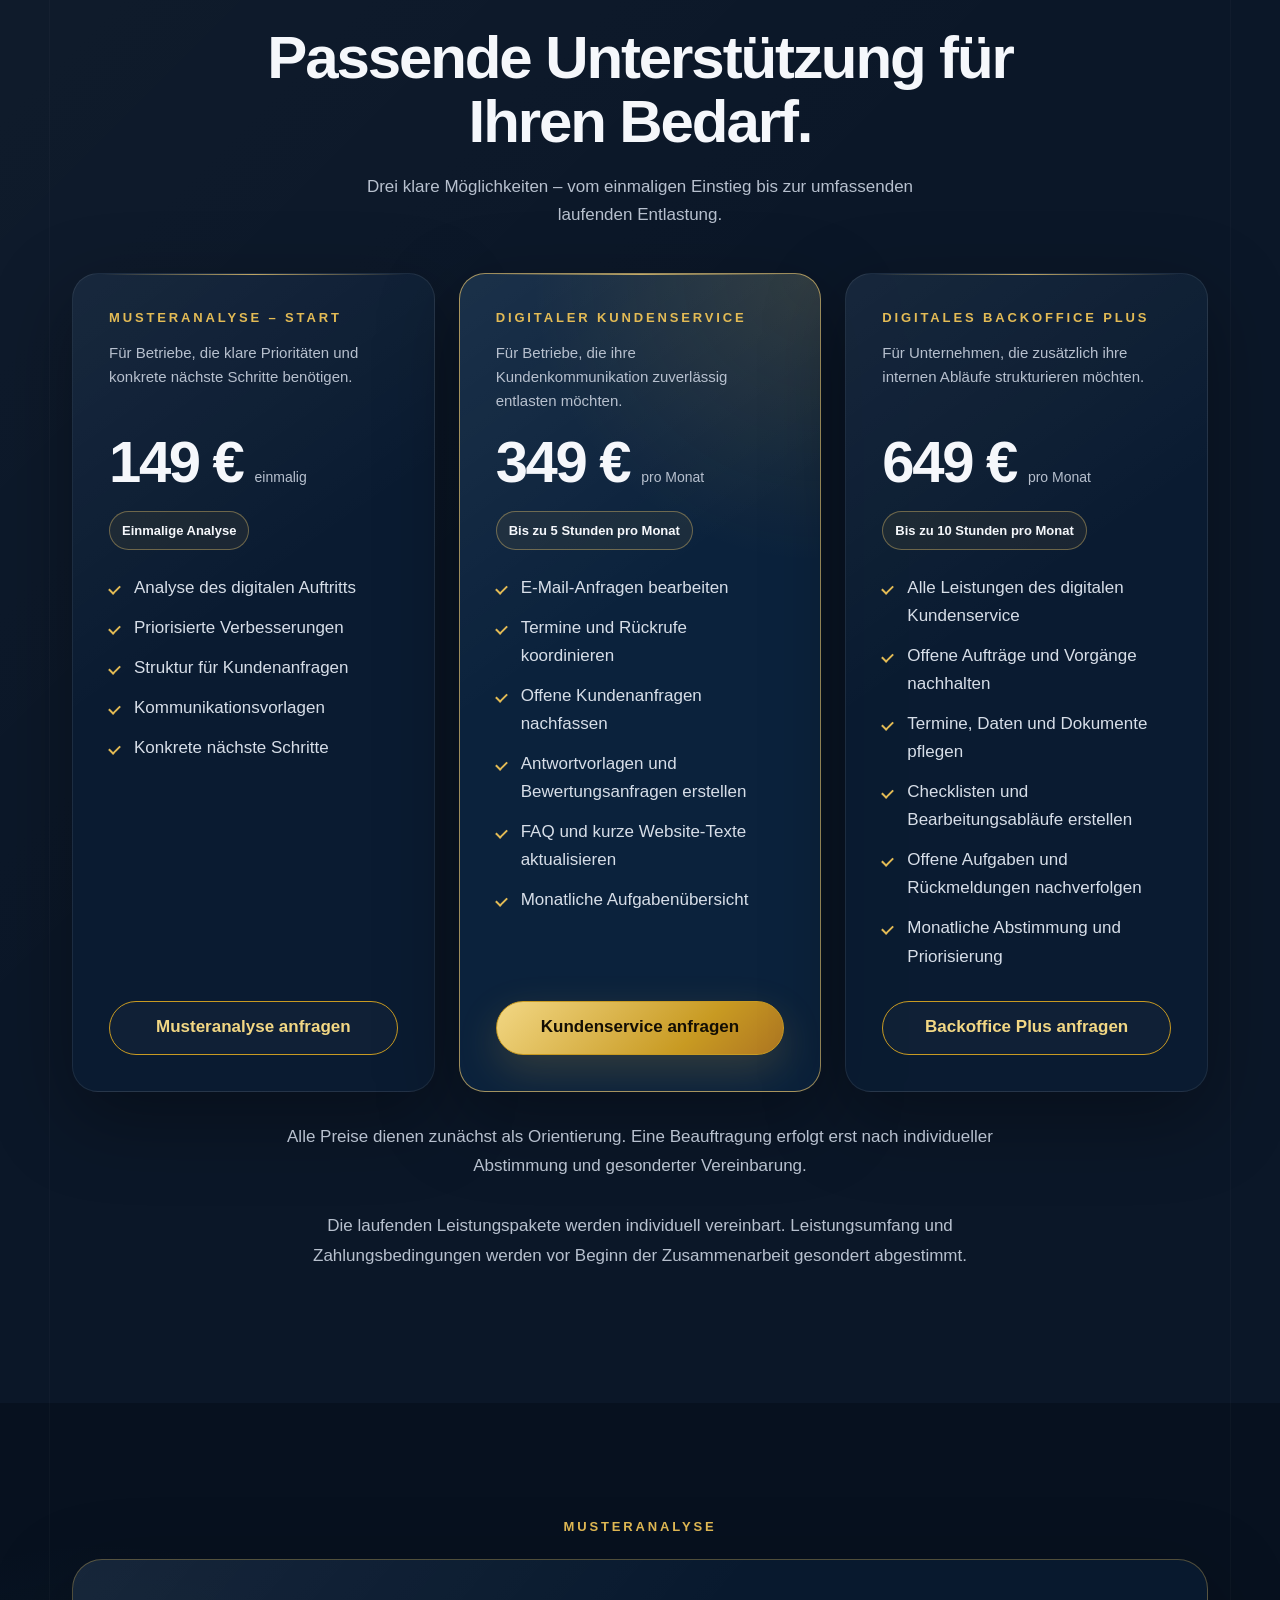
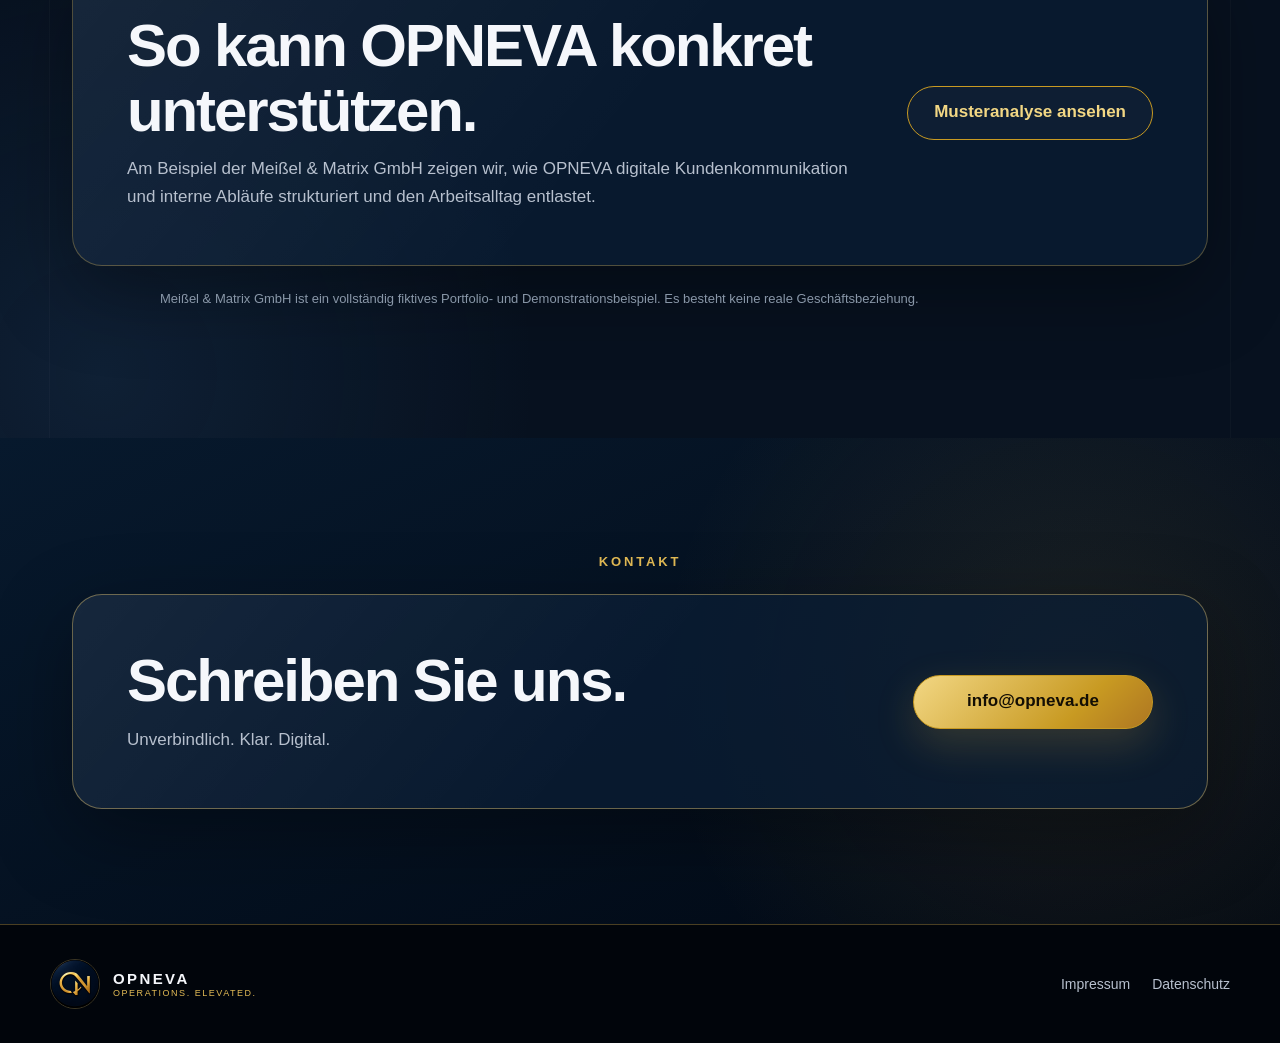
==== commit 1ca739a9: "Hinweise zu Preisen und Leistungspaketen präzisieren" ====
--- a/index.html
+++ b/index.html
@@ -282,9 +282,13 @@
     </div>
 
     <p class="note package-terms">
-      Laufende Pakete sind zum Monatsende kündbar. Der konkrete Leistungsumfang
-      wird vor Beginn vereinbart. Zusätzliche Leistungen erfolgen ausschließlich
-      nach vorheriger Abstimmung.
+      Alle Preise dienen zunächst als Orientierung. Eine Beauftragung erfolgt erst
+      nach individueller Abstimmung und gesonderter Vereinbarung.
+    </p>
+
+    <p class="note package-terms">
+      Die laufenden Leistungspakete werden individuell vereinbart. Leistungsumfang
+      und Zahlungsbedingungen werden vor Beginn der Zusammenarbeit gesondert abgestimmt.
     </p>
   </section>
 
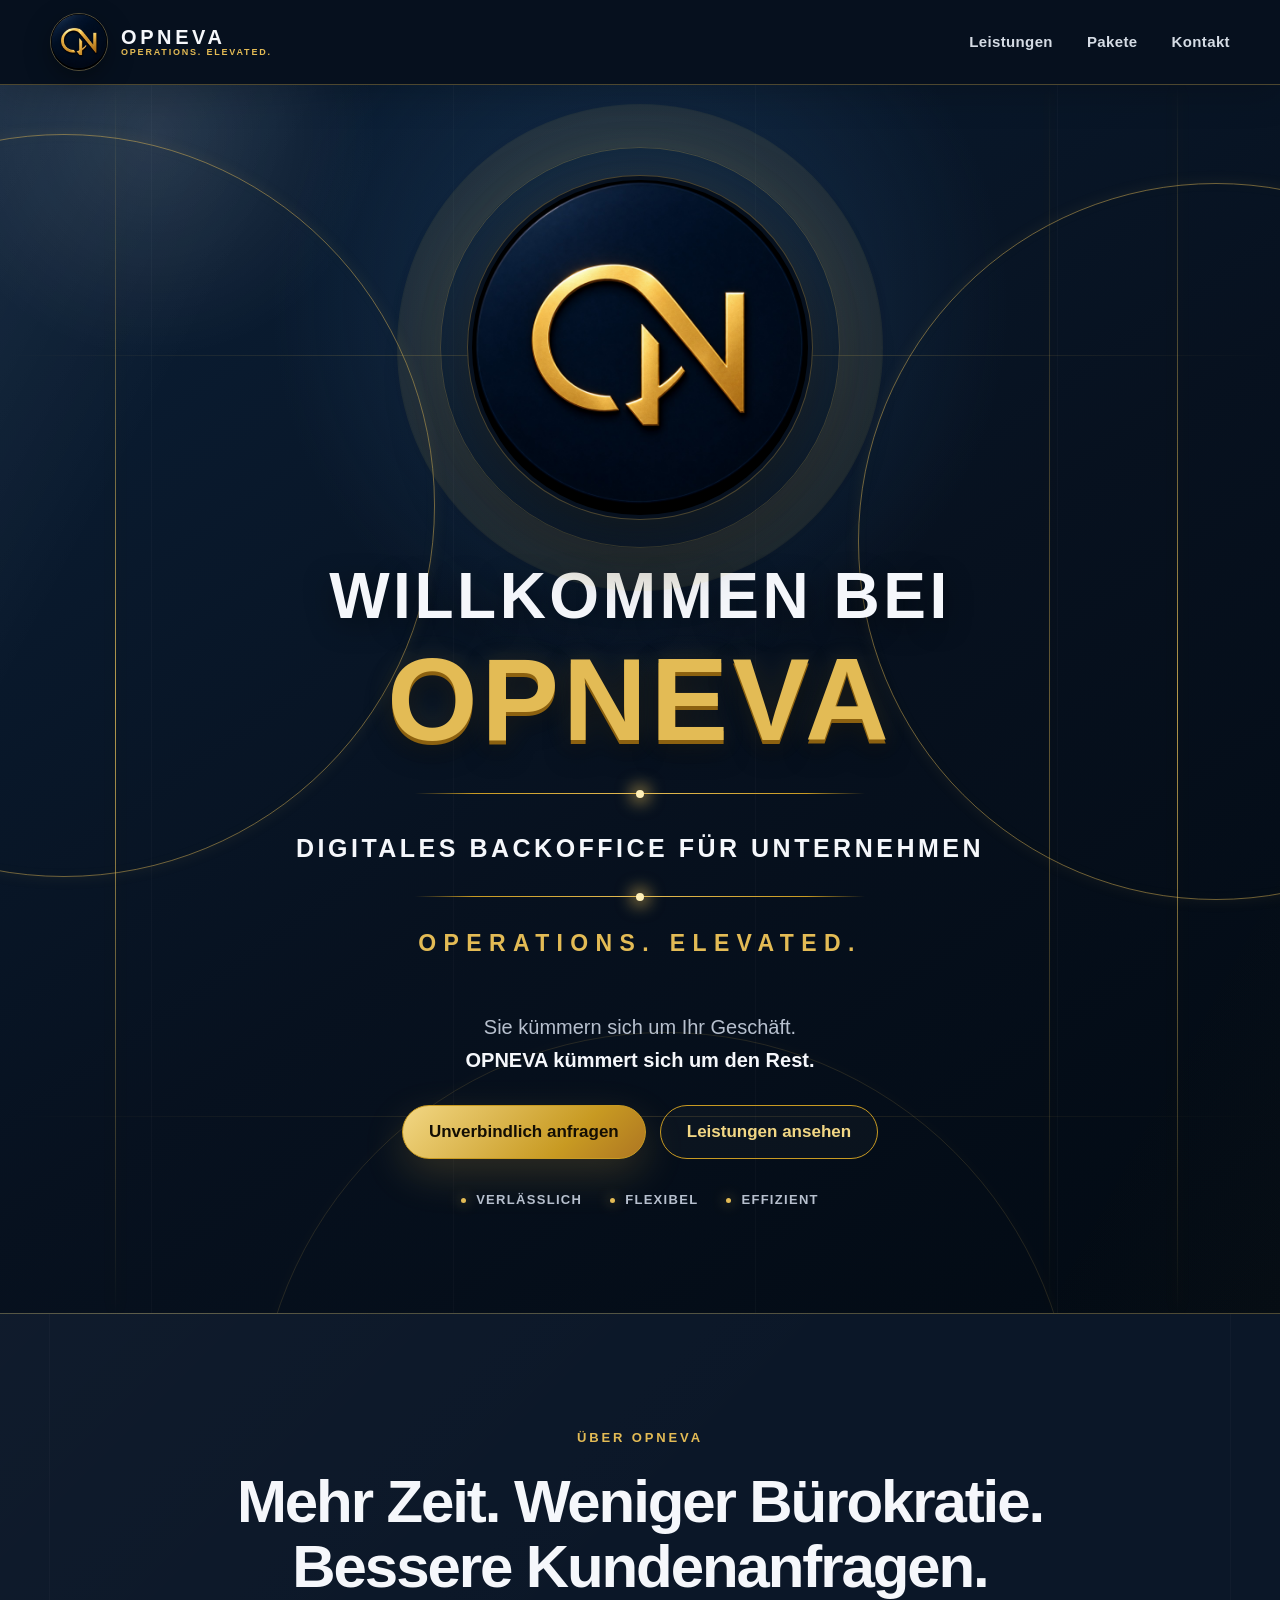
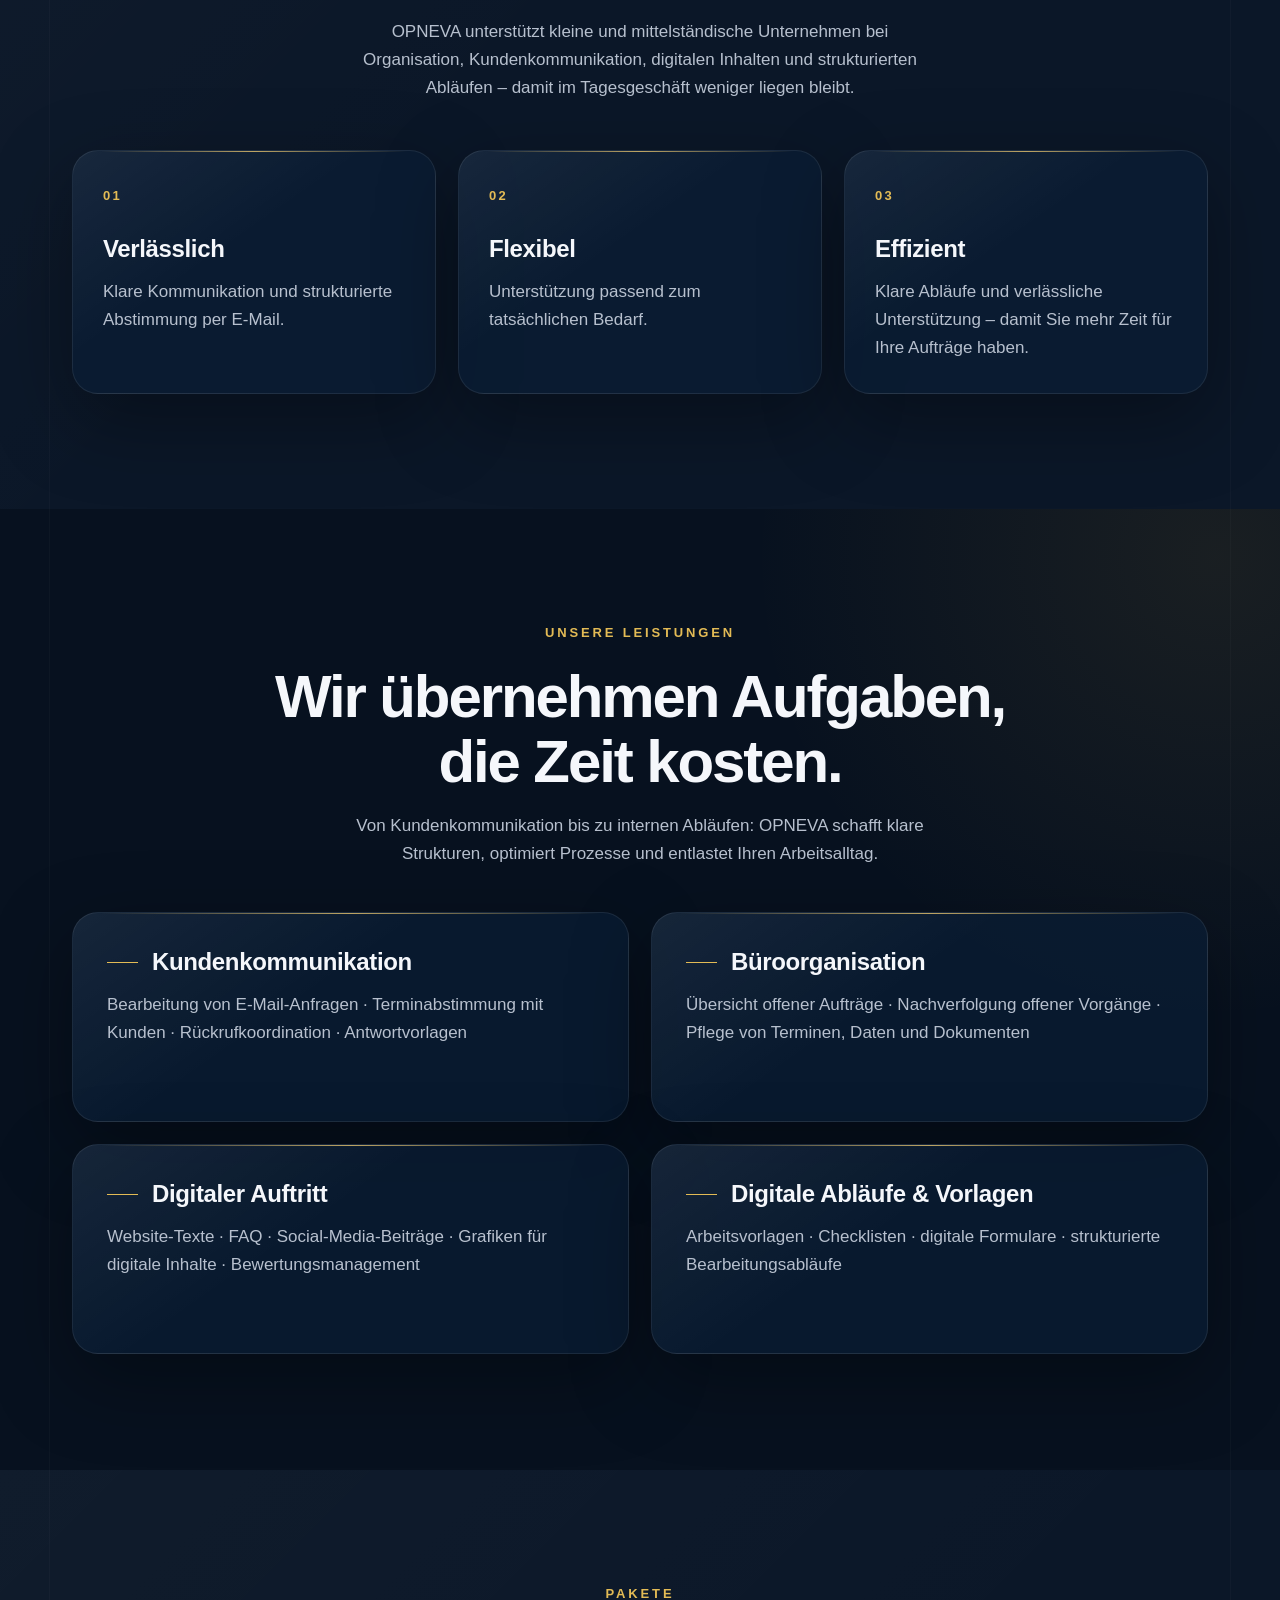
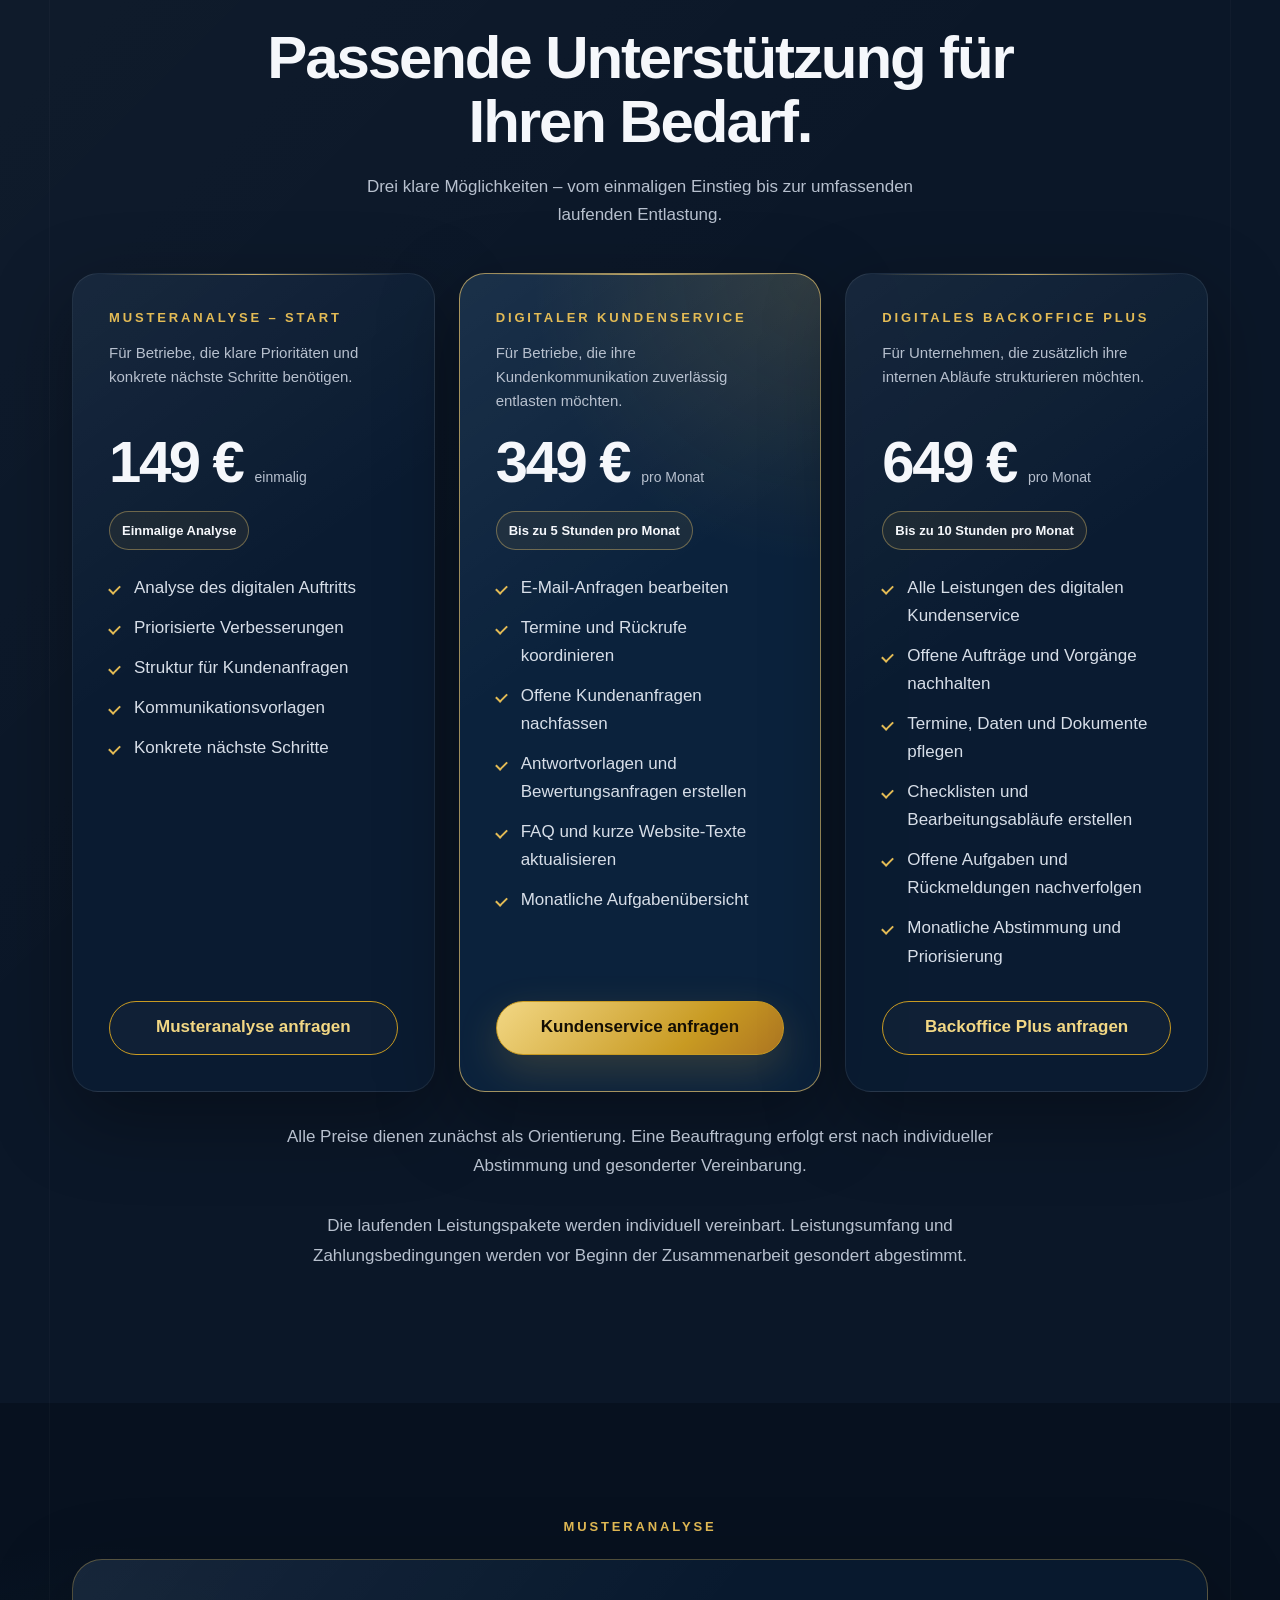
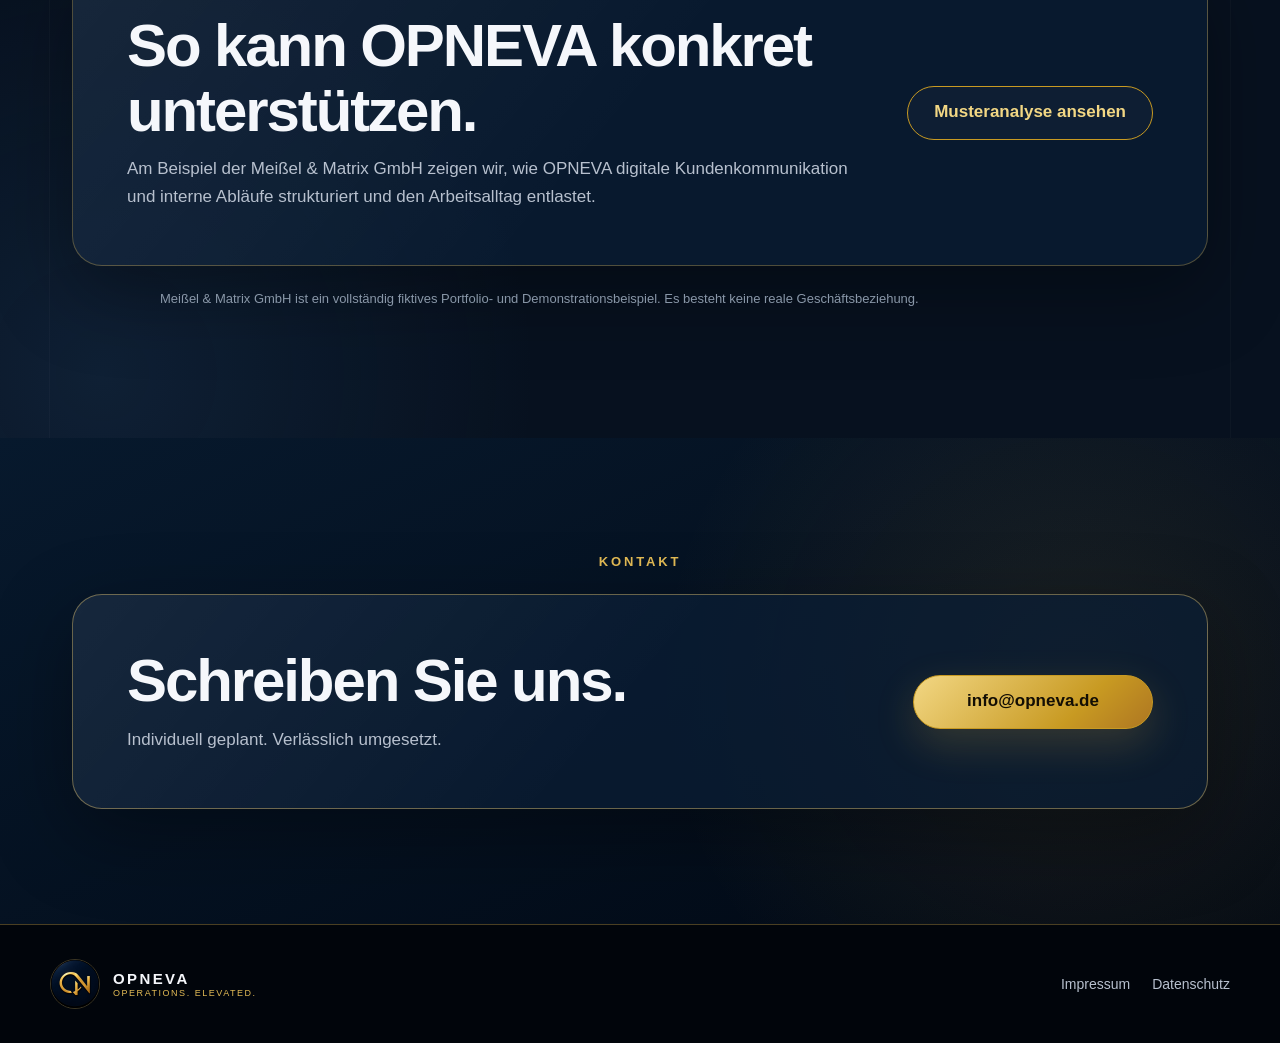
==== commit be0d48ef: "Kontakttext professionell formulieren" ====
--- a/index.html
+++ b/index.html
@@ -330,7 +330,7 @@
     <div class="contact-box">
       <div>
         <h2>Schreiben Sie uns.</h2>
-        <p>Unverbindlich. Klar. Digital.</p>
+        <p>Individuell geplant. Verlässlich umgesetzt.</p>
       </div>
 
       <a
